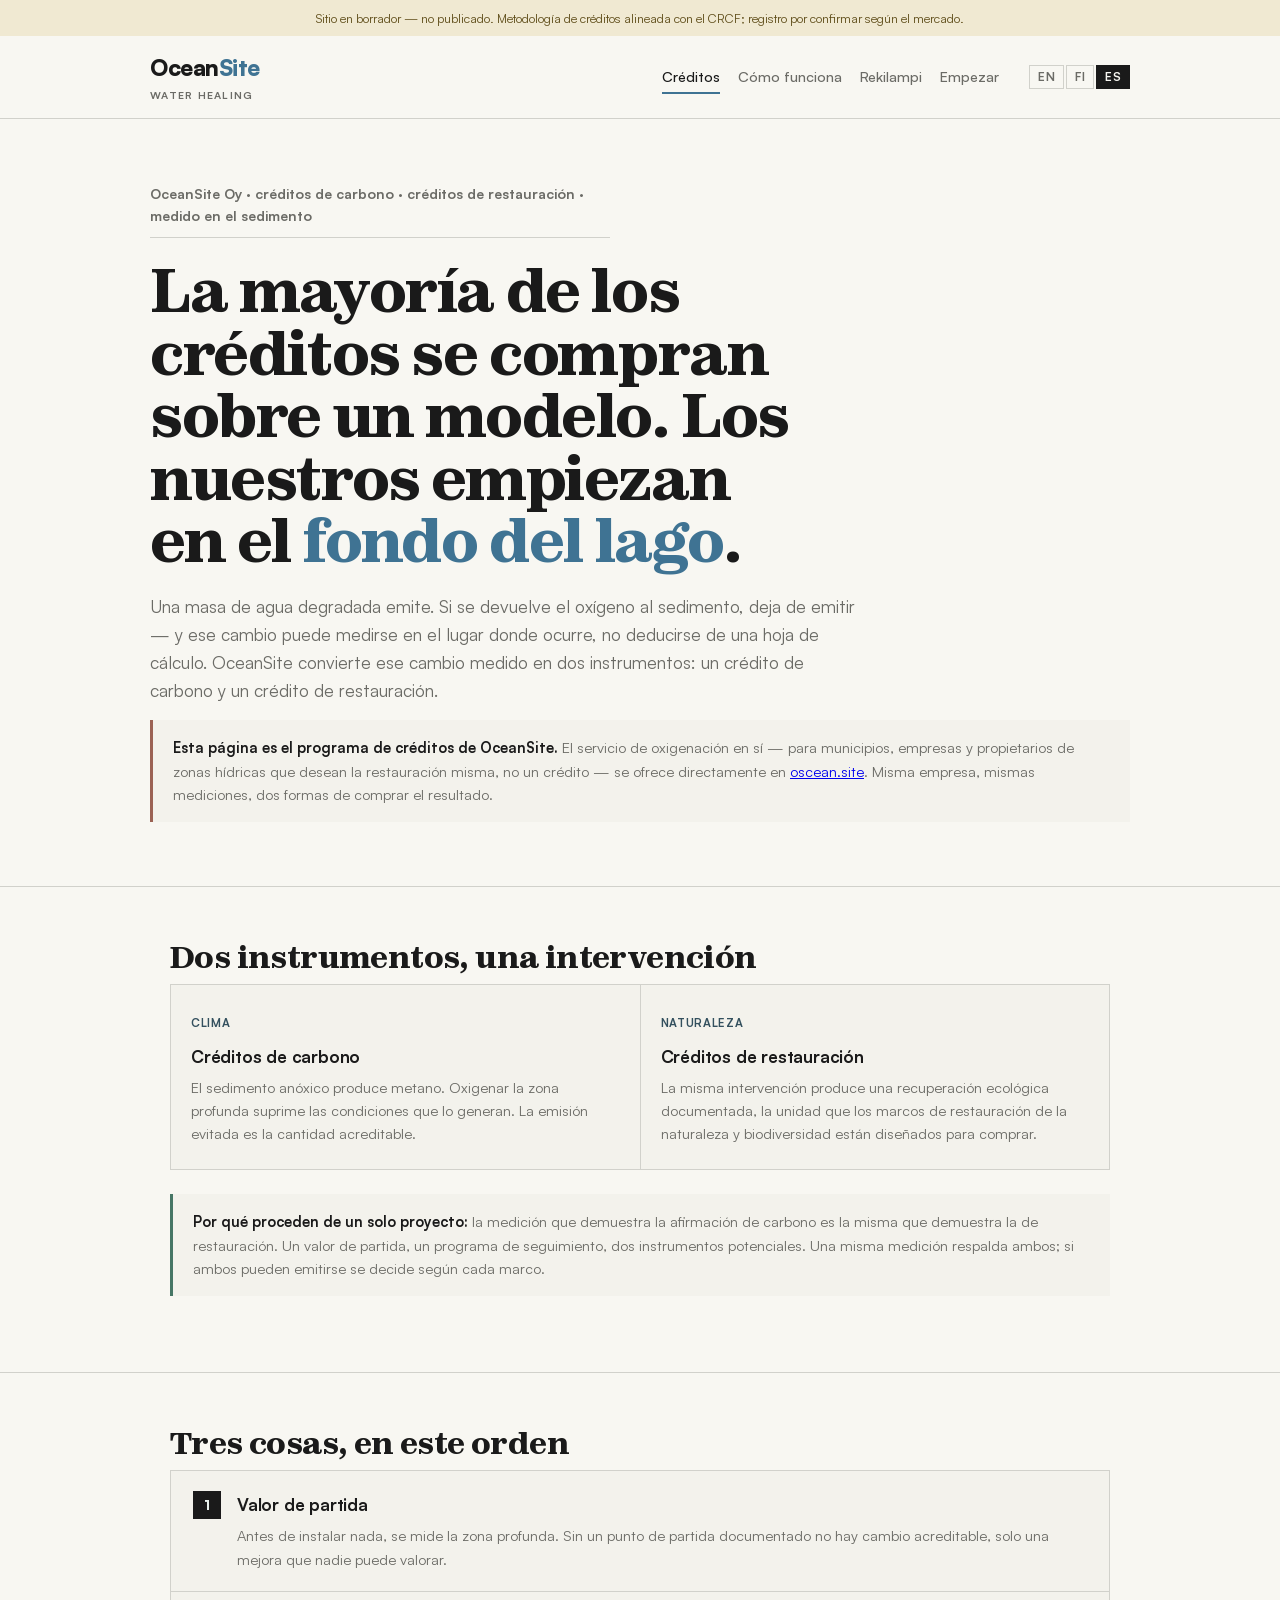
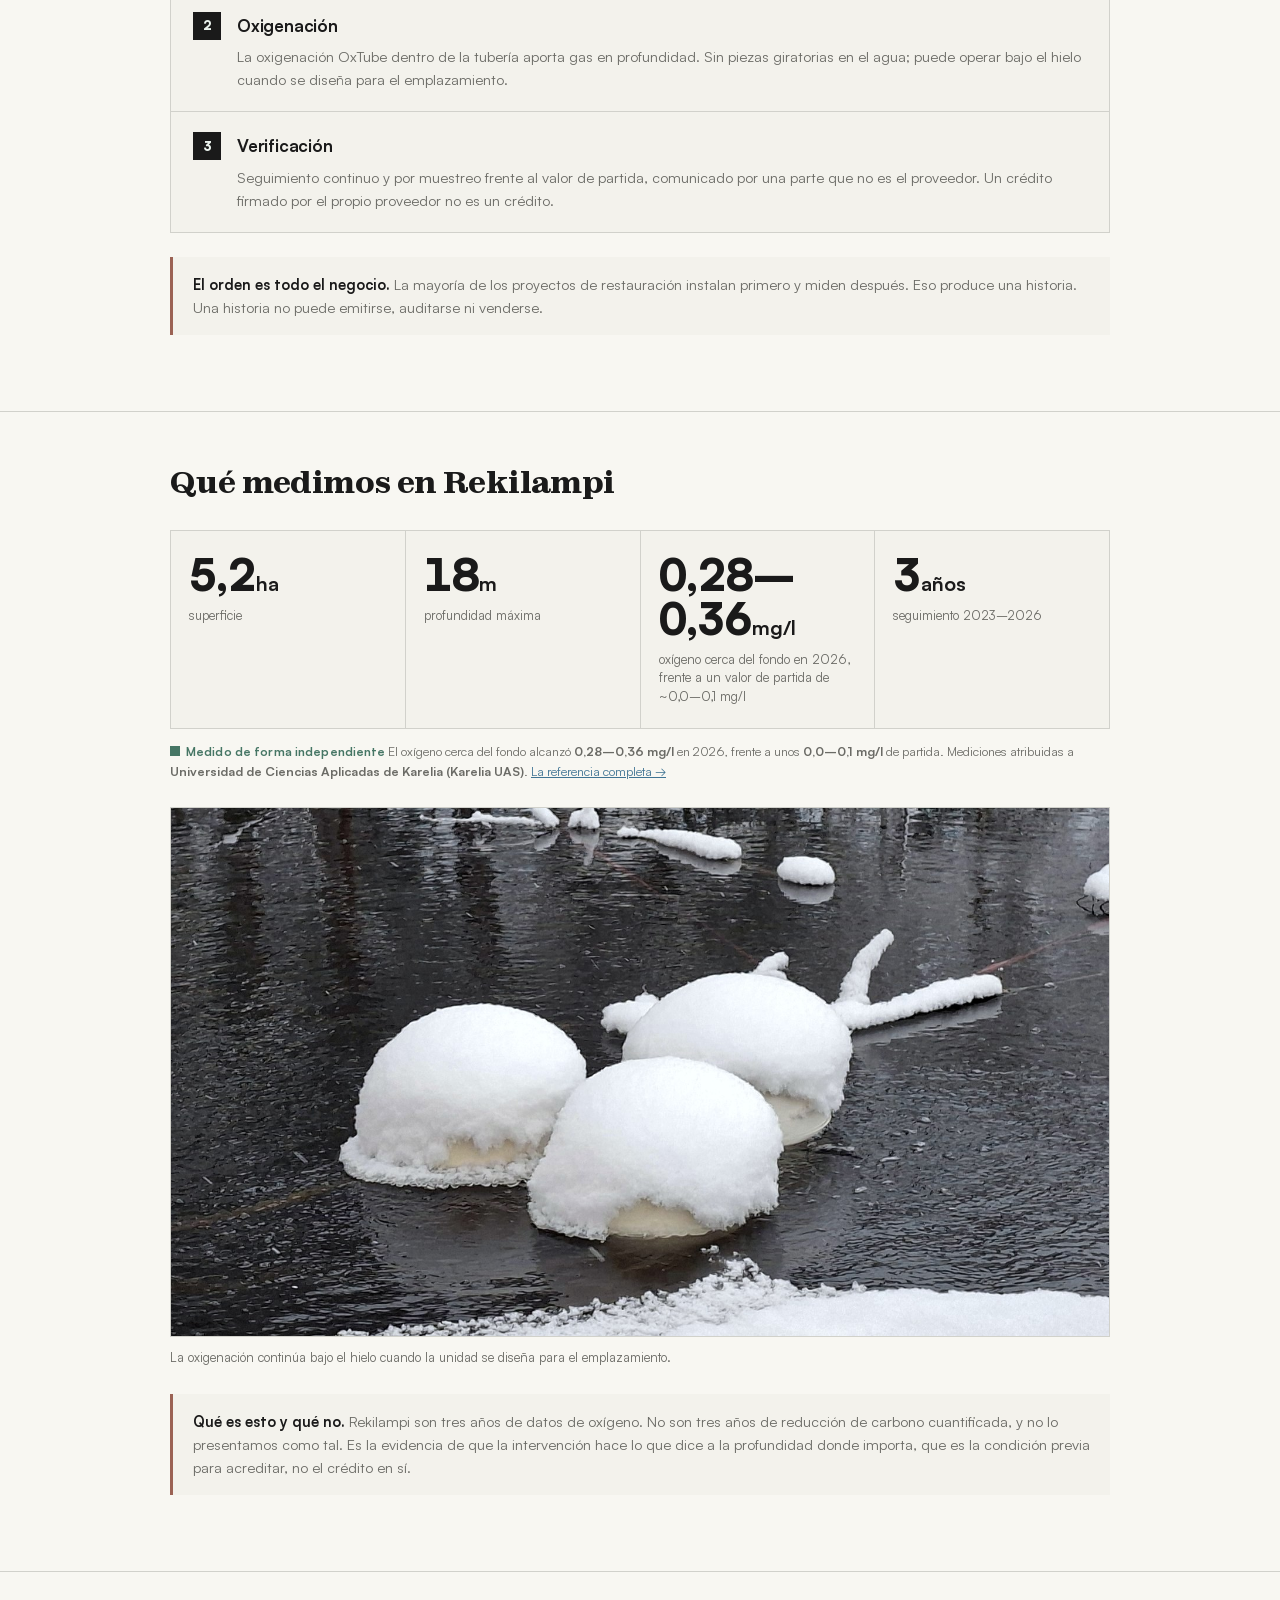
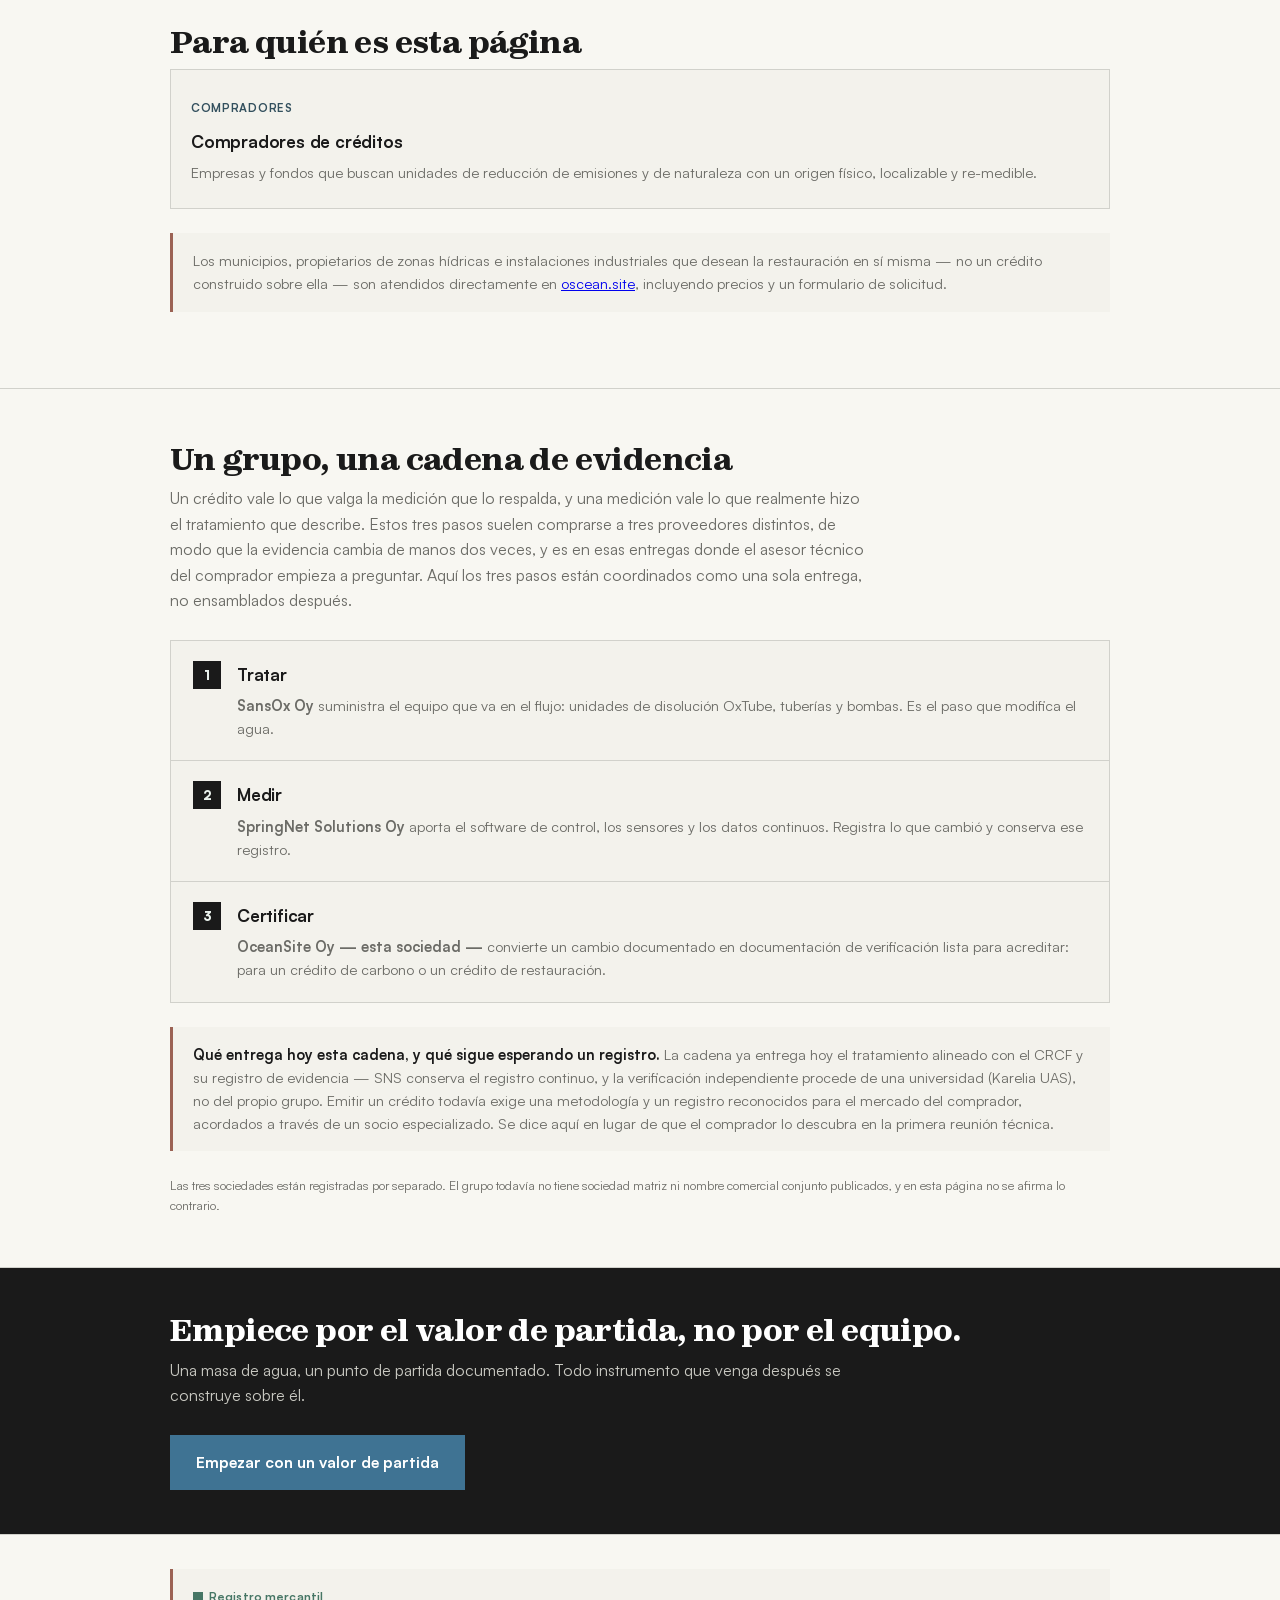
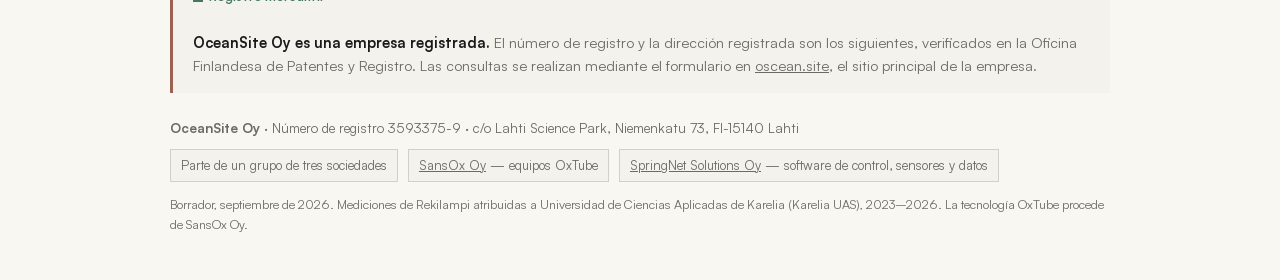
==== es/index.html @ 29093f77 "Apply site audit: cross-links, stacking contradiction fix, removals->emission reductions, Karelia UA" ====
<!doctype html>
<html lang="es">
<head>
<meta charset="utf-8">
<meta name="viewport" content="width=device-width,initial-scale=1">
<meta name="robots" content="noindex,nofollow">
<title>OceanSite — créditos de carbono y de restauración a partir de masas de agua</title>
<meta name="description" content="Créditos de carbono y de restauración generados por la oxigenación de la zona profunda, sobre un valor de partida medido de forma independiente.">
<link rel="stylesheet" href="../assets/css/site.css">
<link rel="alternate" hreflang="en" href="../index.html">
<link rel="alternate" hreflang="fi" href="../fi/index.html">
<link rel="alternate" hreflang="es" href="index.html">
<link rel="alternate" hreflang="x-default" href="../index.html">
<link rel="canonical" href="index.html">
</head>
<body>
<a class="skip" href="#main">Ir al contenido</a>
<p class="draft">Sitio en borrador — no publicado. Metodología de créditos alineada con el CRCF; registro por confirmar según el mercado.</p>
<header>
  <div class="wrap bar">
    <a class="logo" href="index.html">Ocean<b>Site</b><small class="tagline">Water Healing</small></a>
    <nav>
      <a href="index.html" aria-current="page">Créditos</a>
      <a href="credits.html">Cómo funciona</a>
      <a href="rekilampi.html">Rekilampi</a>
      <a href="contact.html">Empezar</a>
    </nav>
      <div class="lang"><a href="../index.html" hreflang="en">EN</a><a href="../fi/index.html" hreflang="fi">FI</a><a href="../es/index.html" hreflang="es" aria-current="true">ES</a></div>
  </div>
</header>
<main id="main">
<div class="wrap hero">
  <p class="kicker">OceanSite Oy &middot; créditos de carbono &middot; créditos de restauración &middot; medido en el sedimento</p>
  <h1>La mayoría de los créditos se compran sobre un modelo. Los nuestros empiezan en el <em>fondo del lago</em>.</h1>
  <p class="lede">Una masa de agua degradada emite. Si se devuelve el oxígeno al sedimento, deja de emitir — y ese cambio puede medirse en el lugar donde ocurre, no deducirse de una hoja de cálculo. OceanSite convierte ese cambio medido en dos instrumentos: un crédito de carbono y un crédito de restauración.</p>
  <p class="note" style="margin-top:16px"><b>Esta página es el programa de créditos de OceanSite.</b> El servicio de oxigenación en sí — para municipios, empresas y propietarios de zonas hídricas que desean la restauración misma, no un crédito — se ofrece directamente en <a href="https://www.oscean.site/">oscean.site</a>. Misma empresa, mismas mediciones, dos formas de comprar el resultado.</p>
</div>

<section>
  <div class="wrap">
    <h2>Dos instrumentos, una intervención</h2>
    <div class="grid">
      <div class="card"><span class="tag">Clima</span><h3>Créditos de carbono</h3>
        <p>El sedimento anóxico produce metano. Oxigenar la zona profunda suprime las condiciones que lo generan. La emisión evitada es la cantidad acreditable.</p></div>
      <div class="card"><span class="tag">Naturaleza</span><h3>Créditos de restauración</h3>
        <p>La misma intervención produce una recuperación ecológica documentada, la unidad que los marcos de restauración de la naturaleza y biodiversidad están diseñados para comprar.</p></div>
    </div>
    <div class="note ok"><b>Por qué proceden de un solo proyecto:</b> la medición que demuestra la afirmación de carbono es la misma que demuestra la de restauración. Un valor de partida, un programa de seguimiento, dos instrumentos potenciales. Una misma medición respalda ambos; si ambos pueden emitirse se decide según cada marco.</div>
  </div>
</section>

<section>
  <div class="wrap">
    <h2>Tres cosas, en este orden</h2>
    <div class="steps">
      <div class="step"><div><h3>Valor de partida</h3><p>Antes de instalar nada, se mide la zona profunda. Sin un punto de partida documentado no hay cambio acreditable, solo una mejora que nadie puede valorar.</p></div></div>
      <div class="step"><div><h3>Oxigenación</h3><p>La oxigenación OxTube dentro de la tubería aporta gas en profundidad. Sin piezas giratorias en el agua; puede operar bajo el hielo cuando se diseña para el emplazamiento.</p></div></div>
      <div class="step"><div><h3>Verificación</h3><p>Seguimiento continuo y por muestreo frente al valor de partida, comunicado por una parte que no es el proveedor. Un crédito firmado por el propio proveedor no es un crédito.</p></div></div>
    </div>
    <div class="note"><b>El orden es todo el negocio.</b> La mayoría de los proyectos de restauración instalan primero y miden después. Eso produce una historia. Una historia no puede emitirse, auditarse ni venderse.</div>
  </div>
</section>

<section>
  <div class="wrap">
    <h2>Qué medimos en Rekilampi</h2>
    <div class="numbers">
      <div class="num"><b>5,2<small>ha</small></b><span>superficie</span></div>
      <div class="num"><b>18<small>m</small></b><span>profundidad máxima</span></div>
      <div class="num"><b>0,28&ndash;0,36<small>mg/l</small></b><span>oxígeno cerca del fondo en 2026, frente a un valor de partida de ~0,0&ndash;0,1 mg/l</span></div>
      <div class="num"><b>3<small>años</small></b><span>seguimiento 2023&ndash;2026</span></div>
    </div>
    <p class="src"><span class="prov prov-3rd">Medido de forma independiente</span> El oxígeno cerca del fondo alcanzó <b>0,28&ndash;0,36 mg/l</b> en 2026, frente a unos <b>0,0&ndash;0,1 mg/l</b> de partida. Mediciones atribuidas a <b>Universidad de Ciencias Aplicadas de Karelia (Karelia UAS)</b>. <a href="rekilampi.html">La referencia completa &rarr;</a></p>
    <figure class="figwrap">
      <img class="figimg" src="../assets/img/finland_pond_winter.jpg" width="1200" height="800" loading="lazy"
           alt="Un estanque finlandés en invierno, parcialmente helado.">
      <p class="cap">La oxigenación continúa bajo el hielo cuando la unidad se diseña para el emplazamiento.</p>
    </figure>
    <div class="note"><b>Qué es esto y qué no.</b> Rekilampi son tres años de datos de oxígeno. No son tres años de reducción de carbono cuantificada, y no lo presentamos como tal. Es la evidencia de que la intervención hace lo que dice a la profundidad donde importa, que es la condición previa para acreditar, no el crédito en sí.</div>
  </div>
</section>

<section>
  <div class="wrap">
    <h2>Para quién es esta página</h2>
    <div class="grid">
      <div class="card"><span class="tag">Compradores</span><h3>Compradores de créditos</h3><p>Empresas y fondos que buscan unidades de reducción de emisiones y de naturaleza con un origen físico, localizable y re-medible.</p></div>
    </div>
    <div class="note">Los municipios, propietarios de zonas hídricas e instalaciones industriales que desean la restauración en sí misma — no un crédito construido sobre ella — son atendidos directamente en <a href="https://www.oscean.site/">oscean.site</a>, incluyendo precios y un formulario de solicitud.</div>
  </div>
</section>

<!-- ============ GROUP CHAIN ============ -->
<section id="chain-of-evidence">
  <div class="wrap">
    <h2>Un grupo, una cadena de evidencia</h2>
    <p class="lead">Un crédito vale lo que valga la medición que lo respalda, y una medición vale lo que realmente hizo el tratamiento que describe. Estos tres pasos suelen comprarse a tres proveedores distintos, de modo que la evidencia cambia de manos dos veces, y es en esas entregas donde el asesor técnico del comprador empieza a preguntar. Aquí los tres pasos están coordinados como una sola entrega, no ensamblados después.</p>
    <div class="steps">
      <div class="step"><div><h3>Tratar</h3><p><b>SansOx Oy</b> suministra el equipo que va en el flujo: unidades de disolución OxTube, tuberías y bombas. Es el paso que modifica el agua.</p></div></div>
      <div class="step"><div><h3>Medir</h3><p><b>SpringNet Solutions Oy</b> aporta el software de control, los sensores y los datos continuos. Registra lo que cambió y conserva ese registro.</p></div></div>
      <div class="step"><div><h3>Certificar</h3><p><b>OceanSite Oy — esta sociedad —</b> convierte un cambio documentado en documentación de verificación lista para acreditar: para un crédito de carbono o un crédito de restauración.</p></div></div>
    </div>
    <div class="note"><b>Qué entrega hoy esta cadena, y qué sigue esperando un registro.</b> La cadena ya entrega hoy el tratamiento alineado con el CRCF y su registro de evidencia — SNS conserva el registro continuo, y la verificación independiente procede de una universidad (Karelia UAS), no del propio grupo. Emitir un crédito todavía exige una metodología y un registro reconocidos para el mercado del comprador, acordados a través de un socio especializado. Se dice aquí en lugar de que el comprador lo descubra en la primera reunión técnica.</div>
    <p class="src">Las tres sociedades están registradas por separado. El grupo todavía no tiene sociedad matriz ni nombre comercial conjunto publicados, y en esta página no se afirma lo contrario.</p>
  </div>
</section>

<section class="cta">
  <div class="wrap"><h2>Empiece por el valor de partida, no por el equipo.</h2><p class="lead">Una masa de agua, un punto de partida documentado. Todo instrumento que venga después se construye sobre él.</p>
  <a class="btn" href="contact.html">Empezar con un valor de partida</a></div>
</section>
</main>
<footer>
  <div class="wrap">
    <p class="note" style="margin-top:0"><span class="prov prov-3rd">Registro mercantil</span><br><br><b>OceanSite Oy es una empresa registrada.</b> El número de registro y la dirección registrada son los siguientes, verificados en la Oficina Finlandesa de Patentes y Registro. Las consultas se realizan mediante el formulario en <a href="https://www.oscean.site/#contact">oscean.site</a>, el sitio principal de la empresa.</p>
    <p><b>OceanSite Oy</b> &middot; Número de registro 3593375-9 &middot; c/o Lahti Science Park, Niemenkatu 73, FI-15140 Lahti</p>
    <div class="chain"><span>Parte de un grupo de tres sociedades</span> <span><a href="https://buenosbandidos-pixel.github.io/sansox-demo/">SansOx Oy</a> — equipos OxTube</span> <span><a href="https://buenosbandidos-pixel.github.io/sns-demo/">SpringNet Solutions Oy</a> — software de control, sensores y datos</span></div>
    <p class="src">Borrador, septiembre de 2026. Mediciones de Rekilampi atribuidas a Universidad de Ciencias Aplicadas de Karelia (Karelia UAS), 2023–2026. La tecnología OxTube procede de SansOx Oy.</p>
  </div>
</footer>
</body></html>
---- assets/css/site.css ----
/* SansOx Spain — service chain site
   Design: Nordic Editorial (peritty sansox-site-v3:sta, WCAG AA -validoitu paletti)
   Satoshi = leipä, Zodiak = display. Ei ulkoisia fontteja, ei kirjastoja, ei trackereita. */

@font-face{font-family:'Satoshi';src:url('../fonts/satoshi-400.woff2') format('woff2');font-weight:400;font-display:swap}
@font-face{font-family:'Satoshi';src:url('../fonts/satoshi-500.woff2') format('woff2');font-weight:500;font-display:swap}
@font-face{font-family:'Satoshi';src:url('../fonts/satoshi-700.woff2') format('woff2');font-weight:700;font-display:swap}
@font-face{font-family:'Satoshi';src:url('../fonts/satoshi-900.woff2') format('woff2');font-weight:900;font-display:swap}
@font-face{font-family:'Zodiak';src:url('../fonts/zodiak-800.woff2') format('woff2');font-weight:800;font-display:swap}

:root{
  --bg:#F8F7F2;        /* lämmin paperi */
  --panel:#F3F2EC;
  --line:#D1D1CB;
  --ink:#1A1A1A;
  --dim:#6B6B66;
  --aqua:#3F7393;      /* toiminta ja linkit */
  --aqua-deep:#33505E;
  --rust:#9B6254;      /* vajaa tulos / varaus */
  --moss:#467665;      /* vahvistettu */
  --deep:#1A1A1A;
  --accent:#3F7393;
}
*{box-sizing:border-box;margin:0;padding:0}
img{max-width:100%;height:auto}
html{scroll-behavior:smooth}
body{background:var(--bg);color:var(--ink);
  font:16px/1.6 'Satoshi',-apple-system,BlinkMacSystemFont,"Segoe UI",Helvetica,Arial,sans-serif;
  -webkit-font-smoothing:antialiased}

.skip{position:absolute;left:-9999px;top:0;z-index:100;background:var(--deep);color:#EAF2ED;
  font-weight:800;padding:12px 18px;text-decoration:none}
.skip:focus{left:0}
:focus-visible{outline:2.5px solid var(--moss);outline-offset:2px}

.wrap{max-width:980px;margin:0 auto;padding:0 20px}
.draft{background:#F0E9D2;color:#5C4A16;font-size:12.5px;text-align:center;padding:8px 14px}

/* --- header --- */
header{border-bottom:1px solid var(--line);position:sticky;top:0;background:var(--bg);z-index:20}
.bar{display:flex;align-items:center;gap:22px;padding:14px 0;flex-wrap:wrap}
.logo{font-weight:900;font-size:23px;letter-spacing:-.5px;text-decoration:none;color:var(--ink)}
.logo b{color:var(--accent);font-weight:900}
.logo .tagline{display:block;font-size:10.5px;font-weight:600;letter-spacing:.12em;
  text-transform:uppercase;color:var(--dim)}
nav{display:flex;gap:18px;flex-wrap:wrap;margin-left:auto}
nav a{color:var(--dim);text-decoration:none;font-size:14.5px;font-weight:500;padding:6px 0}
nav a:hover,nav a[aria-current="page"]{color:var(--ink);box-shadow:inset 0 -2px var(--accent)}
.lang{display:flex;gap:2px;margin-left:8px}
.lang button{border:1px solid var(--line);background:transparent;color:var(--dim);
  font:600 12.5px 'Satoshi',sans-serif;padding:6px 10px;cursor:pointer;min-height:44px;min-width:44px}
.lang button[aria-pressed="true"]{background:var(--ink);color:var(--bg);border-color:var(--ink)}

/* --- hero --- */
.hero{padding:64px 0 40px}
.kicker{color:var(--dim);font-size:14px;font-weight:600;border-bottom:1px solid var(--line);
  padding-bottom:10px;margin-bottom:22px;max-width:46ch}
h1{font-family:'Zodiak',Georgia,serif;font-size:clamp(34px,7vw,60px);line-height:1.04;
  letter-spacing:-1.4px;font-weight:800;max-width:17ch;text-wrap:balance}
h1 em{font-style:normal;color:var(--accent)}
.lede{color:var(--dim);max-width:60ch;margin-top:20px;font-size:17.5px}

/* --- sections --- */
section{padding:52px 0;border-top:1px solid var(--line)}
h2{font-family:'Zodiak',Georgia,serif;font-size:clamp(23px,4vw,31px);letter-spacing:-.6px;
  font-weight:800;line-height:1.14;margin-bottom:10px}
h3{font-size:17px;font-weight:700;margin-bottom:6px;letter-spacing:-.2px}
.lead{color:var(--dim);max-width:64ch;margin-bottom:26px}
p+p{margin-top:14px}

/* --- number strip --- */
.numbers{display:grid;grid-template-columns:repeat(auto-fit,minmax(150px,1fr));gap:1px;
  background:var(--line);border:1px solid var(--line);margin:30px 0 8px}
.num{background:var(--panel);padding:22px 18px}
.num b{display:block;font-size:clamp(30px,5.5vw,44px);font-weight:900;letter-spacing:-2px;
  line-height:1;font-variant-numeric:tabular-nums}
.num small{font-size:.46em;letter-spacing:0;margin-left:.06em;font-weight:700}
.num span{display:block;color:var(--dim);font-size:13px;margin-top:9px;line-height:1.45}

/* --- cards --- */
.grid{display:grid;grid-template-columns:repeat(auto-fit,minmax(230px,1fr));gap:1px;
  background:var(--line);border:1px solid var(--line)}
.card{background:var(--panel);padding:24px 20px}
.card .tag{display:inline-block;font-size:11.5px;font-weight:700;letter-spacing:.06em;
  text-transform:uppercase;color:var(--aqua-deep);margin-bottom:10px}
.card p{color:var(--dim);font-size:14.5px}
.card a{color:var(--aqua);text-decoration:none;font-weight:600;font-size:14.5px;
  display:inline-block;margin-top:12px}
.card a:hover{text-decoration:underline}

/* --- table --- */
.tablewrap{overflow-x:auto;-webkit-overflow-scrolling:touch;border:1px solid var(--line);margin:22px 0}
table{border-collapse:collapse;width:100%;min-width:480px;font-size:14.5px}
th,td{text-align:left;padding:12px 14px;border-bottom:1px solid var(--line)}
th{background:var(--panel);font-weight:700;font-size:13px;letter-spacing:.02em}
td b{font-variant-numeric:tabular-nums}
tr:last-child td{border-bottom:0}

/* --- steps --- */
.steps{counter-reset:s;display:grid;gap:1px;background:var(--line);border:1px solid var(--line)}
.step{background:var(--panel);padding:20px 22px;display:flex;gap:16px;align-items:flex-start}
.step::before{counter-increment:s;content:counter(s);flex:0 0 28px;height:28px;display:grid;
  place-items:center;background:var(--deep);color:#EAF2ED;font-weight:800;font-size:13px}
.step p{color:var(--dim);font-size:14.5px}

/* --- callout --- */
.note{border-left:3px solid var(--rust);background:var(--panel);padding:16px 20px;
  color:var(--dim);font-size:14.5px;margin:24px 0}
.note b{color:var(--ink)}
.note.ok{border-left-color:var(--moss)}

/* --- CTA --- */
.cta{background:var(--deep);color:#EAF2ED;padding:44px 0;margin-top:0}
.cta h2{color:#fff}
.cta .lead{color:#C9C9C2}
.btn{display:inline-block;background:var(--aqua);color:#fff;text-decoration:none;
  font-weight:700;padding:15px 26px;font-size:15.5px;min-height:44px}
.btn:hover{background:var(--aqua-deep)}

/* --- footer --- */
footer{border-top:1px solid var(--line);padding:34px 0 46px;color:var(--dim);font-size:13.5px}
footer a{color:var(--dim)}
.chain{display:flex;gap:10px;flex-wrap:wrap;margin-top:10px;font-size:13px}
.chain span{border:1px solid var(--line);padding:5px 10px;background:var(--panel)}

.src{color:var(--dim);font-size:12.5px;margin-top:12px}
.src a{color:var(--aqua)}

@media (max-width:640px){
  .bar{gap:12px}
  nav{width:100%;margin-left:0;gap:14px}
  .hero{padding:40px 0 30px}
  section{padding:40px 0}
}


/* ---- Todistekaavio (peritty sansox-site-v3:sta, Kuopio 2019 / IWA 2021) ---- */
:root{--win:#467665;--lose:#9B6254}
.chart{margin-top:26px;position:relative;padding-left:46px}
.chart svg{width:100%;height:190px;display:block}
.chart .grid line{stroke:rgba(26,26,26,.15);stroke-width:1}
.chart rect.w{fill:var(--win)}
.chart rect.l{fill:var(--lose)}
.chart rect.ref{fill:var(--ink)}
.chart rect:hover{opacity:.75}
.yaxis{position:absolute;left:0;top:0;height:190px;width:42px;display:flex;flex-direction:column;
  justify-content:space-between;align-items:flex-end;color:var(--dim);font-size:11.5px;
  font-variant-numeric:tabular-nums}
.yaxis span{transform:translateY(-.35em)}
.yaxis span:first-child{transform:none}
.chart figcaption{display:flex;gap:22px;flex-wrap:wrap;align-items:center;margin-top:14px;
  font-size:13.5px;color:var(--dim)}
.chart .key{display:flex;align-items:center;gap:7px}
.chart .key i{width:13px;height:13px;display:inline-block}
.chart .key i.kw{background:var(--win)} .chart .key i.kl{background:var(--lose)}
.chart figcaption a{color:var(--accent);font-weight:700}
.heromotion{margin-top:30px;border:1px solid var(--line)}
.heromotion video{width:100%;height:auto;display:block}
.heromotion .cap{color:var(--dim);font-size:13px;padding:10px 14px;background:var(--panel);
  border-top:1px solid var(--line);margin:0}
.figimg{border:1px solid var(--line);width:100%;display:block}
.figwrap{margin:26px 0}
.figwrap .cap{color:var(--dim);font-size:13px;margin-top:10px}
@media (max-width:640px){
  .chart{padding-left:38px}.chart svg{height:150px}.yaxis{height:150px;width:34px}
  .chart figcaption{gap:10px;flex-direction:column;align-items:flex-start}
}

/* --- liikkeen vahentaminen: kayttajan jarjestelmaasetus voittaa --- */
@media (prefers-reduced-motion:reduce){
  *,*::before,*::after{animation-duration:.01ms!important;animation-iteration-count:1!important;
    transition-duration:.01ms!important;scroll-behavior:auto!important}
  /* Videota EI piiloteta: se pysaytetaan JS:lla, jolloin poster-ruutu jaa
     nakyviin still-kuvana ja sivun rytmi sailyy. */
  .heromotion video{outline:none}
}

/* Kielivalitsin on linkkeja, ei nappeja: toimii ilman JavaScriptia ja on
   indeksoitavissa. Tyylit vastaavat aiempaa nappiulkoasua. */
.lang a{border:1px solid var(--line);background:transparent;color:var(--dim);
  text-decoration:none;font:inherit;font-size:12px;font-weight:700;letter-spacing:.04em;
  padding:5px 8px;line-height:1;display:inline-block}
.lang a:hover{color:var(--ink);border-color:var(--ink)}
.lang a[aria-current="true"]{background:var(--ink);color:var(--bg);border-color:var(--ink)}

/* --- kosketuskohteet puhelimessa ---
   Mitattu 390 px leveydella: kielivalitsin 24 px ja korttien "Lue lisaa" 23 px.
   Kumpikin on ensisijainen navigointielementti ja liian pieni sormelle.
   Leveys ei kasva, vain osumapinta. */
@media (max-width:640px){
  .lang a{padding:11px 13px}
  .card a,figcaption a{min-height:44px;display:inline-flex;align-items:center}
  .wrap p a[href^="mailto:"]{padding:7px 0;display:inline-block}
  .btn{width:100%;text-align:center}
}
/* --- LAHDESTATUS ---
   Sivuston erottuva asema ei ole visuaalinen vaan episteeminen: se kertoo mita
   se ei tieda. Aiemmin se sanottiin proosassa ja yhdessa taulukkosarakkeessa.
   Tassa siita tehdaan jarjestelma: VARI TARKOITTAA NAYTON TILAA, ei koristetta.
   Sama nelja tilaa kulkevat jokaisen luvun mukana kaikkialla sivustolla. */
.prov{display:inline-flex;align-items:center;gap:6px;font-size:12px;font-weight:700;
  letter-spacing:.01em;color:var(--ink);white-space:nowrap}
.prov::before{content:"";width:8px;height:8px;flex:0 0 8px;border:1.5px solid currentColor}
.prov-3rd{color:var(--moss)}                       /* riippumaton mittaus */
.prov-3rd::before{background:var(--moss);border-color:var(--moss)}
.prov-mfr{color:var(--aqua-deep)}                  /* valmistajan dokumentti */
.prov-own{color:var(--aqua-deep)}                  /* yhtion oma pilotti */
.prov-own::before{background:linear-gradient(135deg,var(--aqua-deep) 50%,transparent 50%)}
.prov-none{color:var(--rust)}                      /* ei mitattu */
.prov-none::before{border-color:var(--rust);background:none}

.provkey{display:flex;flex-wrap:wrap;gap:18px;padding:14px 18px;border:1px solid var(--line);
  background:var(--panel);margin:22px 0;font-size:13px;color:var(--dim)}
.provkey .prov{font-size:12.5px}
@media (max-width:640px){.provkey{gap:10px}}
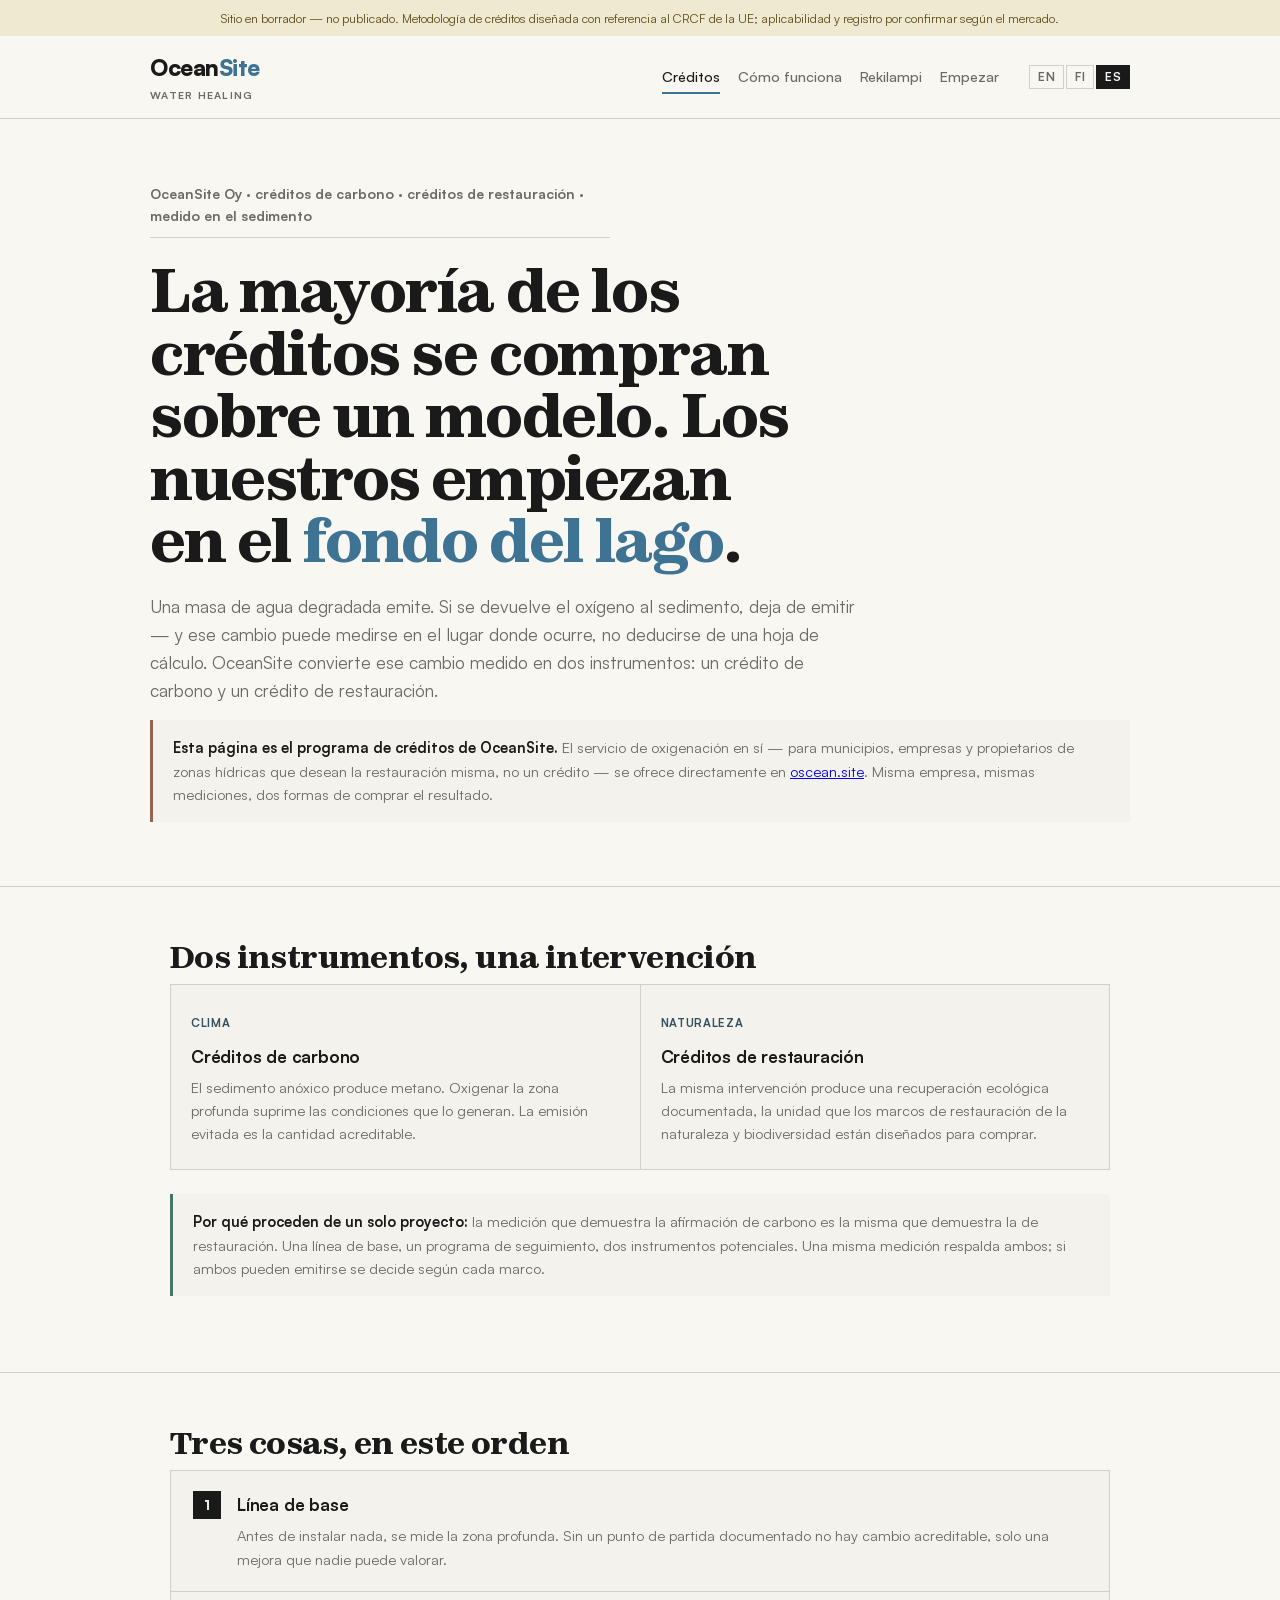
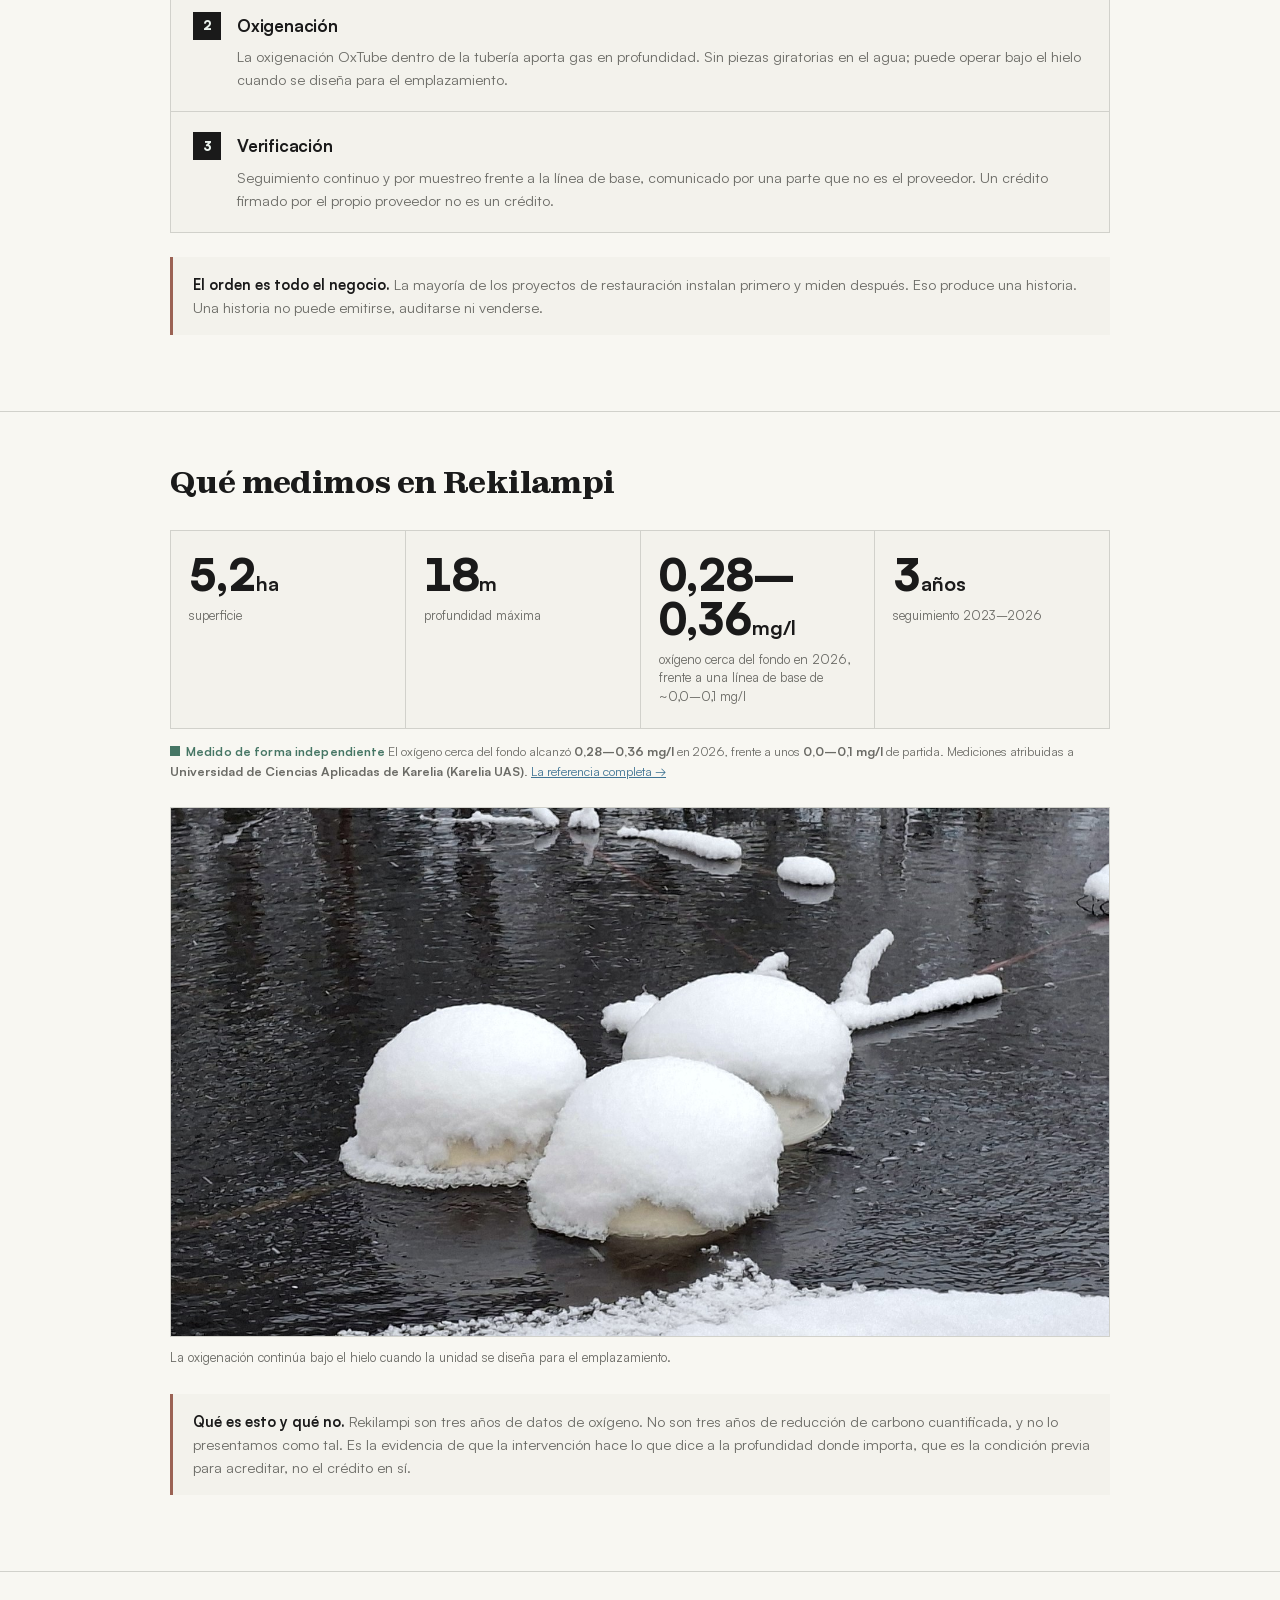
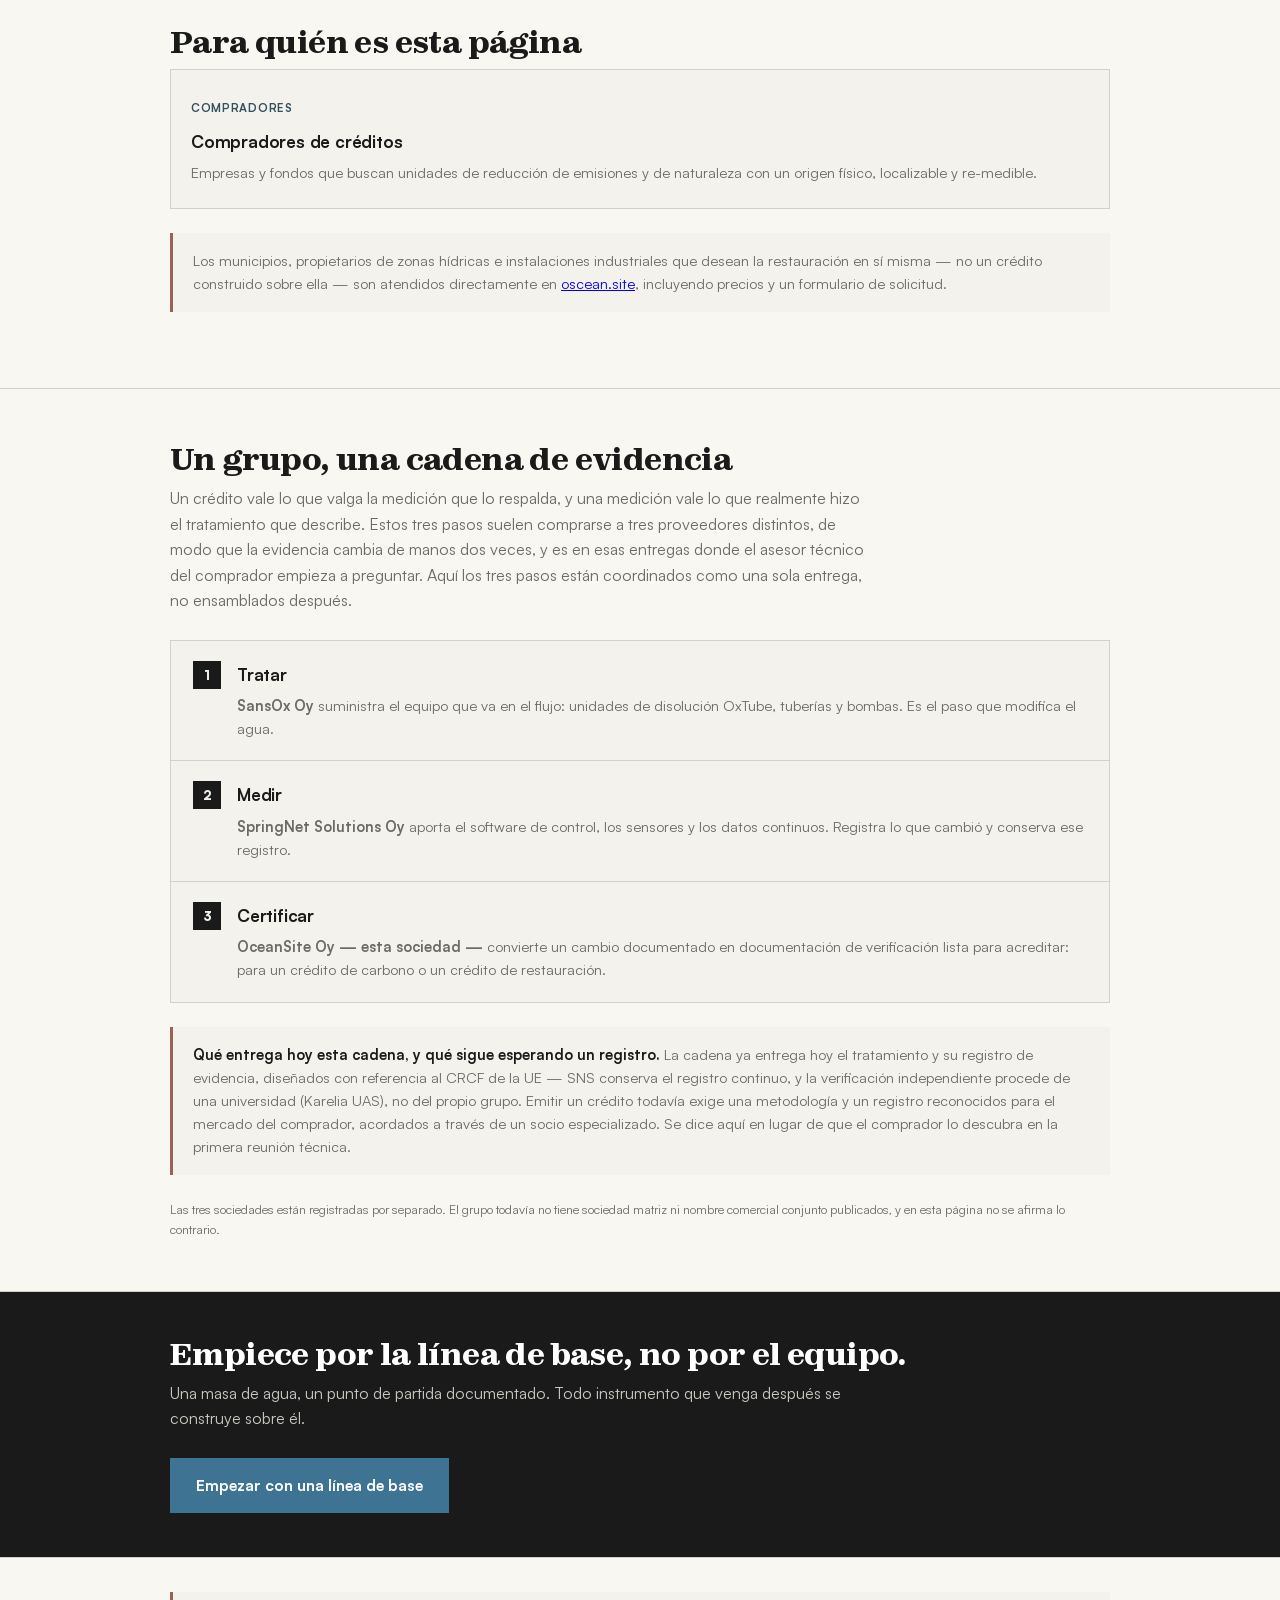
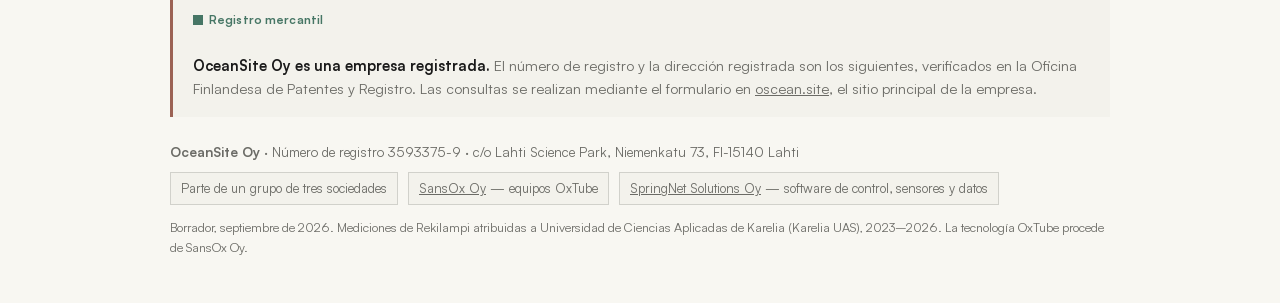
==== commit 7ebe05a7: "Audit follow-up: stacking note added to What-we-do-not-claim, CRCF softened to designed-with-referen" ====
--- a/es/index.html
+++ b/es/index.html
@@ -5,7 +5,7 @@
 <meta name="viewport" content="width=device-width,initial-scale=1">
 <meta name="robots" content="noindex,nofollow">
 <title>OceanSite — créditos de carbono y de restauración a partir de masas de agua</title>
-<meta name="description" content="Créditos de carbono y de restauración generados por la oxigenación de la zona profunda, sobre un valor de partida medido de forma independiente.">
+<meta name="description" content="Créditos de carbono y de restauración generados por la oxigenación de la zona profunda, sobre una línea de base medida de forma independiente.">
 <link rel="stylesheet" href="../assets/css/site.css">
 <link rel="alternate" hreflang="en" href="../index.html">
 <link rel="alternate" hreflang="fi" href="../fi/index.html">
@@ -15,7 +15,7 @@
 </head>
 <body>
 <a class="skip" href="#main">Ir al contenido</a>
-<p class="draft">Sitio en borrador — no publicado. Metodología de créditos alineada con el CRCF; registro por confirmar según el mercado.</p>
+<p class="draft">Sitio en borrador — no publicado. Metodología de créditos diseñada con referencia al CRCF de la UE; aplicabilidad y registro por confirmar según el mercado.</p>
 <header>
   <div class="wrap bar">
     <a class="logo" href="index.html">Ocean<b>Site</b><small class="tagline">Water Healing</small></a>
@@ -45,7 +45,7 @@
       <div class="card"><span class="tag">Naturaleza</span><h3>Créditos de restauración</h3>
         <p>La misma intervención produce una recuperación ecológica documentada, la unidad que los marcos de restauración de la naturaleza y biodiversidad están diseñados para comprar.</p></div>
     </div>
-    <div class="note ok"><b>Por qué proceden de un solo proyecto:</b> la medición que demuestra la afirmación de carbono es la misma que demuestra la de restauración. Un valor de partida, un programa de seguimiento, dos instrumentos potenciales. Una misma medición respalda ambos; si ambos pueden emitirse se decide según cada marco.</div>
+    <div class="note ok"><b>Por qué proceden de un solo proyecto:</b> la medición que demuestra la afirmación de carbono es la misma que demuestra la de restauración. Una línea de base, un programa de seguimiento, dos instrumentos potenciales. Una misma medición respalda ambos; si ambos pueden emitirse se decide según cada marco.</div>
   </div>
 </section>
 
@@ -53,9 +53,9 @@
   <div class="wrap">
     <h2>Tres cosas, en este orden</h2>
     <div class="steps">
-      <div class="step"><div><h3>Valor de partida</h3><p>Antes de instalar nada, se mide la zona profunda. Sin un punto de partida documentado no hay cambio acreditable, solo una mejora que nadie puede valorar.</p></div></div>
+      <div class="step"><div><h3>Línea de base</h3><p>Antes de instalar nada, se mide la zona profunda. Sin un punto de partida documentado no hay cambio acreditable, solo una mejora que nadie puede valorar.</p></div></div>
       <div class="step"><div><h3>Oxigenación</h3><p>La oxigenación OxTube dentro de la tubería aporta gas en profundidad. Sin piezas giratorias en el agua; puede operar bajo el hielo cuando se diseña para el emplazamiento.</p></div></div>
-      <div class="step"><div><h3>Verificación</h3><p>Seguimiento continuo y por muestreo frente al valor de partida, comunicado por una parte que no es el proveedor. Un crédito firmado por el propio proveedor no es un crédito.</p></div></div>
+      <div class="step"><div><h3>Verificación</h3><p>Seguimiento continuo y por muestreo frente a la línea de base, comunicado por una parte que no es el proveedor. Un crédito firmado por el propio proveedor no es un crédito.</p></div></div>
     </div>
     <div class="note"><b>El orden es todo el negocio.</b> La mayoría de los proyectos de restauración instalan primero y miden después. Eso produce una historia. Una historia no puede emitirse, auditarse ni venderse.</div>
   </div>
@@ -67,7 +67,7 @@
     <div class="numbers">
       <div class="num"><b>5,2<small>ha</small></b><span>superficie</span></div>
       <div class="num"><b>18<small>m</small></b><span>profundidad máxima</span></div>
-      <div class="num"><b>0,28&ndash;0,36<small>mg/l</small></b><span>oxígeno cerca del fondo en 2026, frente a un valor de partida de ~0,0&ndash;0,1 mg/l</span></div>
+      <div class="num"><b>0,28&ndash;0,36<small>mg/l</small></b><span>oxígeno cerca del fondo en 2026, frente a una línea de base de ~0,0&ndash;0,1 mg/l</span></div>
       <div class="num"><b>3<small>años</small></b><span>seguimiento 2023&ndash;2026</span></div>
     </div>
     <p class="src"><span class="prov prov-3rd">Medido de forma independiente</span> El oxígeno cerca del fondo alcanzó <b>0,28&ndash;0,36 mg/l</b> en 2026, frente a unos <b>0,0&ndash;0,1 mg/l</b> de partida. Mediciones atribuidas a <b>Universidad de Ciencias Aplicadas de Karelia (Karelia UAS)</b>. <a href="rekilampi.html">La referencia completa &rarr;</a></p>
@@ -100,14 +100,14 @@
       <div class="step"><div><h3>Medir</h3><p><b>SpringNet Solutions Oy</b> aporta el software de control, los sensores y los datos continuos. Registra lo que cambió y conserva ese registro.</p></div></div>
       <div class="step"><div><h3>Certificar</h3><p><b>OceanSite Oy — esta sociedad —</b> convierte un cambio documentado en documentación de verificación lista para acreditar: para un crédito de carbono o un crédito de restauración.</p></div></div>
     </div>
-    <div class="note"><b>Qué entrega hoy esta cadena, y qué sigue esperando un registro.</b> La cadena ya entrega hoy el tratamiento alineado con el CRCF y su registro de evidencia — SNS conserva el registro continuo, y la verificación independiente procede de una universidad (Karelia UAS), no del propio grupo. Emitir un crédito todavía exige una metodología y un registro reconocidos para el mercado del comprador, acordados a través de un socio especializado. Se dice aquí en lugar de que el comprador lo descubra en la primera reunión técnica.</div>
+    <div class="note"><b>Qué entrega hoy esta cadena, y qué sigue esperando un registro.</b> La cadena ya entrega hoy el tratamiento y su registro de evidencia, diseñados con referencia al CRCF de la UE — SNS conserva el registro continuo, y la verificación independiente procede de una universidad (Karelia UAS), no del propio grupo. Emitir un crédito todavía exige una metodología y un registro reconocidos para el mercado del comprador, acordados a través de un socio especializado. Se dice aquí en lugar de que el comprador lo descubra en la primera reunión técnica.</div>
     <p class="src">Las tres sociedades están registradas por separado. El grupo todavía no tiene sociedad matriz ni nombre comercial conjunto publicados, y en esta página no se afirma lo contrario.</p>
   </div>
 </section>
 
 <section class="cta">
-  <div class="wrap"><h2>Empiece por el valor de partida, no por el equipo.</h2><p class="lead">Una masa de agua, un punto de partida documentado. Todo instrumento que venga después se construye sobre él.</p>
-  <a class="btn" href="contact.html">Empezar con un valor de partida</a></div>
+  <div class="wrap"><h2>Empiece por la línea de base, no por el equipo.</h2><p class="lead">Una masa de agua, un punto de partida documentado. Todo instrumento que venga después se construye sobre él.</p>
+  <a class="btn" href="contact.html">Empezar con una línea de base</a></div>
 </section>
 </main>
 <footer>
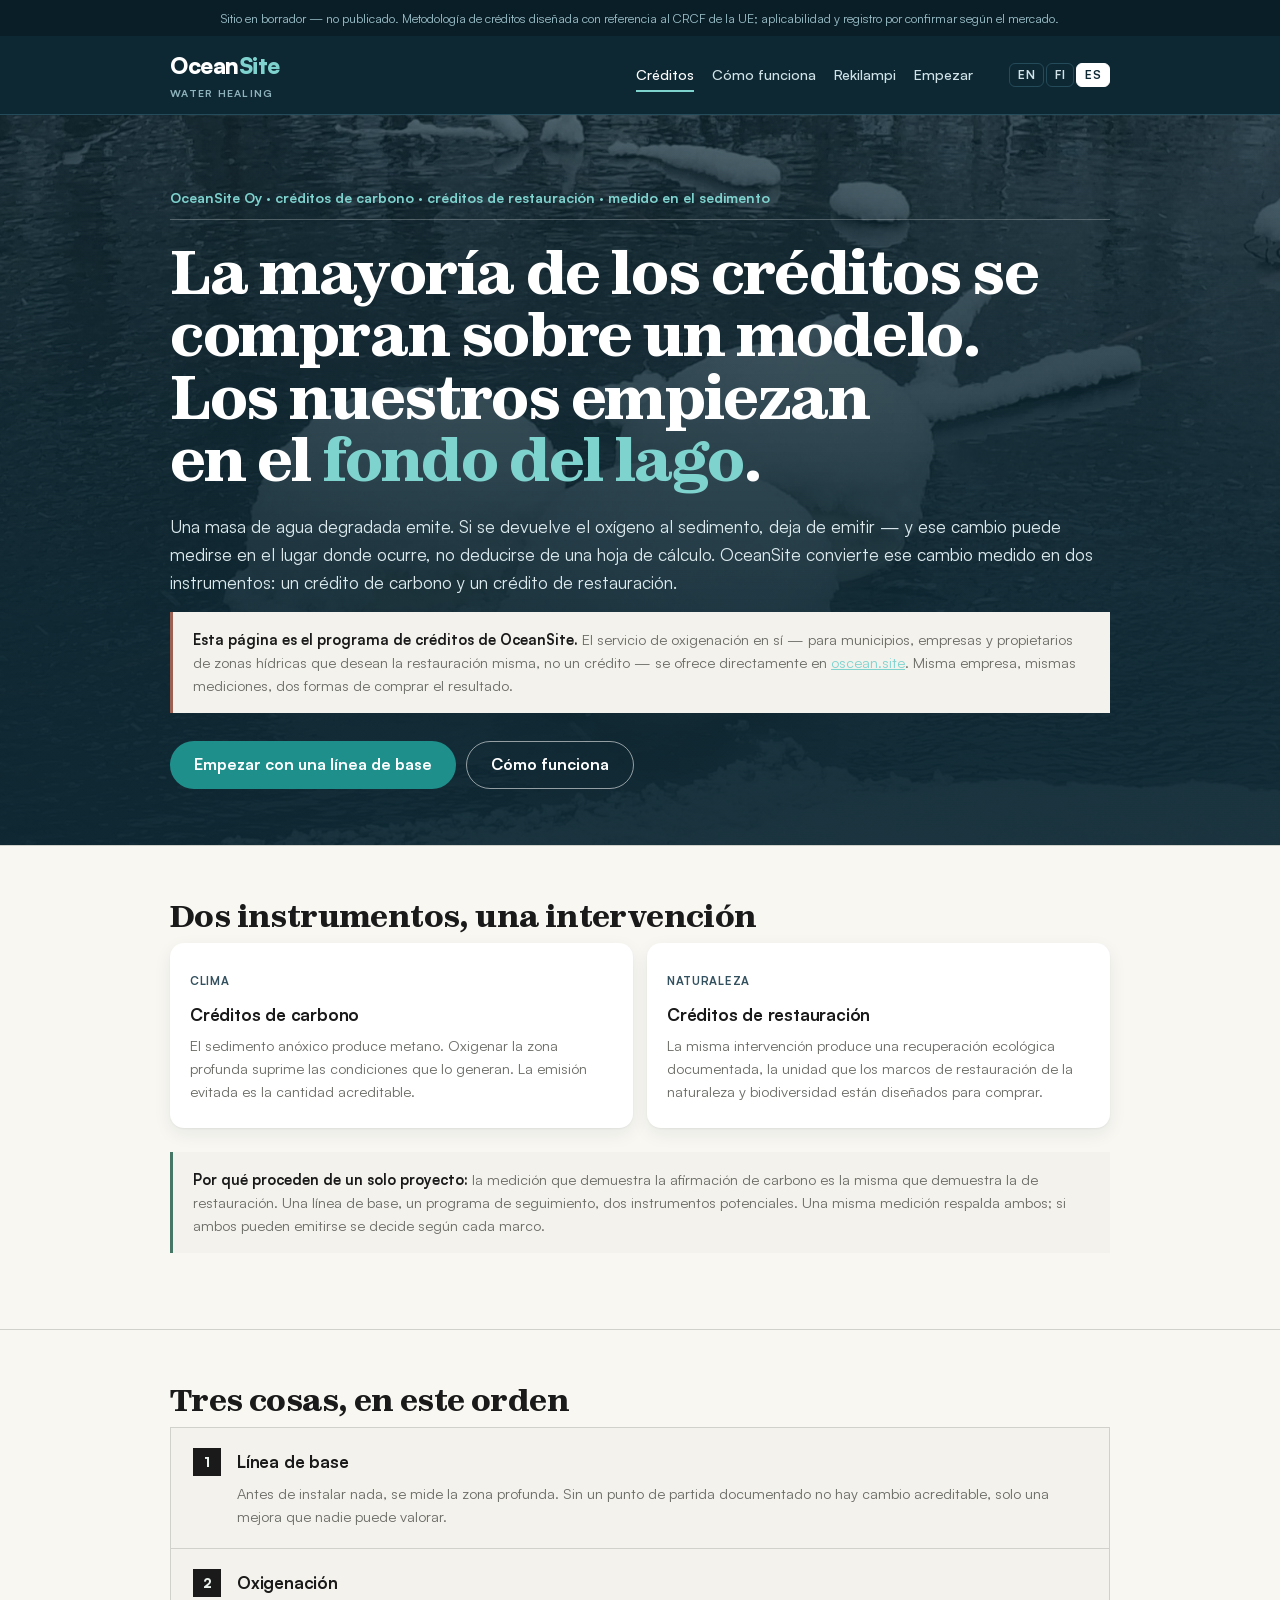
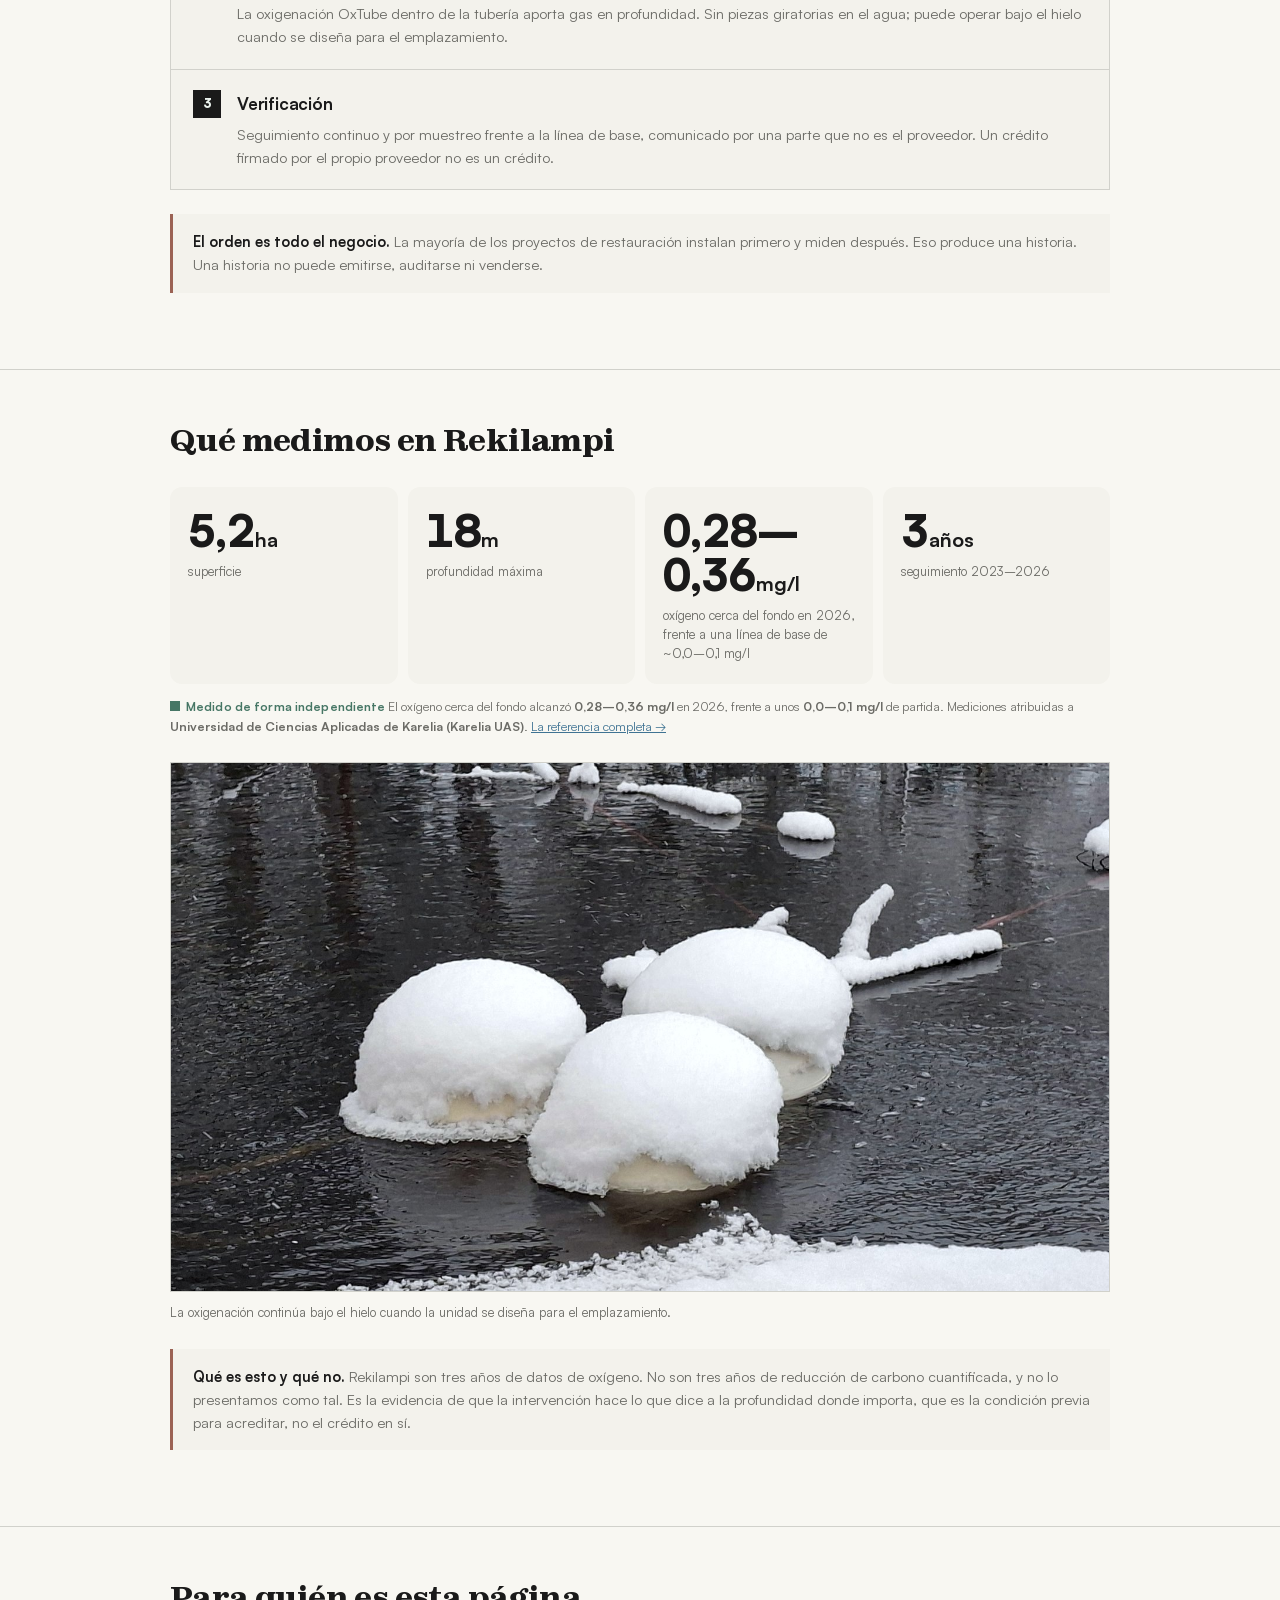
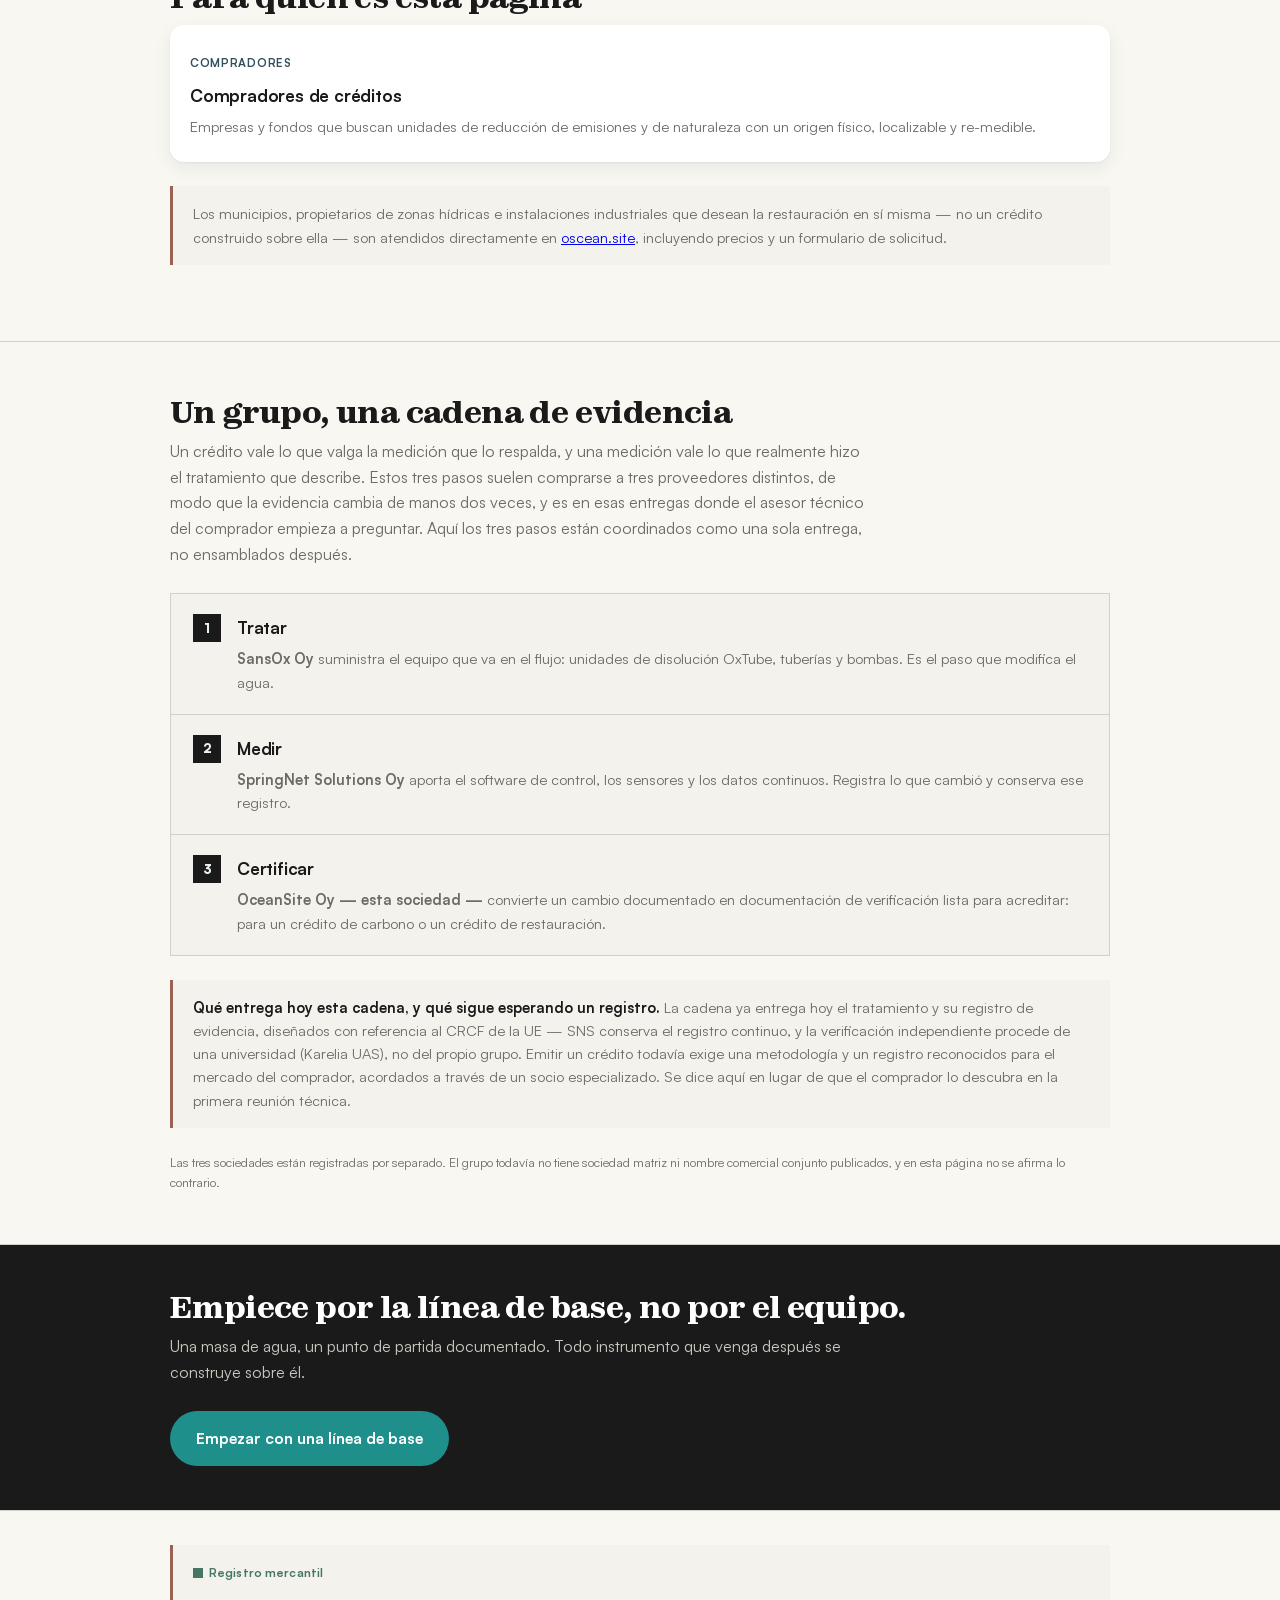
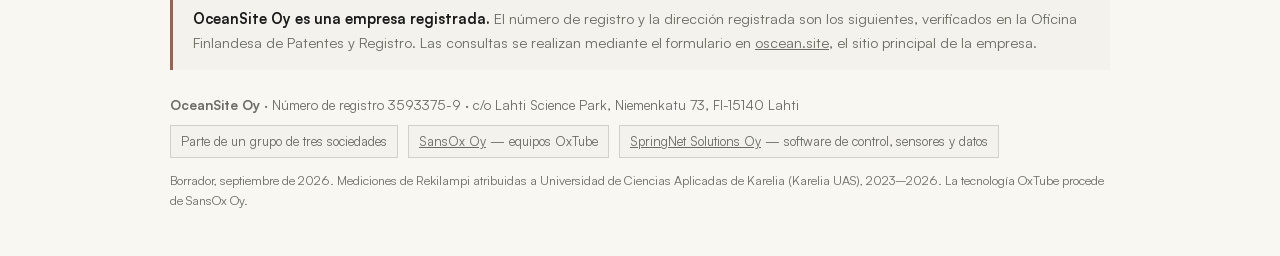
==== commit 1bd8c0b0: "Auditointikorjaukset + ulkoasu B (tumma vesi, mobiilivalikko)" ====
--- a/es/index.html
+++ b/es/index.html
@@ -7,6 +7,7 @@
 <title>OceanSite — créditos de carbono y de restauración a partir de masas de agua</title>
 <meta name="description" content="Créditos de carbono y de restauración generados por la oxigenación de la zona profunda, sobre una línea de base medida de forma independiente.">
 <link rel="stylesheet" href="../assets/css/site.css">
+<link rel="stylesheet" href="../assets/css/theme-b.css">
 <link rel="alternate" hreflang="en" href="../index.html">
 <link rel="alternate" hreflang="fi" href="../fi/index.html">
 <link rel="alternate" hreflang="es" href="index.html">
@@ -29,11 +30,12 @@
   </div>
 </header>
 <main id="main">
-<div class="wrap hero">
+<div class="wrap hero" style="--hero-img:url(../img/finland_pond_winter.jpg)">
   <p class="kicker">OceanSite Oy &middot; créditos de carbono &middot; créditos de restauración &middot; medido en el sedimento</p>
   <h1>La mayoría de los créditos se compran sobre un modelo. Los nuestros empiezan en el <em>fondo del lago</em>.</h1>
   <p class="lede">Una masa de agua degradada emite. Si se devuelve el oxígeno al sedimento, deja de emitir — y ese cambio puede medirse en el lugar donde ocurre, no deducirse de una hoja de cálculo. OceanSite convierte ese cambio medido en dos instrumentos: un crédito de carbono y un crédito de restauración.</p>
   <p class="note" style="margin-top:16px"><b>Esta página es el programa de créditos de OceanSite.</b> El servicio de oxigenación en sí — para municipios, empresas y propietarios de zonas hídricas que desean la restauración misma, no un crédito — se ofrece directamente en <a href="https://www.oscean.site/">oscean.site</a>. Misma empresa, mismas mediciones, dos formas de comprar el resultado.</p>
+  <div class="herocta"><a class="p" href="contact.html">Empezar con una línea de base</a><a class="s" href="credits.html">Cómo funciona</a></div>
 </div>
 
 <section>
@@ -118,4 +120,5 @@
     <p class="src">Borrador, septiembre de 2026. Mediciones de Rekilampi atribuidas a Universidad de Ciencias Aplicadas de Karelia (Karelia UAS), 2023–2026. La tecnología OxTube procede de SansOx Oy.</p>
   </div>
 </footer>
+<script src="../assets/js/menu.js" defer></script>
 </body></html>
--- a/assets/css/theme-b.css
+++ b/assets/css/theme-b.css
@@ -0,0 +1,72 @@
+/* Theme B "Tumma vesi" — 2026-09-27 (Cowork). Ladataan site.css:n jälkeen.
+   Poisto = poista <link theme-b.css> ja <script menu.js> sivuilta. */
+:root{--navy:#0E2833;--navy-2:#123442;--navy-line:#244B5A;--teal:#1F8F8C;--teal-deep:#17706D;--teal-light:#7FD3CF}
+
+/* sivumarginaali: .bar ja .hero nollasivat .wrap-paddingin */
+.wrap.bar{padding:12px 20px}
+.wrap.hero{padding-left:20px;padding-right:20px}
+
+/* luonnospalkki + yläpalkki */
+.draft{background:#0A1E27;color:#9FC3CC}
+header{background:var(--navy);border-bottom:1px solid var(--navy-line)}
+.logo,.logo:visited{color:#fff}
+.logo b{color:var(--teal-light)}
+.logo .tagline{color:#8FB3BD}
+nav a{color:#CFE3E8}
+nav a:hover,nav a[aria-current="page"]{color:#fff;box-shadow:inset 0 -2px var(--teal-light)}
+.lang a{color:#CFE3E8;border-color:var(--navy-line);border-radius:6px}
+.lang a:hover{color:#fff;border-color:#fff}
+.lang a[aria-current="true"]{background:#fff;color:var(--navy);border-color:#fff}
+.menu-btn{display:none;align-items:center;justify-content:center;width:44px;height:44px;flex:none;
+  border:1px solid var(--navy-line);background:transparent;color:#fff;border-radius:10px;cursor:pointer;padding:0}
+.menu-btn svg{width:22px;height:22px}
+.menu-btn:focus-visible{outline:2.5px solid var(--teal-light);outline-offset:2px}
+
+/* hero */
+.wrap.hero{position:relative;max-width:none;margin:0;color:#fff;
+  padding-top:72px;padding-bottom:56px;
+  background:linear-gradient(180deg,rgba(14,40,51,.72),rgba(14,40,51,.94) 75%),var(--hero-img,none) center/cover,var(--navy)}
+.wrap.hero>*{max-width:940px;margin-left:auto;margin-right:auto}
+.hero .kicker{color:var(--teal-light);border-bottom-color:rgba(255,255,255,.25)}
+.hero h1{color:#fff}
+.hero h1 em{color:var(--teal-light)}
+.hero .lede{color:#DCEAEE}
+.hero a{color:var(--teal-light)}
+.herocta{display:flex;gap:10px;flex-wrap:wrap;margin-top:28px}
+.herocta a{display:inline-flex;align-items:center;justify-content:center;min-height:48px;padding:0 24px;
+  border-radius:999px;font-weight:700;font-size:16px;text-decoration:none}
+.herocta a.p{background:var(--teal);color:#fff}
+.herocta a.p:hover{background:var(--teal-deep)}
+.herocta a.s{border:1px solid rgba(255,255,255,.55);color:#fff}
+.herocta a.s:hover{background:rgba(255,255,255,.1)}
+
+/* painikkeet ja kortit */
+.btn{background:var(--teal);border-radius:999px}
+.btn:hover{background:var(--teal-deep)}
+div.grid{gap:14px;background:none;border:0}
+.card{background:#fff;border-radius:14px;box-shadow:0 1px 2px rgba(0,0,0,.05),0 6px 18px rgba(14,40,51,.07)}
+.tag{color:var(--teal-deep)}
+.numbers{gap:10px;background:none;border:0}
+.num{border-radius:12px}
+
+@media (max-width:640px){
+  header{position:sticky;top:0}
+  .bar{flex-wrap:nowrap;gap:10px}
+  .logo{font-size:20px;white-space:nowrap}
+  .lang{margin-left:auto}
+  .lang a{padding:9px 10px;font-size:12.5px}
+  .js-menu .menu-btn{display:inline-flex}
+  .js-menu nav{display:none}
+  header.open .bar{flex-wrap:wrap}
+  header.open nav{display:flex;flex-direction:column;flex-basis:100%;gap:0;margin:4px 0 6px;order:9}
+  header.open nav a{padding:14px 0;border-top:1px solid var(--navy-line);font-size:17px;box-shadow:none}
+  header.open nav a[aria-current="page"]{color:var(--teal-light)}
+  .wrap.hero{padding-top:52px;padding-bottom:40px}
+  .hero h1{font-size:clamp(30px,9.2vw,38px);line-height:1.06;hyphens:auto;-webkit-hyphens:auto;overflow-wrap:break-word}
+  .herocta a{flex:1 1 auto}
+  .prov{white-space:normal}
+  :lang(fi) .hero h1{font-size:clamp(26px,8vw,36px)}
+}
+@media (min-width:641px){
+  .lang{margin-left:14px}
+}
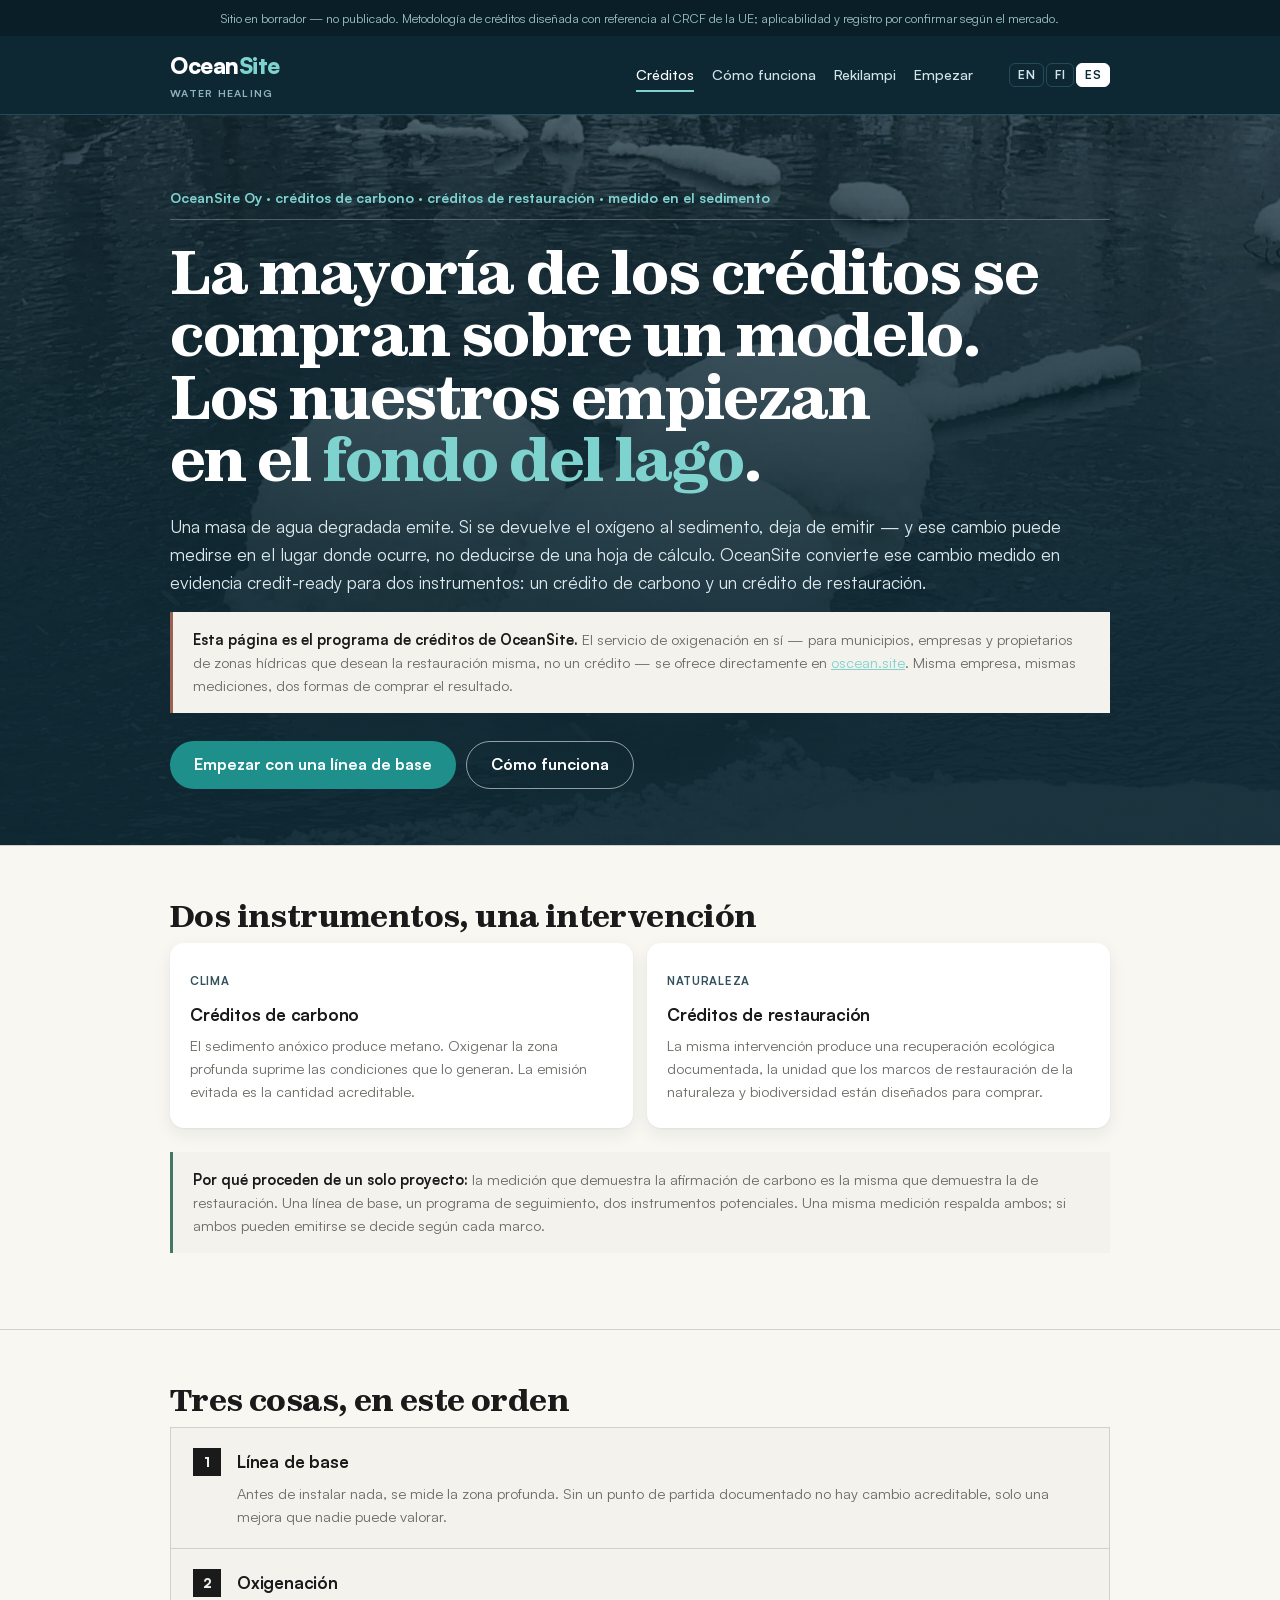
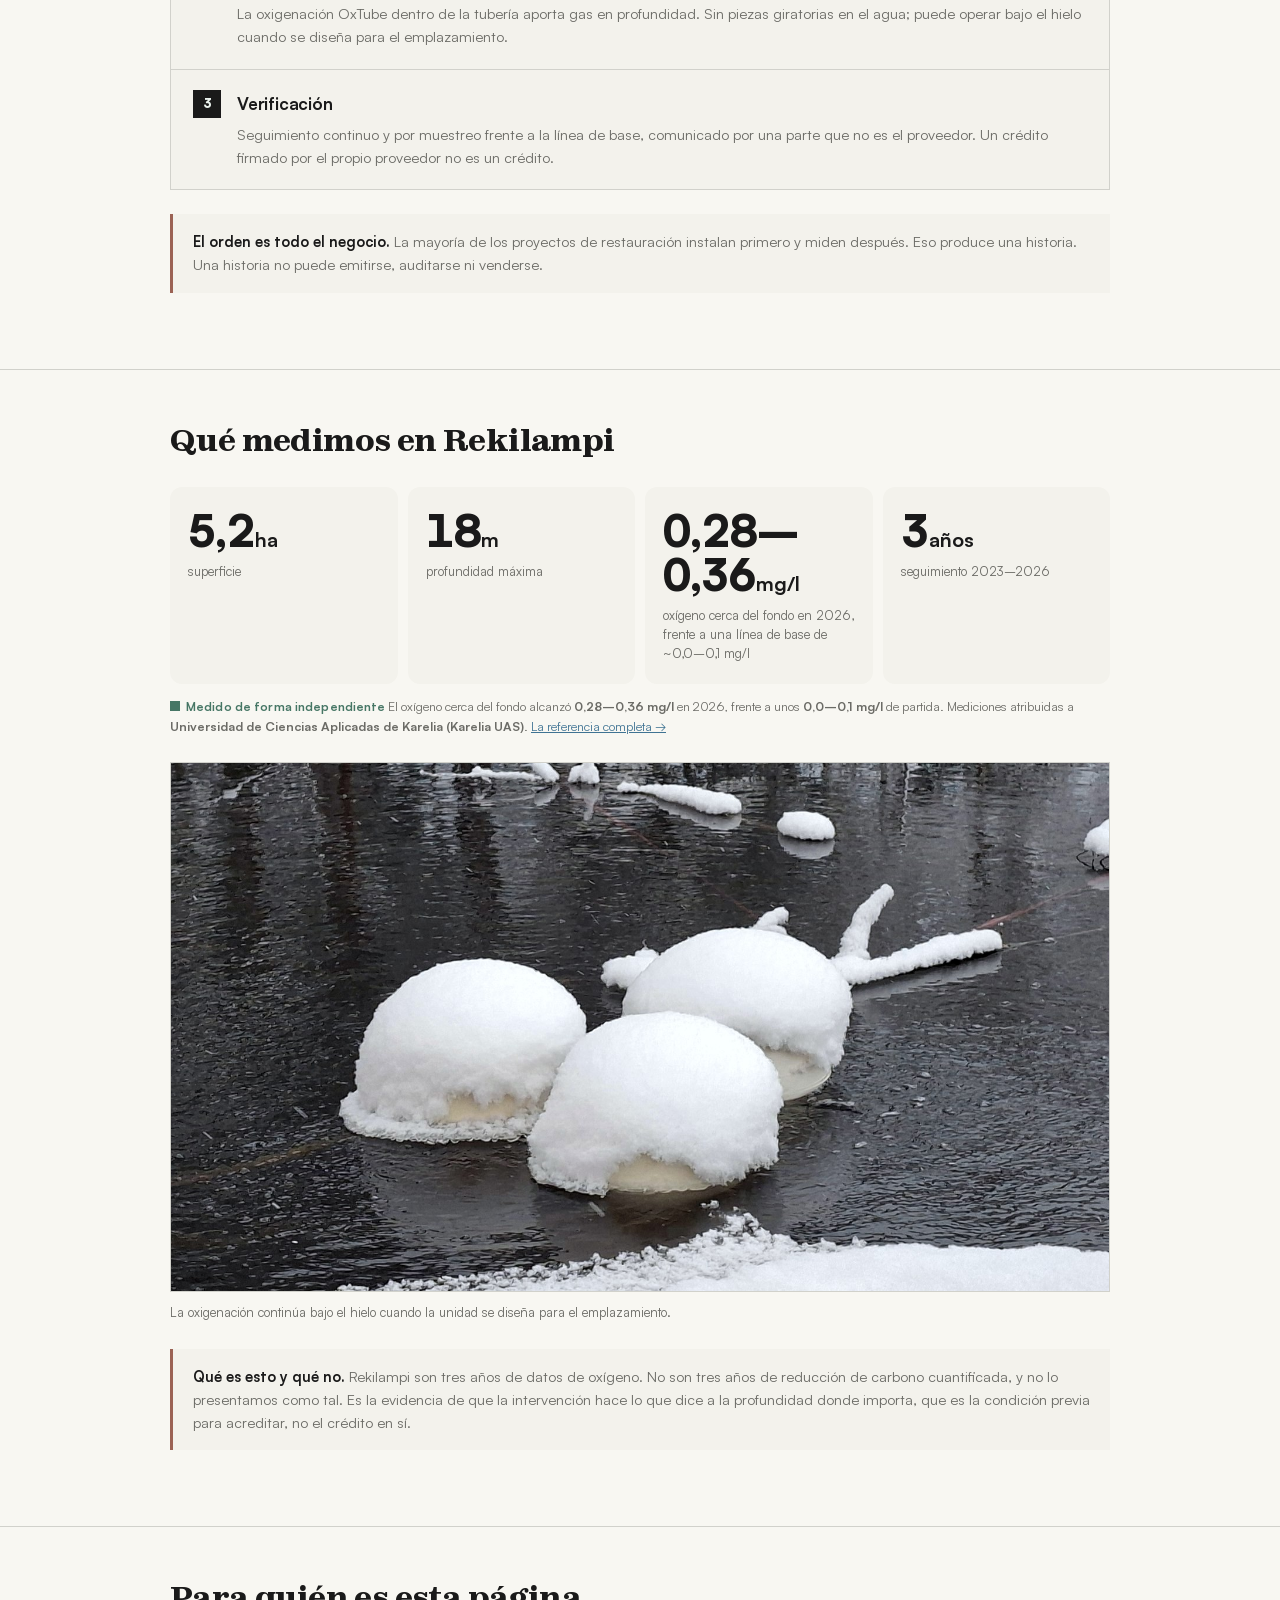
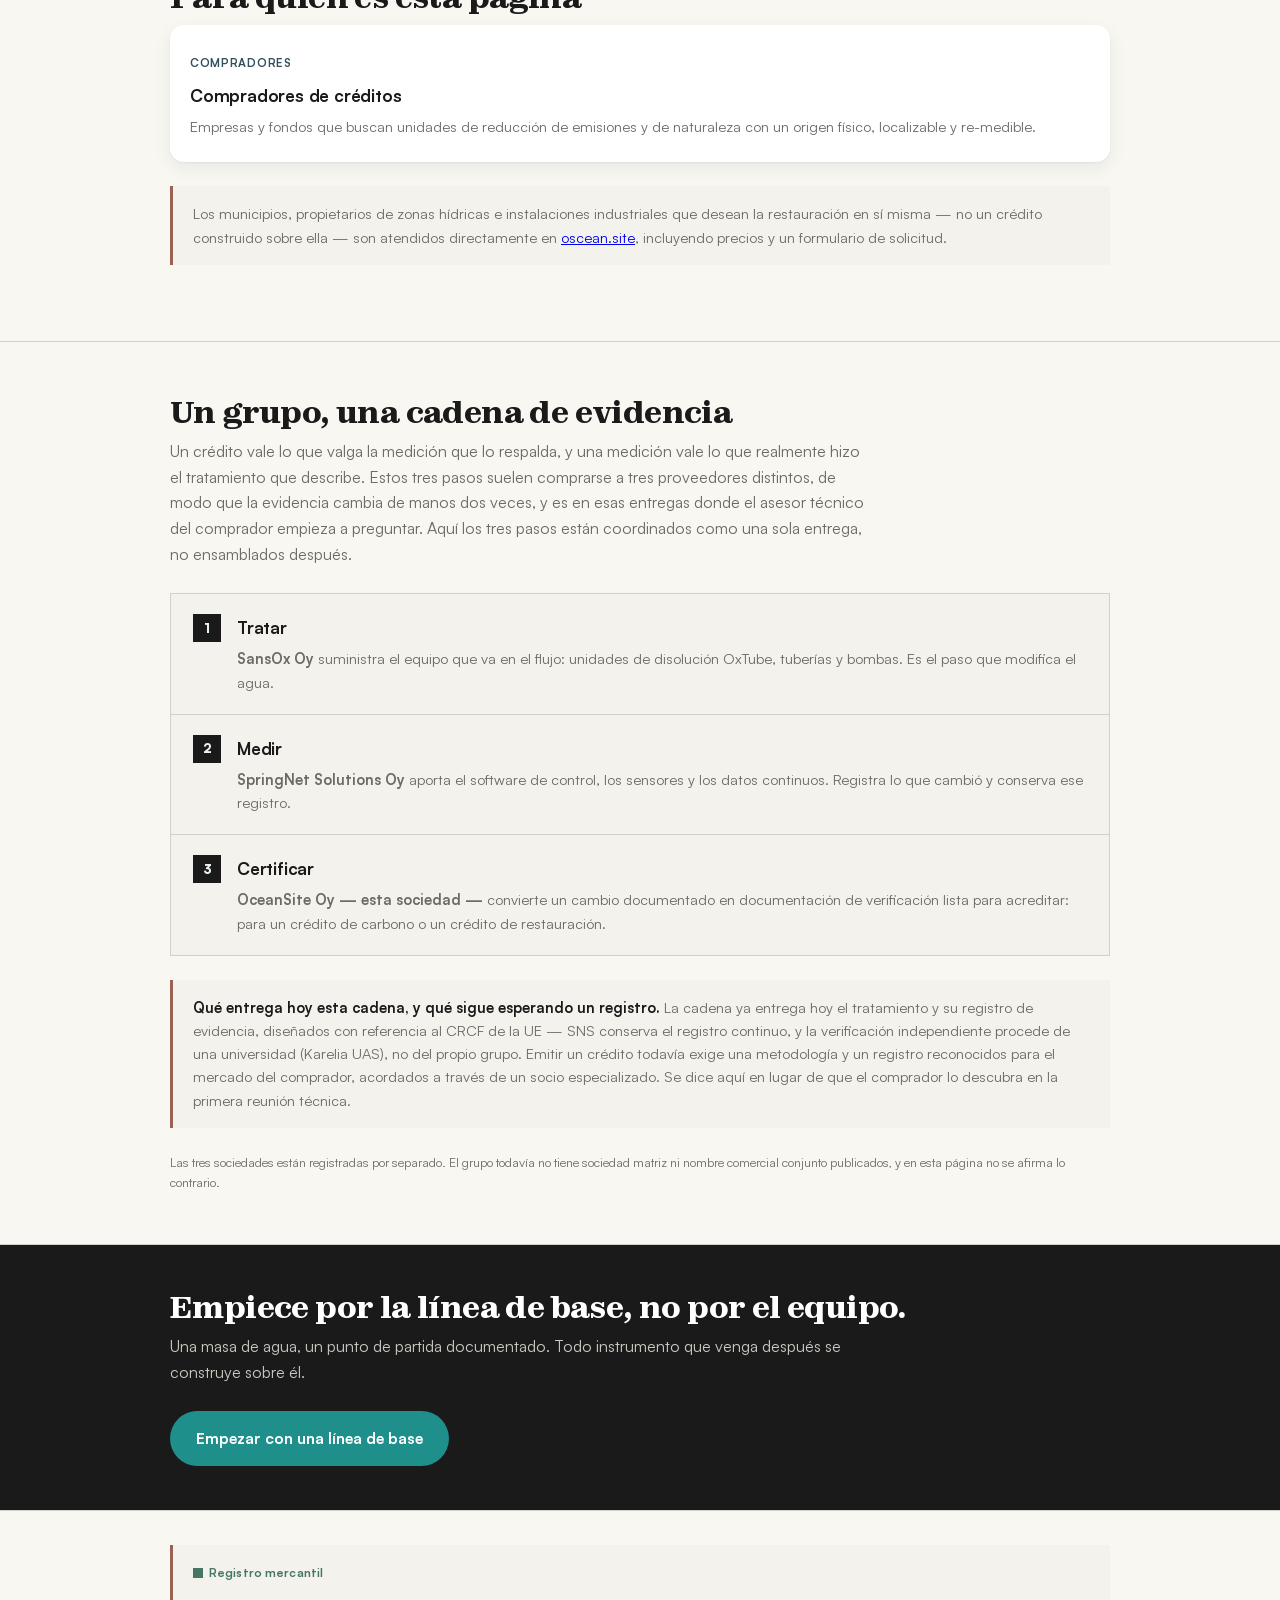
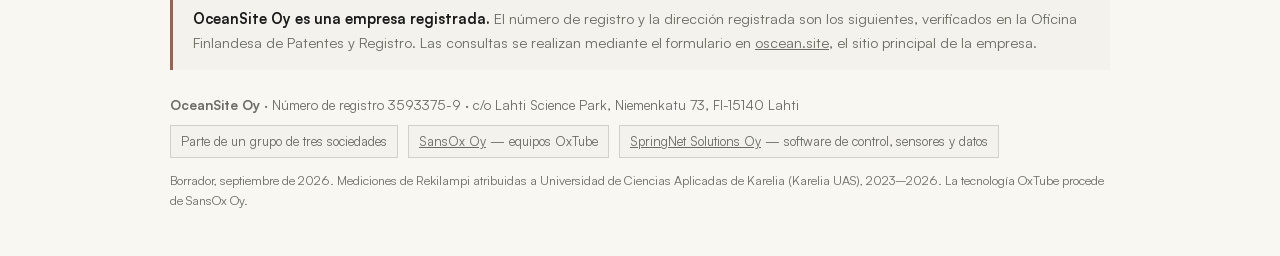
==== commit 46474fdd: "Pekan päätökset 27.9: HUNOSA anonymisoitu (kaivos Pohjois-Espanjassa), Farming Spain -kastelureferen" ====
--- a/es/index.html
+++ b/es/index.html
@@ -33,7 +33,7 @@
 <div class="wrap hero" style="--hero-img:url(../img/finland_pond_winter.jpg)">
   <p class="kicker">OceanSite Oy &middot; créditos de carbono &middot; créditos de restauración &middot; medido en el sedimento</p>
   <h1>La mayoría de los créditos se compran sobre un modelo. Los nuestros empiezan en el <em>fondo del lago</em>.</h1>
-  <p class="lede">Una masa de agua degradada emite. Si se devuelve el oxígeno al sedimento, deja de emitir — y ese cambio puede medirse en el lugar donde ocurre, no deducirse de una hoja de cálculo. OceanSite convierte ese cambio medido en dos instrumentos: un crédito de carbono y un crédito de restauración.</p>
+  <p class="lede">Una masa de agua degradada emite. Si se devuelve el oxígeno al sedimento, deja de emitir — y ese cambio puede medirse en el lugar donde ocurre, no deducirse de una hoja de cálculo. OceanSite convierte ese cambio medido en evidencia credit-ready para dos instrumentos: un crédito de carbono y un crédito de restauración.</p>
   <p class="note" style="margin-top:16px"><b>Esta página es el programa de créditos de OceanSite.</b> El servicio de oxigenación en sí — para municipios, empresas y propietarios de zonas hídricas que desean la restauración misma, no un crédito — se ofrece directamente en <a href="https://www.oscean.site/">oscean.site</a>. Misma empresa, mismas mediciones, dos formas de comprar el resultado.</p>
   <div class="herocta"><a class="p" href="contact.html">Empezar con una línea de base</a><a class="s" href="credits.html">Cómo funciona</a></div>
 </div>
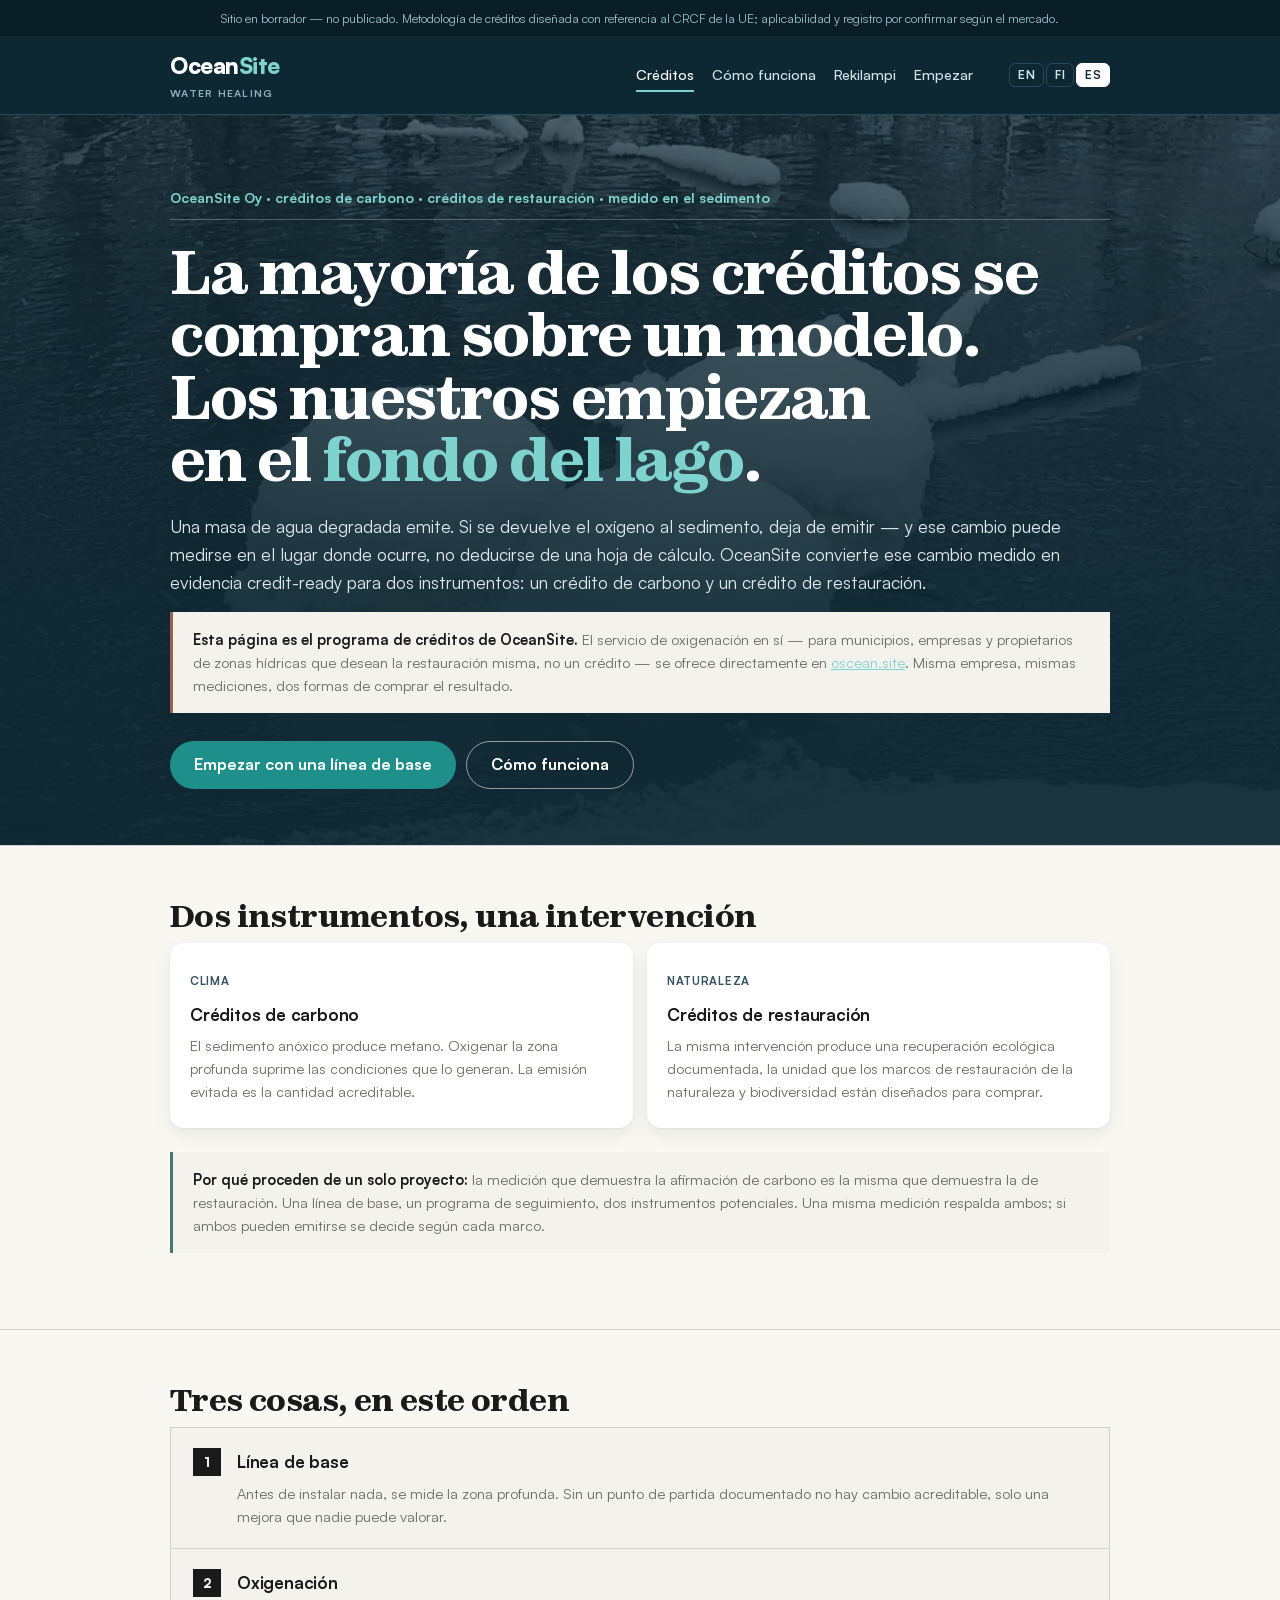
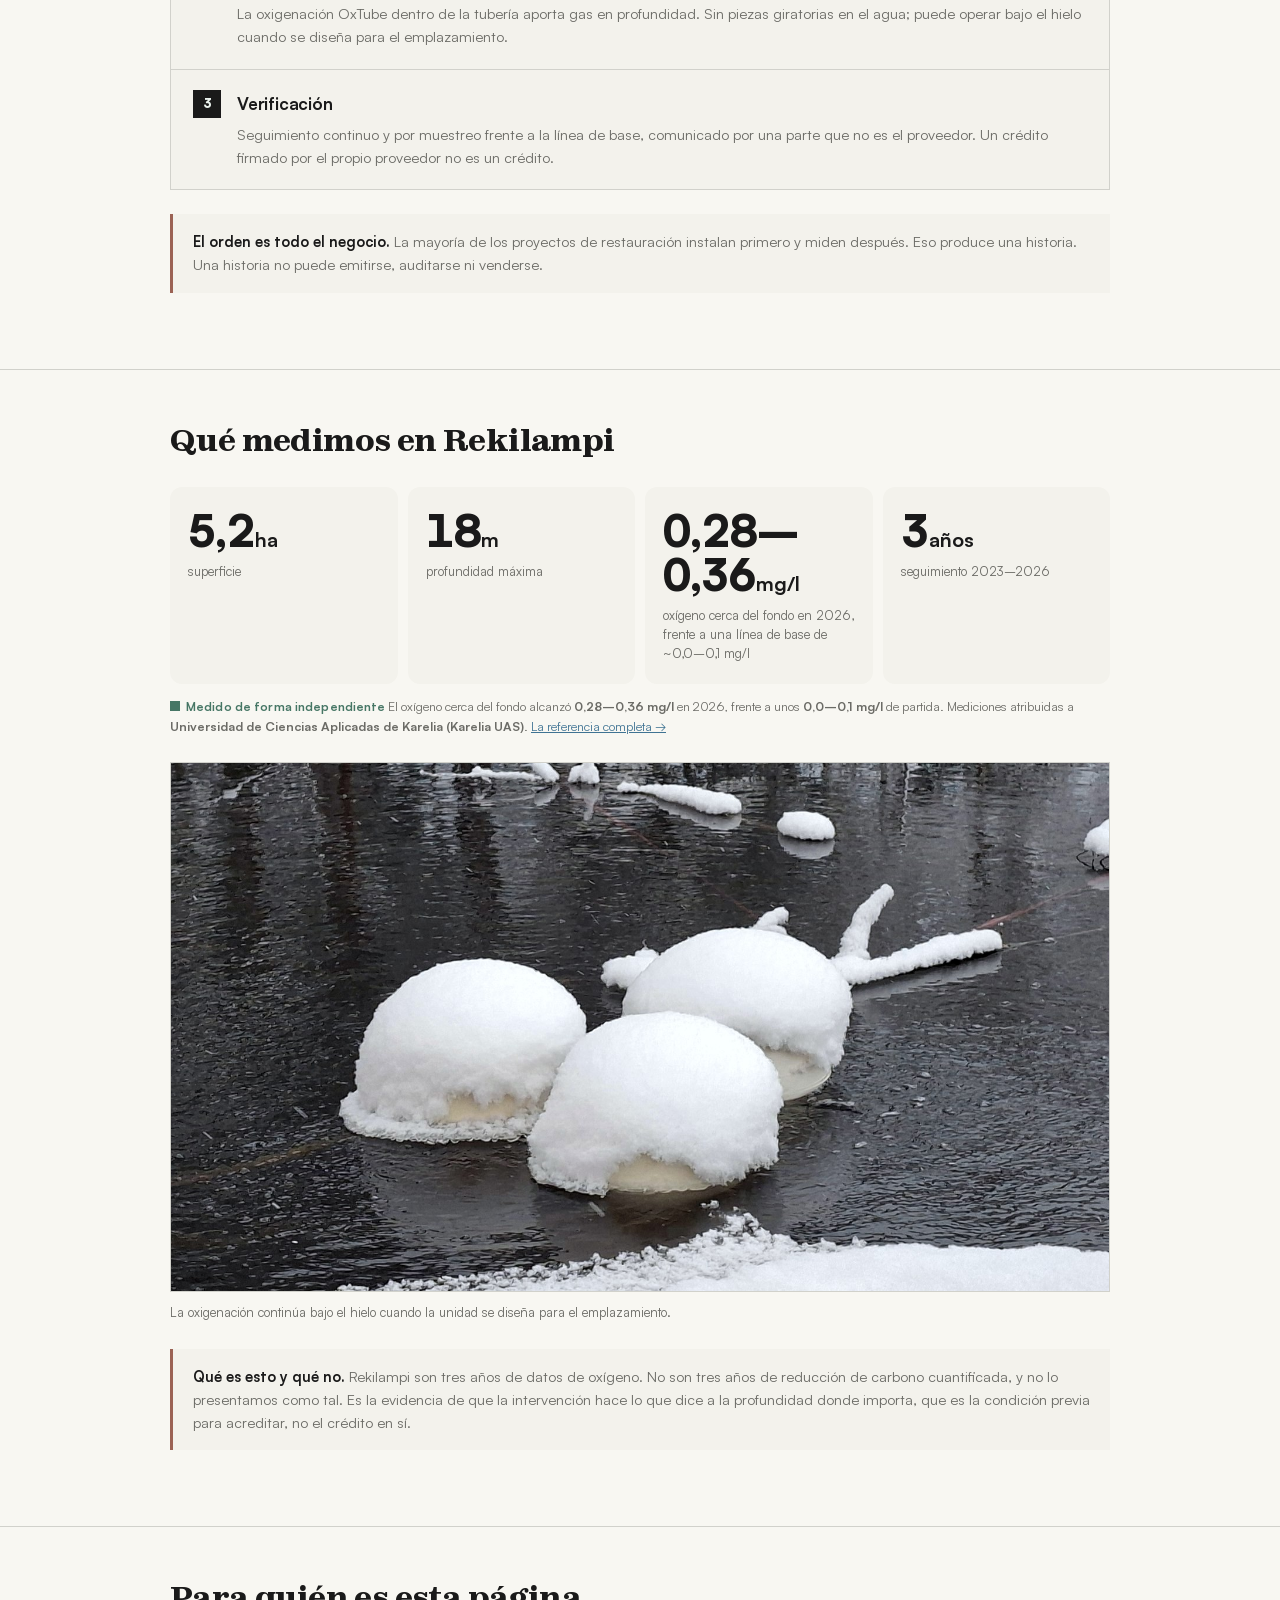
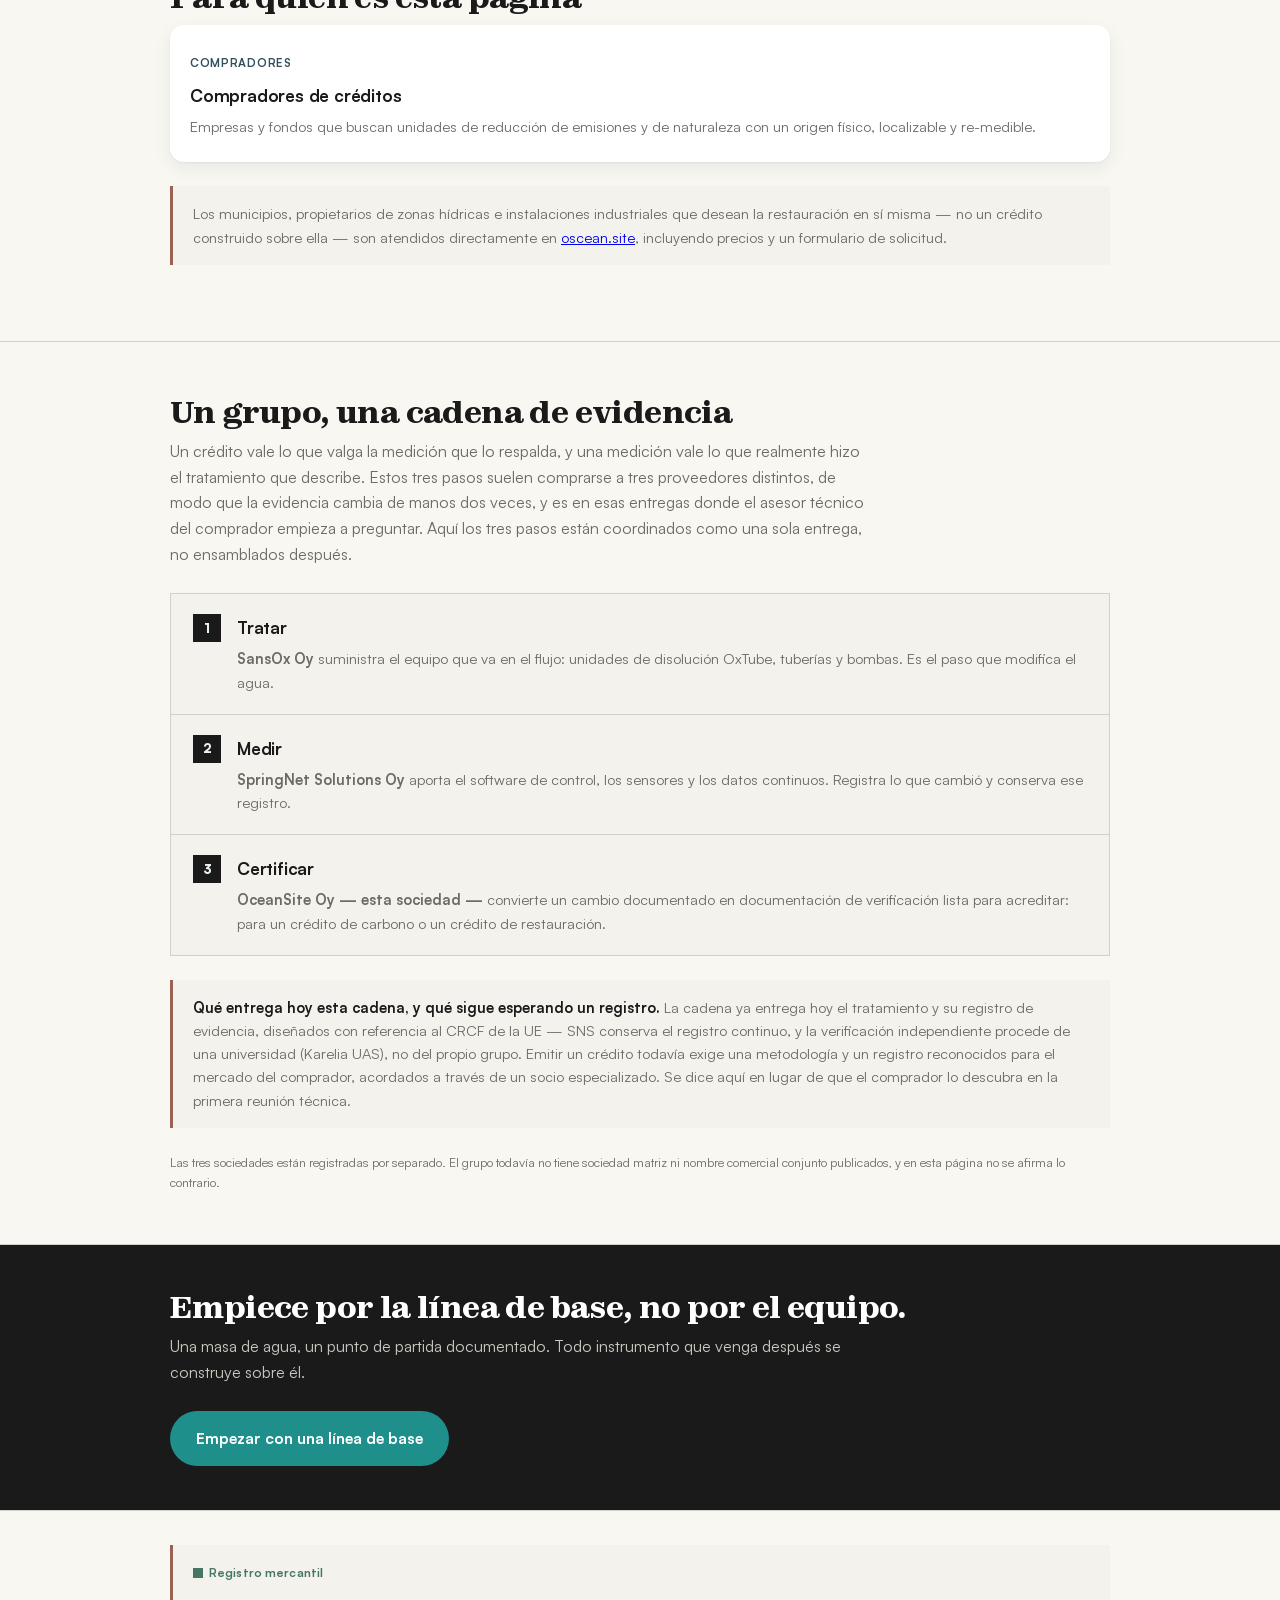
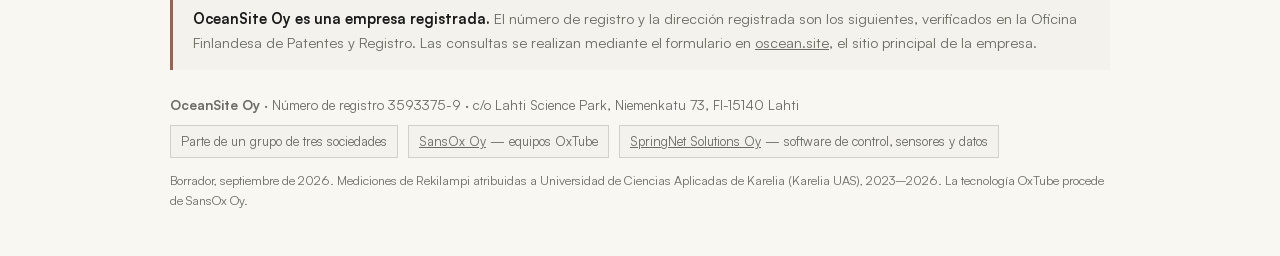
==== commit 0a92519c: "Yleisesitys-PDF:n lisäykset (THL-testi, 0 kW -case, Madipur-data) + herokuva inline background-image" ====
--- a/es/index.html
+++ b/es/index.html
@@ -30,7 +30,7 @@
   </div>
 </header>
 <main id="main">
-<div class="wrap hero" style="--hero-img:url(../img/finland_pond_winter.jpg)">
+<div class="wrap hero" style="background-image:linear-gradient(180deg,rgba(14,40,51,.72),rgba(14,40,51,.94) 75%),url(../assets/img/finland_pond_winter.jpg)">
   <p class="kicker">OceanSite Oy &middot; créditos de carbono &middot; créditos de restauración &middot; medido en el sedimento</p>
   <h1>La mayoría de los créditos se compran sobre un modelo. Los nuestros empiezan en el <em>fondo del lago</em>.</h1>
   <p class="lede">Una masa de agua degradada emite. Si se devuelve el oxígeno al sedimento, deja de emitir — y ese cambio puede medirse en el lugar donde ocurre, no deducirse de una hoja de cálculo. OceanSite convierte ese cambio medido en evidencia credit-ready para dos instrumentos: un crédito de carbono y un crédito de restauración.</p>
--- a/assets/css/theme-b.css
+++ b/assets/css/theme-b.css
@@ -25,7 +25,7 @@
 /* hero */
 .wrap.hero{position:relative;max-width:none;margin:0;color:#fff;
   padding-top:72px;padding-bottom:56px;
-  background:linear-gradient(180deg,rgba(14,40,51,.72),rgba(14,40,51,.94) 75%),var(--hero-img,none) center/cover,var(--navy)}
+  background-color:var(--navy);background-image:linear-gradient(180deg,rgba(14,40,51,.72),rgba(14,40,51,.94) 75%);background-size:cover;background-position:center}
 .wrap.hero>*{max-width:940px;margin-left:auto;margin-right:auto}
 .hero .kicker{color:var(--teal-light);border-bottom-color:rgba(255,255,255,.25)}
 .hero h1{color:#fff}
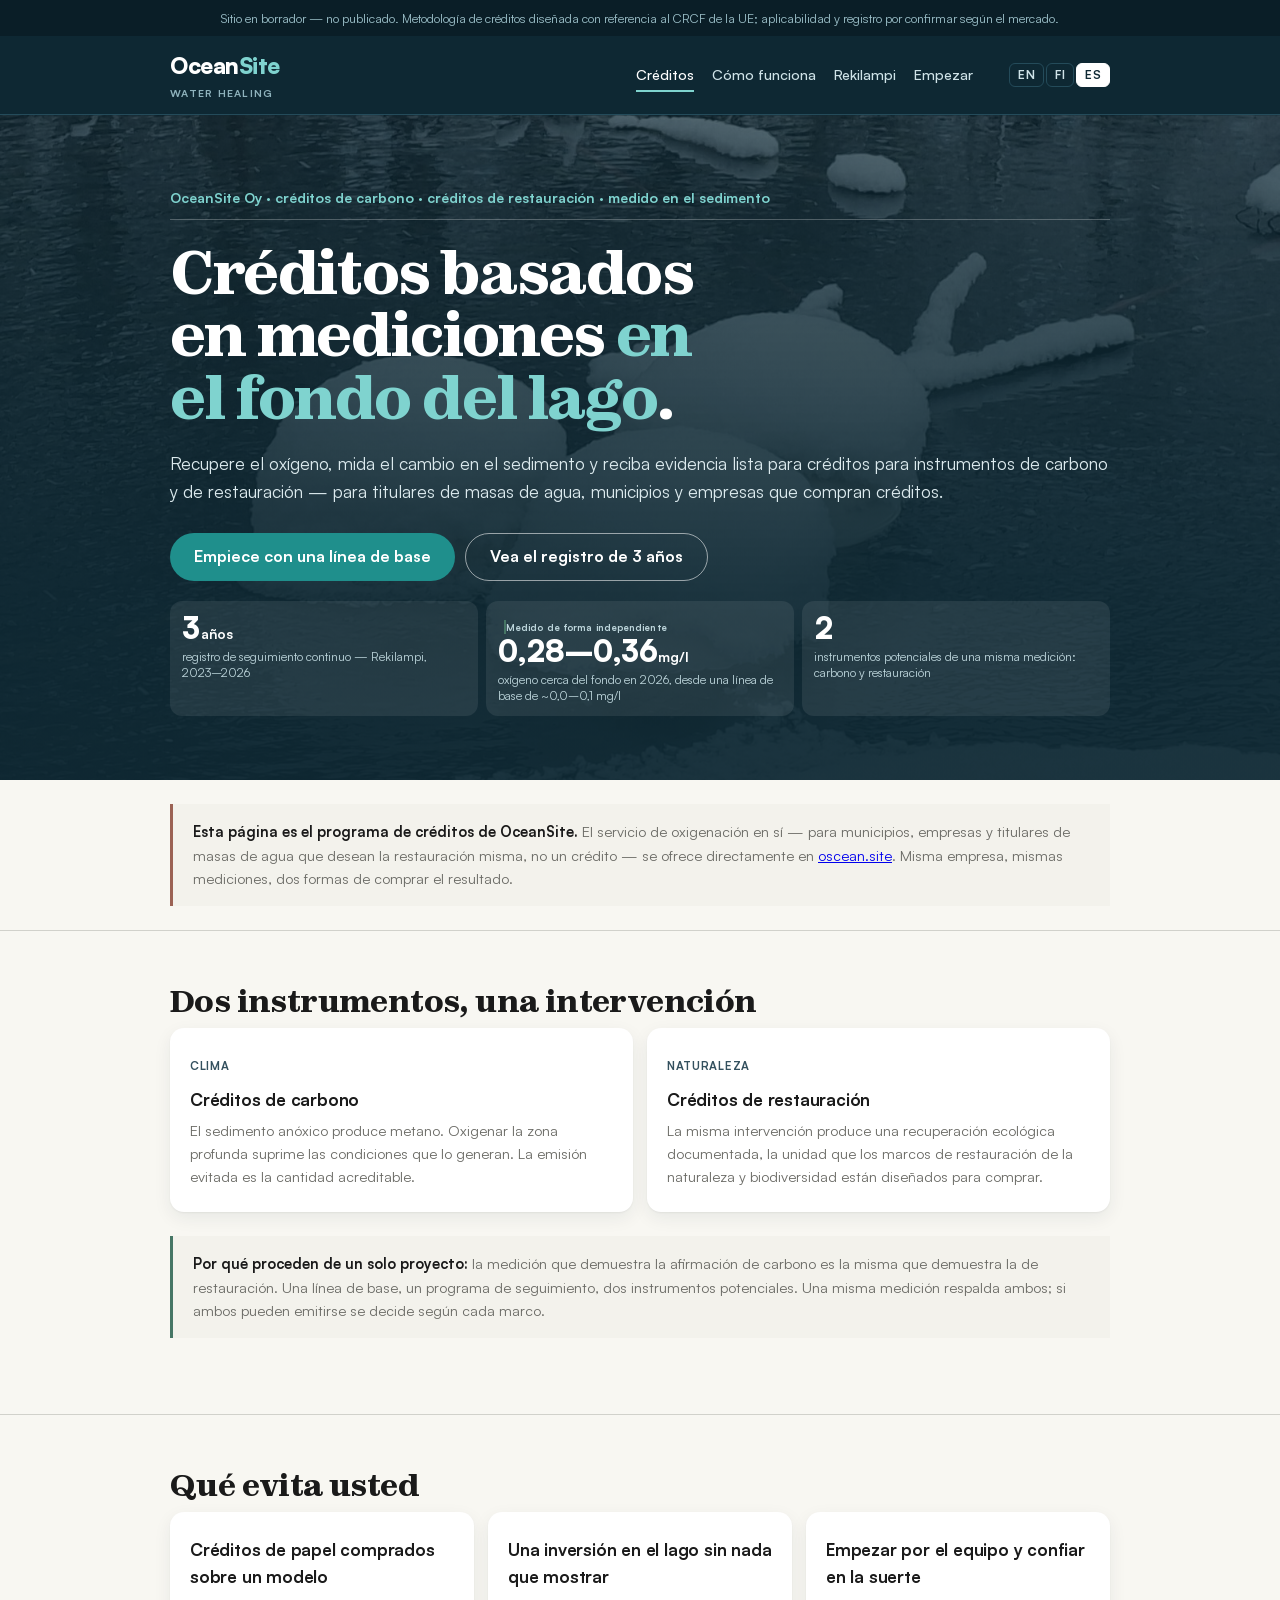
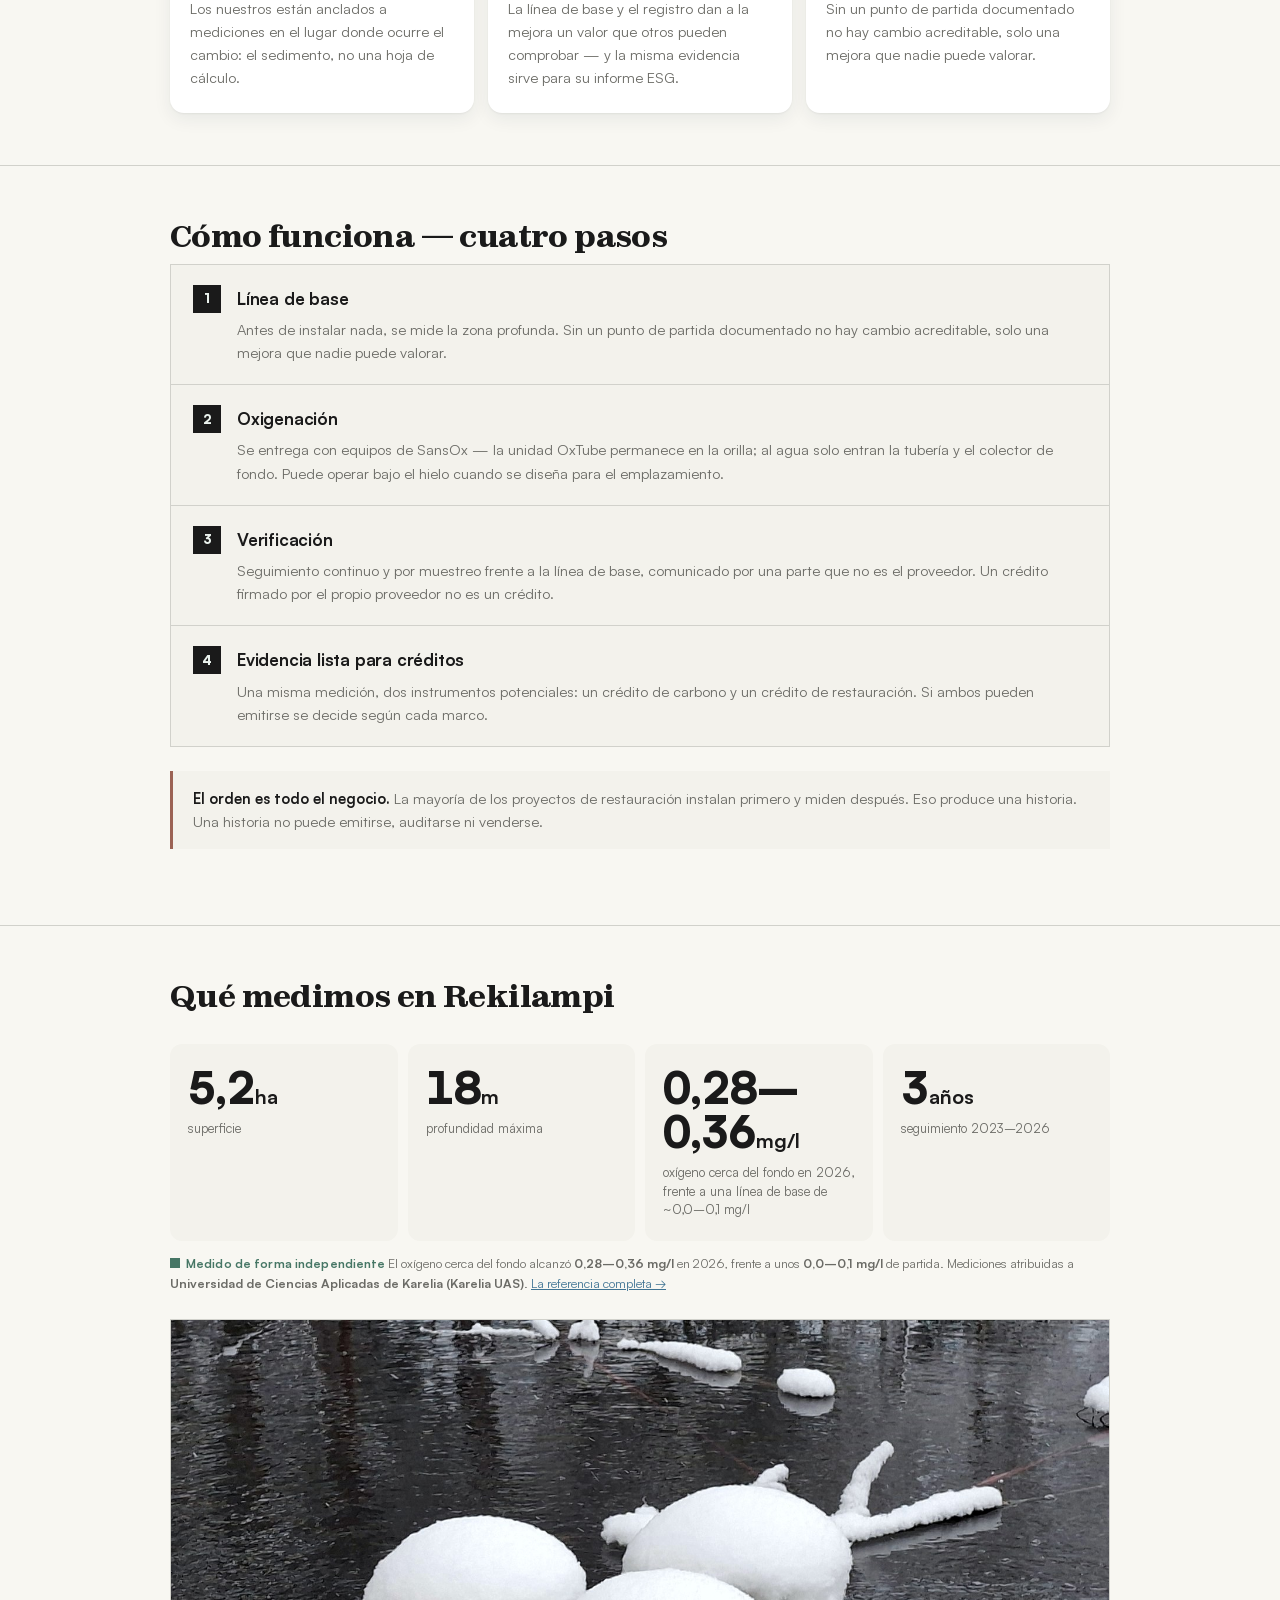
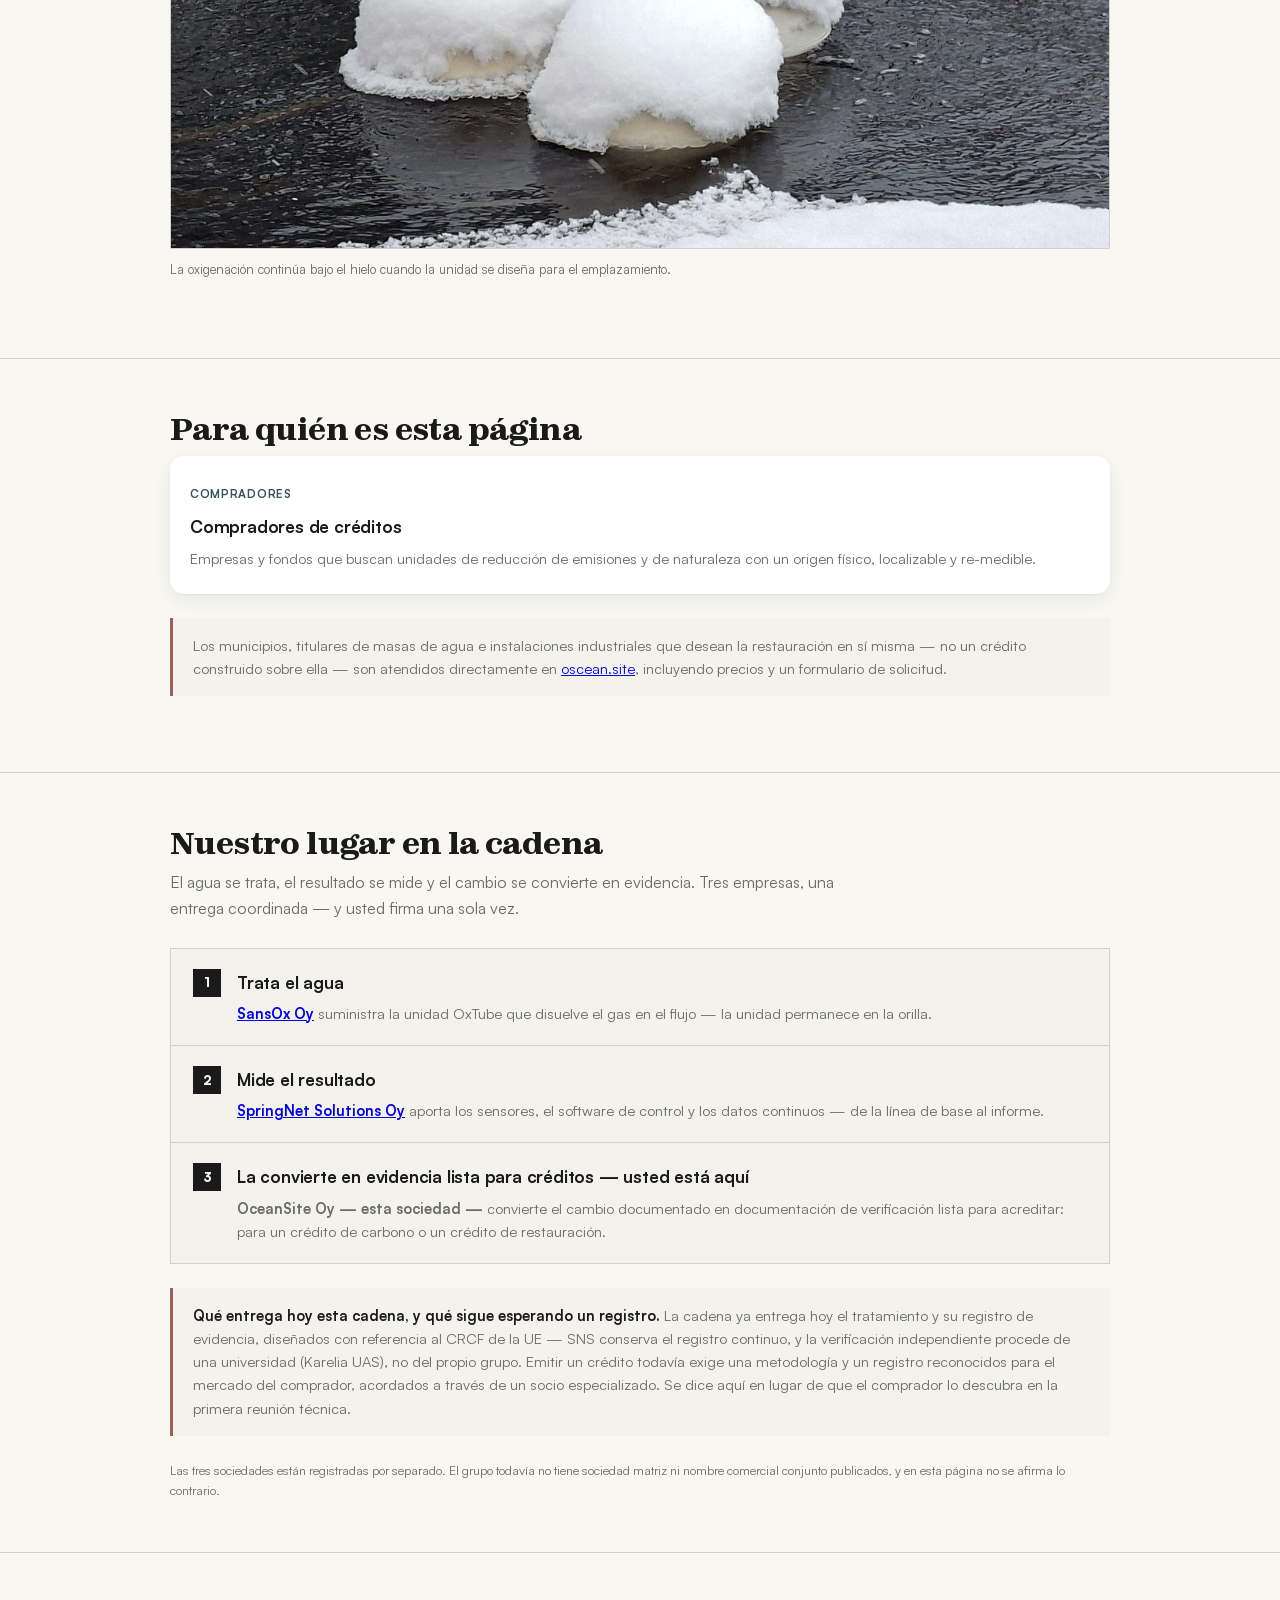
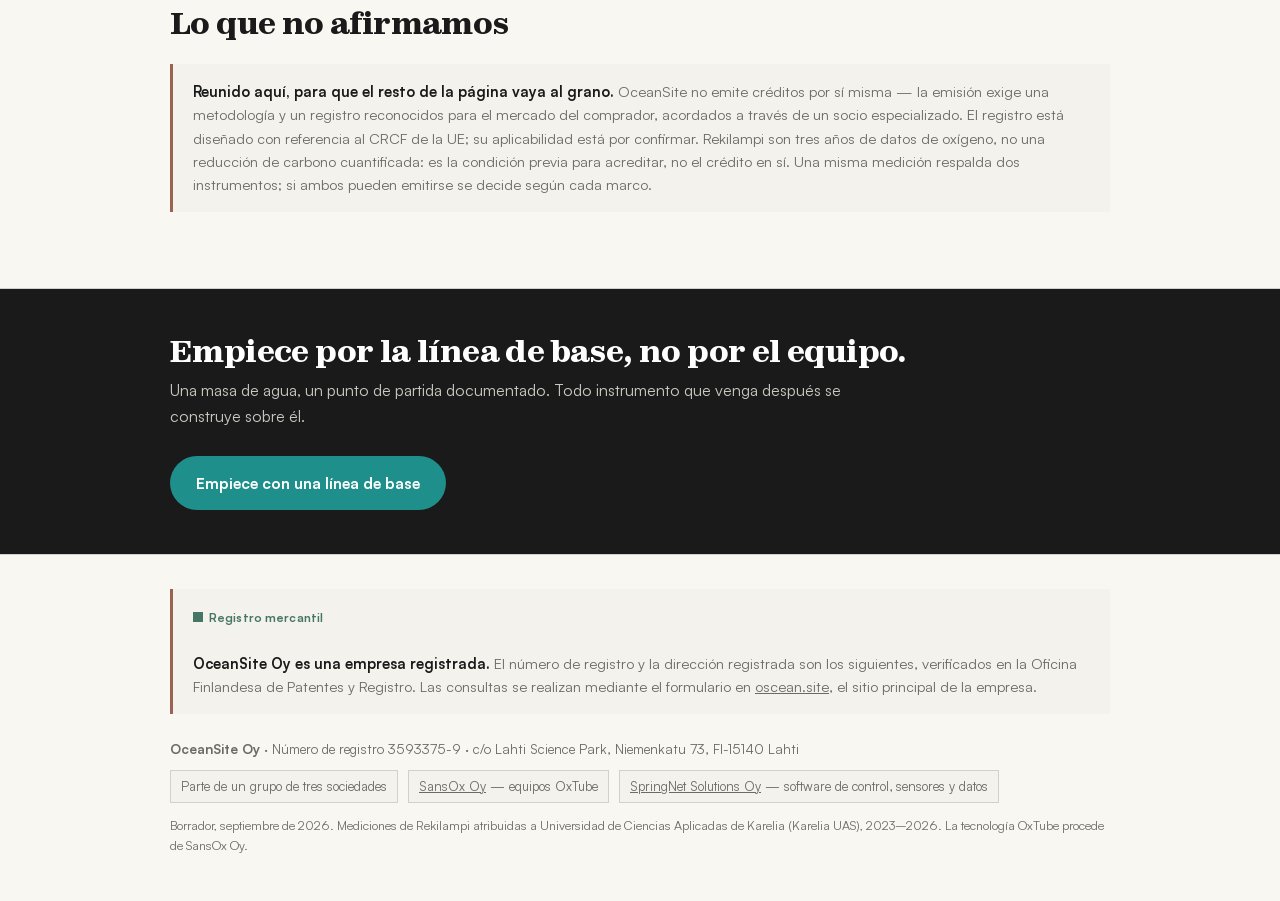
==== commit e90c11a8: "Myyntitekstiuudistus julkaistu: ostajakieliset etusivut, luvut herossa, ketju-osio, Mitä emme väitä " ====
--- a/es/index.html
+++ b/es/index.html
@@ -32,10 +32,18 @@
 <main id="main">
 <div class="wrap hero" style="background-image:linear-gradient(180deg,rgba(14,40,51,.72),rgba(14,40,51,.94) 75%),url(../assets/img/finland_pond_winter.jpg)">
   <p class="kicker">OceanSite Oy &middot; créditos de carbono &middot; créditos de restauración &middot; medido en el sedimento</p>
-  <h1>La mayoría de los créditos se compran sobre un modelo. Los nuestros empiezan en el <em>fondo del lago</em>.</h1>
-  <p class="lede">Una masa de agua degradada emite. Si se devuelve el oxígeno al sedimento, deja de emitir — y ese cambio puede medirse en el lugar donde ocurre, no deducirse de una hoja de cálculo. OceanSite convierte ese cambio medido en evidencia credit-ready para dos instrumentos: un crédito de carbono y un crédito de restauración.</p>
-  <p class="note" style="margin-top:16px"><b>Esta página es el programa de créditos de OceanSite.</b> El servicio de oxigenación en sí — para municipios, empresas y propietarios de zonas hídricas que desean la restauración misma, no un crédito — se ofrece directamente en <a href="https://www.oscean.site/">oscean.site</a>. Misma empresa, mismas mediciones, dos formas de comprar el resultado.</p>
-  <div class="herocta"><a class="p" href="contact.html">Empezar con una línea de base</a><a class="s" href="credits.html">Cómo funciona</a></div>
+  <h1>Créditos basados en mediciones <em>en el fondo del lago</em>.</h1>
+  <p class="lede">Recupere el oxígeno, mida el cambio en el sedimento y reciba evidencia lista para créditos para instrumentos de carbono y de restauración — para titulares de masas de agua, municipios y empresas que compran créditos.</p>
+  <div class="herocta"><a class="p" href="contact.html">Empiece con una línea de base</a><a class="s" href="rekilampi.html">Vea el registro de 3 años</a></div>
+  <div class="numbers heronums">
+    <div class="num"><b>3<small>años</small></b><span>registro de seguimiento continuo — Rekilampi, 2023&ndash;2026</span></div>
+    <div class="num"><span class="prov prov-3rd">Medido de forma independiente</span><b>0,28&ndash;0,36<small>mg/l</small></b><span>oxígeno cerca del fondo en 2026, desde una línea de base de ~0,0&ndash;0,1 mg/l</span></div>
+    <div class="num"><b>2</b><span>instrumentos potenciales de una misma medición: carbono y restauración</span></div>
+  </div>
+</div>
+
+<div class="wrap">
+  <p class="note"><b>Esta página es el programa de créditos de OceanSite.</b> El servicio de oxigenación en sí — para municipios, empresas y titulares de masas de agua que desean la restauración misma, no un crédito — se ofrece directamente en <a href="https://www.oscean.site/">oscean.site</a>. Misma empresa, mismas mediciones, dos formas de comprar el resultado.</p>
 </div>
 
 <section>
@@ -53,11 +61,23 @@
 
 <section>
   <div class="wrap">
-    <h2>Tres cosas, en este orden</h2>
+    <h2>Qué evita usted</h2>
+    <div class="grid">
+      <div class="card"><h3>Créditos de papel comprados sobre un modelo</h3><p>Los nuestros están anclados a mediciones en el lugar donde ocurre el cambio: el sedimento, no una hoja de cálculo.</p></div>
+      <div class="card"><h3>Una inversión en el lago sin nada que mostrar</h3><p>La línea de base y el registro dan a la mejora un valor que otros pueden comprobar — y la misma evidencia sirve para su informe ESG.</p></div>
+      <div class="card"><h3>Empezar por el equipo y confiar en la suerte</h3><p>Sin un punto de partida documentado no hay cambio acreditable, solo una mejora que nadie puede valorar.</p></div>
+    </div>
+  </div>
+</section>
+
+<section>
+  <div class="wrap">
+    <h2>Cómo funciona — cuatro pasos</h2>
     <div class="steps">
       <div class="step"><div><h3>Línea de base</h3><p>Antes de instalar nada, se mide la zona profunda. Sin un punto de partida documentado no hay cambio acreditable, solo una mejora que nadie puede valorar.</p></div></div>
-      <div class="step"><div><h3>Oxigenación</h3><p>La oxigenación OxTube dentro de la tubería aporta gas en profundidad. Sin piezas giratorias en el agua; puede operar bajo el hielo cuando se diseña para el emplazamiento.</p></div></div>
+      <div class="step"><div><h3>Oxigenación</h3><p>Se entrega con equipos de SansOx — la unidad OxTube permanece en la orilla; al agua solo entran la tubería y el colector de fondo. Puede operar bajo el hielo cuando se diseña para el emplazamiento.</p></div></div>
       <div class="step"><div><h3>Verificación</h3><p>Seguimiento continuo y por muestreo frente a la línea de base, comunicado por una parte que no es el proveedor. Un crédito firmado por el propio proveedor no es un crédito.</p></div></div>
+      <div class="step"><div><h3>Evidencia lista para créditos</h3><p>Una misma medición, dos instrumentos potenciales: un crédito de carbono y un crédito de restauración. Si ambos pueden emitirse se decide según cada marco.</p></div></div>
     </div>
     <div class="note"><b>El orden es todo el negocio.</b> La mayoría de los proyectos de restauración instalan primero y miden después. Eso produce una historia. Una historia no puede emitirse, auditarse ni venderse.</div>
   </div>
@@ -78,7 +98,6 @@
            alt="Un estanque finlandés en invierno, parcialmente helado.">
       <p class="cap">La oxigenación continúa bajo el hielo cuando la unidad se diseña para el emplazamiento.</p>
     </figure>
-    <div class="note"><b>Qué es esto y qué no.</b> Rekilampi son tres años de datos de oxígeno. No son tres años de reducción de carbono cuantificada, y no lo presentamos como tal. Es la evidencia de que la intervención hace lo que dice a la profundidad donde importa, que es la condición previa para acreditar, no el crédito en sí.</div>
   </div>
 </section>
 
@@ -88,28 +107,37 @@
     <div class="grid">
       <div class="card"><span class="tag">Compradores</span><h3>Compradores de créditos</h3><p>Empresas y fondos que buscan unidades de reducción de emisiones y de naturaleza con un origen físico, localizable y re-medible.</p></div>
     </div>
-    <div class="note">Los municipios, propietarios de zonas hídricas e instalaciones industriales que desean la restauración en sí misma — no un crédito construido sobre ella — son atendidos directamente en <a href="https://www.oscean.site/">oscean.site</a>, incluyendo precios y un formulario de solicitud.</div>
+    <div class="note">Los municipios, titulares de masas de agua e instalaciones industriales que desean la restauración en sí misma — no un crédito construido sobre ella — son atendidos directamente en <a href="https://www.oscean.site/">oscean.site</a>, incluyendo precios y un formulario de solicitud.</div>
   </div>
 </section>
 
 <!-- ============ GROUP CHAIN ============ -->
 <section id="chain-of-evidence">
   <div class="wrap">
-    <h2>Un grupo, una cadena de evidencia</h2>
-    <p class="lead">Un crédito vale lo que valga la medición que lo respalda, y una medición vale lo que realmente hizo el tratamiento que describe. Estos tres pasos suelen comprarse a tres proveedores distintos, de modo que la evidencia cambia de manos dos veces, y es en esas entregas donde el asesor técnico del comprador empieza a preguntar. Aquí los tres pasos están coordinados como una sola entrega, no ensamblados después.</p>
+    <h2>Nuestro lugar en la cadena</h2>
+    <p class="lead">El agua se trata, el resultado se mide y el cambio se convierte en evidencia. Tres empresas, una entrega coordinada — y usted firma una sola vez.</p>
     <div class="steps">
-      <div class="step"><div><h3>Tratar</h3><p><b>SansOx Oy</b> suministra el equipo que va en el flujo: unidades de disolución OxTube, tuberías y bombas. Es el paso que modifica el agua.</p></div></div>
-      <div class="step"><div><h3>Medir</h3><p><b>SpringNet Solutions Oy</b> aporta el software de control, los sensores y los datos continuos. Registra lo que cambió y conserva ese registro.</p></div></div>
-      <div class="step"><div><h3>Certificar</h3><p><b>OceanSite Oy — esta sociedad —</b> convierte un cambio documentado en documentación de verificación lista para acreditar: para un crédito de carbono o un crédito de restauración.</p></div></div>
+      <div class="step"><div><h3>Trata el agua</h3><p><b><a href="https://buenosbandidos-pixel.github.io/sansox-demo/es/">SansOx Oy</a></b> suministra la unidad OxTube que disuelve el gas en el flujo — la unidad permanece en la orilla.</p></div></div>
+      <div class="step"><div><h3>Mide el resultado</h3><p><b><a href="https://buenosbandidos-pixel.github.io/sns-demo/es/">SpringNet Solutions Oy</a></b> aporta los sensores, el software de control y los datos continuos — de la línea de base al informe.</p></div></div>
+      <div class="step"><div><h3>La convierte en evidencia lista para créditos — usted está aquí</h3><p><b>OceanSite Oy — esta sociedad —</b> convierte el cambio documentado en documentación de verificación lista para acreditar: para un crédito de carbono o un crédito de restauración.</p></div></div>
     </div>
     <div class="note"><b>Qué entrega hoy esta cadena, y qué sigue esperando un registro.</b> La cadena ya entrega hoy el tratamiento y su registro de evidencia, diseñados con referencia al CRCF de la UE — SNS conserva el registro continuo, y la verificación independiente procede de una universidad (Karelia UAS), no del propio grupo. Emitir un crédito todavía exige una metodología y un registro reconocidos para el mercado del comprador, acordados a través de un socio especializado. Se dice aquí en lugar de que el comprador lo descubra en la primera reunión técnica.</div>
     <p class="src">Las tres sociedades están registradas por separado. El grupo todavía no tiene sociedad matriz ni nombre comercial conjunto publicados, y en esta página no se afirma lo contrario.</p>
   </div>
 </section>
 
+<section id="not-claimed">
+  <div class="wrap">
+    <h2>Lo que no afirmamos</h2>
+    <div class="note">
+      <b>Reunido aquí, para que el resto de la página vaya al grano.</b> OceanSite no emite créditos por sí misma — la emisión exige una metodología y un registro reconocidos para el mercado del comprador, acordados a través de un socio especializado. El registro está diseñado con referencia al CRCF de la UE; su aplicabilidad está por confirmar. Rekilampi son tres años de datos de oxígeno, no una reducción de carbono cuantificada: es la condición previa para acreditar, no el crédito en sí. Una misma medición respalda dos instrumentos; si ambos pueden emitirse se decide según cada marco.
+    </div>
+  </div>
+</section>
+
 <section class="cta">
   <div class="wrap"><h2>Empiece por la línea de base, no por el equipo.</h2><p class="lead">Una masa de agua, un punto de partida documentado. Todo instrumento que venga después se construye sobre él.</p>
-  <a class="btn" href="contact.html">Empezar con una línea de base</a></div>
+  <a class="btn" href="contact.html">Empiece con una línea de base</a></div>
 </section>
 </main>
 <footer>
--- a/assets/css/theme-b.css
+++ b/assets/css/theme-b.css
@@ -70,3 +70,27 @@
 @media (min-width:641px){
   .lang{margin-left:14px}
 }
+
+/* 5 s -testi 2026-09-27: luvut heron sisään kompaktina 3 sarakkeen nauhana,
+   mobiilissa tiiviimpi ensinäkymä (otsikko+alaotsikko+painike+luvut < 664 px) */
+.hero .numbers{margin-top:20px;grid-template-columns:repeat(3,1fr);gap:8px}
+.hero .num{background:rgba(255,255,255,.08);border-radius:12px;padding:12px 12px}
+.hero .num b{font-size:clamp(20px,3vw,30px);letter-spacing:-1px;color:#fff}
+.hero .num span{color:#BFD7DD;font-size:12px;margin-top:6px;line-height:1.35}
+.hero .num .prov{font-size:9.5px;padding:2px 6px}
+.hero .num a{color:var(--teal-light)}
+@media (max-width:640px){
+  .wrap.hero{padding-top:28px;padding-bottom:26px}
+  .hero .kicker{display:none}
+  .hero h1{font-size:clamp(25px,7.4vw,34px);line-height:1.08}
+  :lang(fi) .hero h1{font-size:clamp(23px,6.8vw,32px)}
+  .hero .lede{font-size:15px;line-height:1.5;margin-top:10px}
+  .herocta{margin-top:14px;flex-wrap:nowrap;gap:8px}
+  .herocta a{flex:1 1 0;min-height:44px;padding:6px 10px;font-size:13.5px;line-height:1.15;text-align:center}
+  .hero .numbers{margin-top:14px;gap:6px}
+  .hero .num{padding:9px 8px}
+  .hero .num b{font-size:19px;letter-spacing:-.5px}
+  .hero .num span{font-size:12px;margin-top:4px;line-height:1.3}
+  .hero .num .prov{font-size:11px;padding:1px 5px;line-height:1.25}
+  .hero .num b small{font-size:11px}
+}
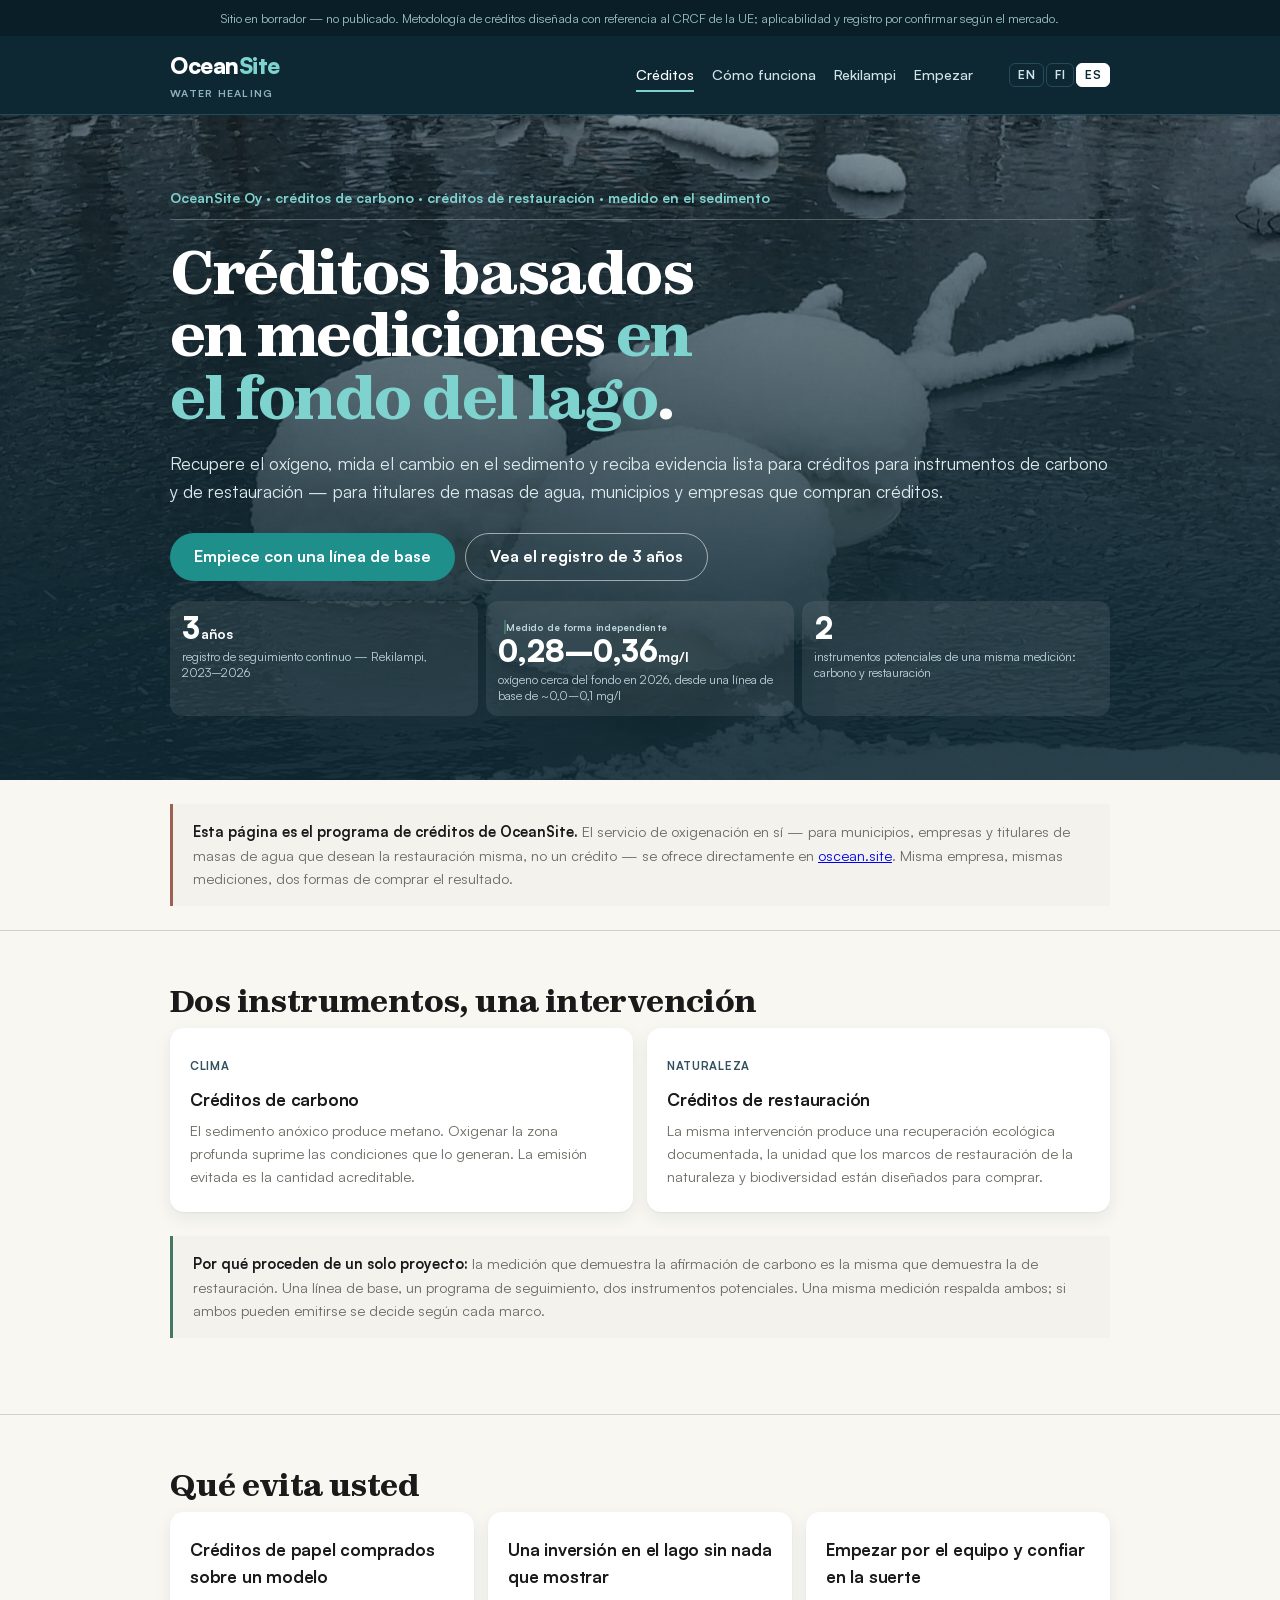
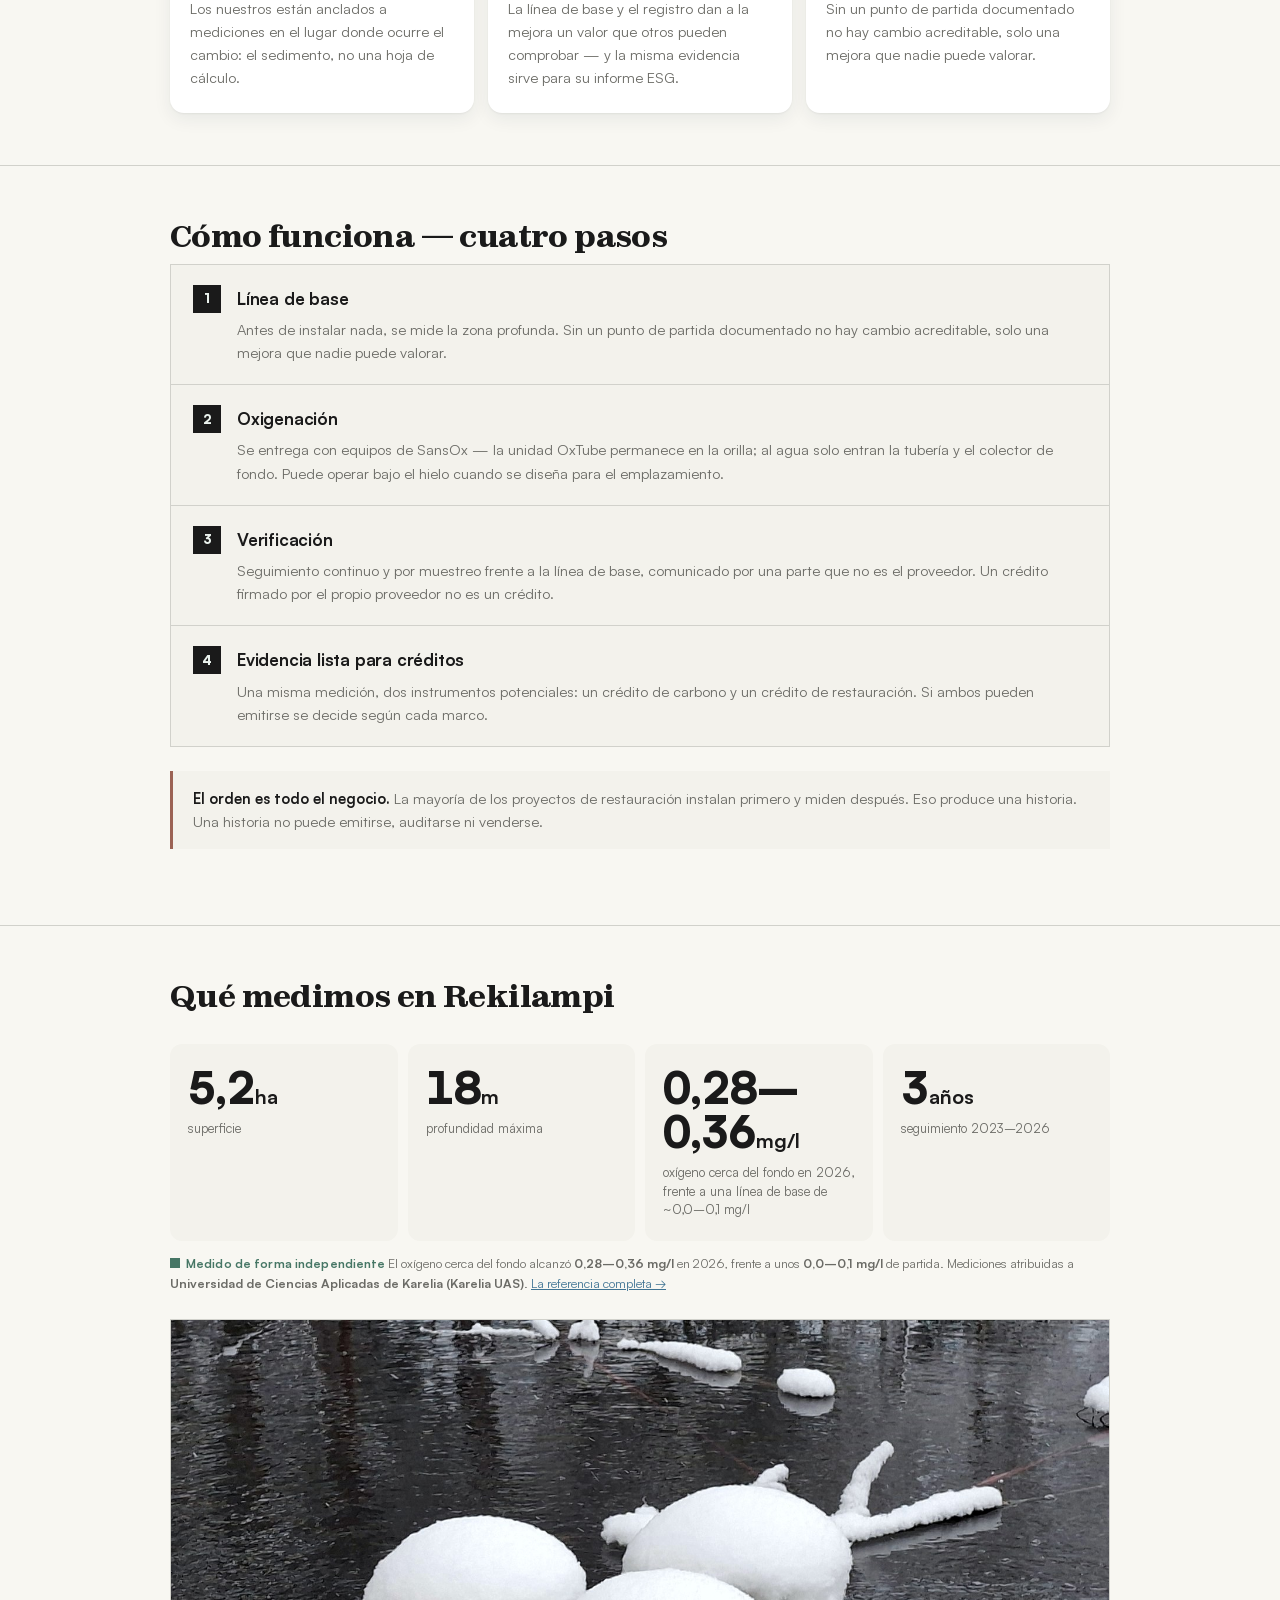
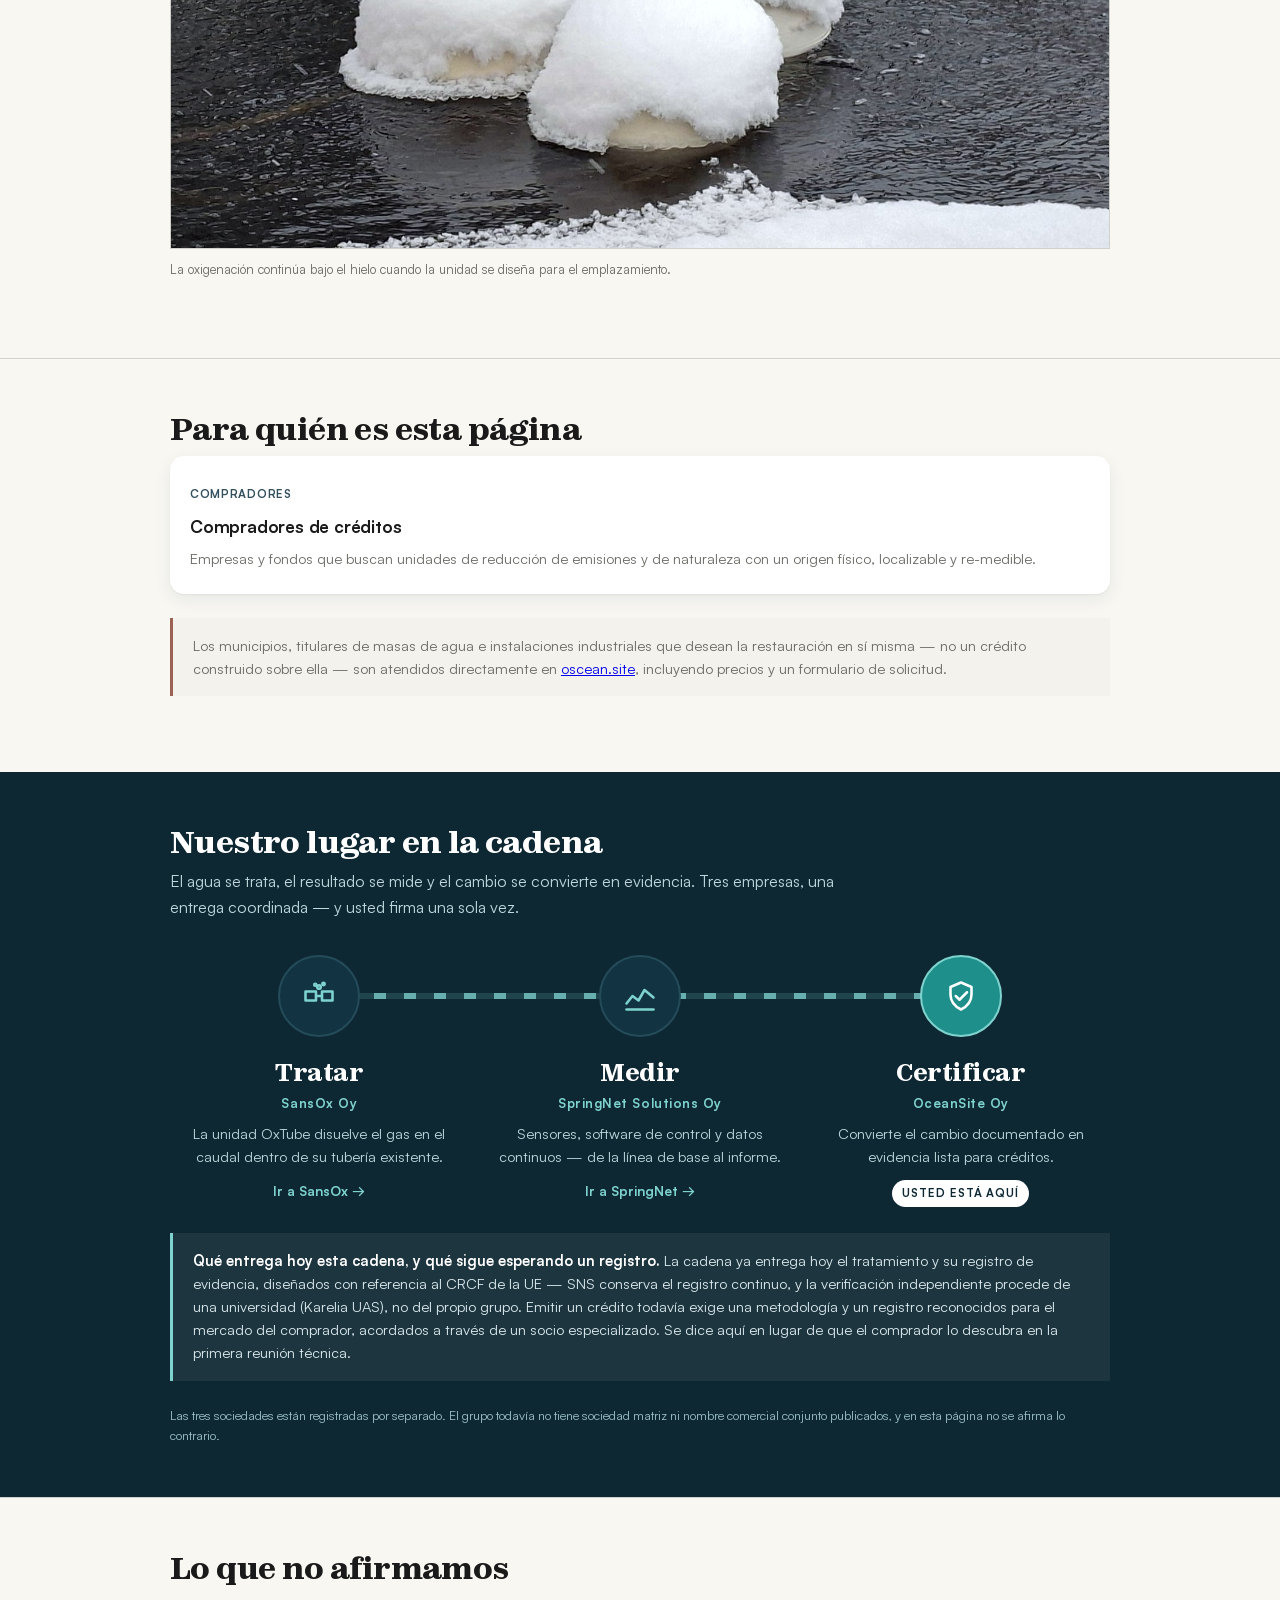
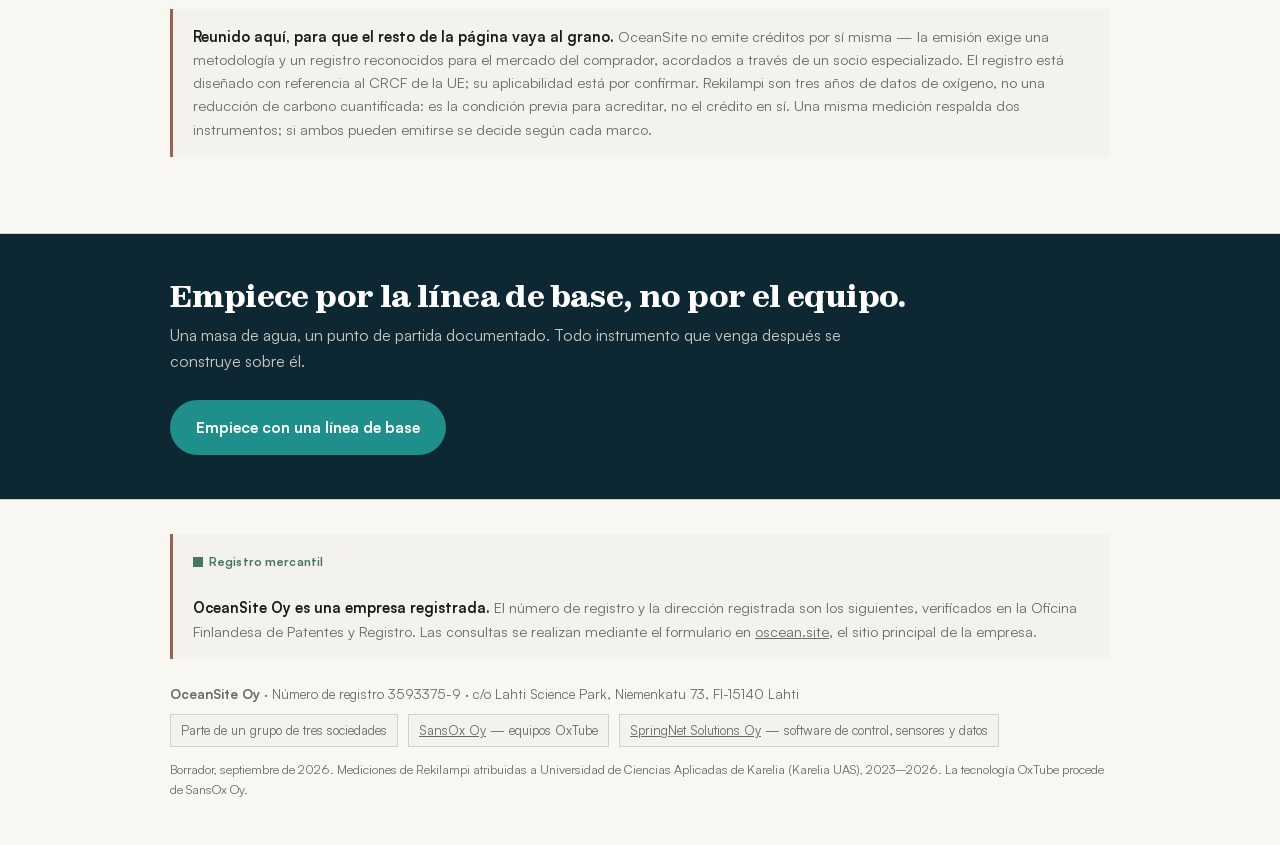
==== commit b421110a: "Wow A+B: kuplat heroon (wow.js, reduced-motion kunnioitettu) + animoitu ketjukaavio (.flow, 3 asemaa" ====
--- a/es/index.html
+++ b/es/index.html
@@ -8,6 +8,7 @@
 <meta name="description" content="Créditos de carbono y de restauración generados por la oxigenación de la zona profunda, sobre una línea de base medida de forma independiente.">
 <link rel="stylesheet" href="../assets/css/site.css">
 <link rel="stylesheet" href="../assets/css/theme-b.css">
+<link rel="stylesheet" href="../assets/css/wow.css">
 <link rel="alternate" hreflang="en" href="../index.html">
 <link rel="alternate" hreflang="fi" href="../fi/index.html">
 <link rel="alternate" hreflang="es" href="index.html">
@@ -116,10 +117,11 @@
   <div class="wrap">
     <h2>Nuestro lugar en la cadena</h2>
     <p class="lead">El agua se trata, el resultado se mide y el cambio se convierte en evidencia. Tres empresas, una entrega coordinada — y usted firma una sola vez.</p>
-    <div class="steps">
-      <div class="step"><div><h3>Trata el agua</h3><p><b><a href="https://buenosbandidos-pixel.github.io/sansox-demo/es/">SansOx Oy</a></b> suministra la unidad OxTube que disuelve el gas en el flujo — la unidad permanece en la orilla.</p></div></div>
-      <div class="step"><div><h3>Mide el resultado</h3><p><b><a href="https://buenosbandidos-pixel.github.io/sns-demo/es/">SpringNet Solutions Oy</a></b> aporta los sensores, el software de control y los datos continuos — de la línea de base al informe.</p></div></div>
-      <div class="step"><div><h3>La convierte en evidencia lista para créditos — usted está aquí</h3><p><b>OceanSite Oy — esta sociedad —</b> convierte el cambio documentado en documentación de verificación lista para acreditar: para un crédito de carbono o un crédito de restauración.</p></div></div>
+    <div class="flow">
+      <div class="flow-pipe" aria-hidden="true"><b></b><b></b><b></b></div>
+      <a class="station" href="https://buenosbandidos-pixel.github.io/sansox-demo/es/"><span class="st-ring"><svg viewBox="0 0 24 24" fill="none" stroke="currentColor" stroke-width="1.7" stroke-linecap="round" stroke-linejoin="round" aria-hidden="true"><path d="M3 9h7v6H3zM14 9h7v6h-7z"/><path d="M10 12h4"/><circle cx="12" cy="6" r="1.2"/><circle cx="15" cy="4" r=".8"/><circle cx="9.5" cy="4.5" r=".7"/></svg></span><span class="st-verb">Tratar</span><span class="st-co">SansOx Oy</span><p>La unidad OxTube disuelve el gas en el caudal dentro de su tubería existente.</p><span class="st-go">Ir a SansOx &rarr;</span></a>
+      <a class="station" href="https://buenosbandidos-pixel.github.io/sns-demo/es/"><span class="st-ring"><svg viewBox="0 0 24 24" fill="none" stroke="currentColor" stroke-width="1.7" stroke-linecap="round" stroke-linejoin="round" aria-hidden="true"><path d="M3 17l4-5 4 3 4-7 6 5"/><path d="M3 21h18"/></svg></span><span class="st-verb">Medir</span><span class="st-co">SpringNet Solutions Oy</span><p>Sensores, software de control y datos continuos &mdash; de la línea de base al informe.</p><span class="st-go">Ir a SpringNet &rarr;</span></a>
+      <div class="station here"><span class="st-ring"><svg viewBox="0 0 24 24" fill="none" stroke="currentColor" stroke-width="1.7" stroke-linecap="round" stroke-linejoin="round" aria-hidden="true"><path d="M12 3l7 3v5c0 4.5-3 8-7 10-4-2-7-5.5-7-10V6z"/><path d="M8.5 12l2.5 2.5L16 9.5"/></svg></span><span class="st-verb">Certificar</span><span class="st-co">OceanSite Oy</span><p>Convierte el cambio documentado en evidencia lista para créditos.</p><span class="st-here">Usted está aquí</span></div>
     </div>
     <div class="note"><b>Qué entrega hoy esta cadena, y qué sigue esperando un registro.</b> La cadena ya entrega hoy el tratamiento y su registro de evidencia, diseñados con referencia al CRCF de la UE — SNS conserva el registro continuo, y la verificación independiente procede de una universidad (Karelia UAS), no del propio grupo. Emitir un crédito todavía exige una metodología y un registro reconocidos para el mercado del comprador, acordados a través de un socio especializado. Se dice aquí en lugar de que el comprador lo descubra en la primera reunión técnica.</div>
     <p class="src">Las tres sociedades están registradas por separado. El grupo todavía no tiene sociedad matriz ni nombre comercial conjunto publicados, y en esta página no se afirma lo contrario.</p>
@@ -149,4 +151,5 @@
   </div>
 </footer>
 <script src="../assets/js/menu.js" defer></script>
+<script src="../assets/js/wow.js" defer></script>
 </body></html>
--- a/assets/css/theme-b.css
+++ b/assets/css/theme-b.css
@@ -90,7 +90,7 @@
   .hero .numbers{margin-top:14px;gap:6px}
   .hero .num{padding:9px 8px}
   .hero .num b{font-size:19px;letter-spacing:-.5px}
-  .hero .num span{font-size:12px;margin-top:4px;line-height:1.3}
+  .hero .num span{font-size:12px;margin-top:4px;line-height:1.3;hyphens:auto;-webkit-hyphens:auto;overflow-wrap:anywhere}
   .hero .num .prov{font-size:11px;padding:1px 5px;line-height:1.25}
   .hero .num b small{font-size:11px}
 }
--- a/assets/css/wow.css
+++ b/assets/css/wow.css
@@ -0,0 +1,78 @@
+/* WOW 2026-09-27 (Cowork): A = kuplat heron taustalla, B = virtaava ketjukaavio */
+
+/* ---------- A: kuplat ---------- */
+.wrap.hero{overflow:hidden;isolation:isolate}
+.hero>*{position:relative;z-index:1}
+.hero .bubbles{position:absolute;inset:0;z-index:0;pointer-events:none;max-width:none;margin:0}
+.bubbles i{position:absolute;bottom:-40px;border-radius:50%;
+  background:radial-gradient(circle at 32% 30%,rgba(255,255,255,.55),rgba(127,211,207,.18) 45%,rgba(127,211,207,.05) 70%);
+  border:1px solid rgba(190,240,236,.28);
+  animation:rise var(--d,14s) linear var(--w,0s) infinite;opacity:0}
+@keyframes rise{
+  0%{transform:translate(0,0) scale(.7);opacity:0}
+  10%{opacity:var(--o,.55)}
+  50%{transform:translate(var(--s,14px),-55vh) scale(1)}
+  90%{opacity:var(--o,.55)}
+  100%{transform:translate(calc(var(--s,14px)*-1),-110vh) scale(1.08);opacity:0}}
+
+/* ---------- B: ketju ---------- */
+#chain-of-evidence{background:var(--navy);color:#DCEAEE;border-top:0}
+#chain-of-evidence h2{color:#fff}
+#chain-of-evidence .lead{color:#BFD7DD}
+#chain-of-evidence .note{background:rgba(255,255,255,.06);color:#DCEAEE;border-left-color:var(--teal-light)}
+#chain-of-evidence .src,#chain-of-evidence .src a{color:#9FC3CC}
+.flow{position:relative;display:grid;grid-template-columns:repeat(3,1fr);gap:22px;margin:34px 0 26px}
+.flow-pipe{position:absolute;left:16.6%;right:16.6%;top:38px;height:6px;border-radius:6px;overflow:hidden;
+  background:rgba(127,211,207,.16)}
+.flow-pipe::before{content:"";position:absolute;inset:0;
+  background:repeating-linear-gradient(90deg,transparent 0 18px,rgba(127,211,207,.75) 18px 30px);
+  animation:flowx 1.6s linear infinite}
+@keyframes flowx{to{transform:translateX(30px)}}
+.flow-pipe b{position:absolute;top:50%;width:10px;height:10px;margin-top:-5px;border-radius:50%;
+  background:#fff;box-shadow:0 0 12px 3px rgba(127,211,207,.9);animation:dotx 4.5s cubic-bezier(.45,0,.55,1) infinite}
+.flow-pipe b:nth-child(2){animation-delay:1.5s}.flow-pipe b:nth-child(3){animation-delay:3s}
+@keyframes dotx{0%{left:-2%;opacity:0}8%{opacity:1}92%{opacity:1}100%{left:100%;opacity:0}}
+.station{position:relative;display:flex;flex-direction:column;align-items:center;text-align:center;
+  text-decoration:none;color:inherit;padding:0 6px}
+.st-ring{width:82px;height:82px;border-radius:50%;display:grid;place-items:center;
+  background:var(--navy-2);border:2px solid var(--navy-line);color:var(--teal-light);position:relative;z-index:1;
+  transition:transform .25s,border-color .25s}
+.st-ring svg{width:36px;height:36px}
+.station:hover .st-ring{transform:translateY(-3px);border-color:var(--teal-light)}
+.station.here .st-ring{background:var(--teal);border-color:var(--teal-light);color:#fff;
+  box-shadow:0 0 0 0 rgba(127,211,207,.6);animation:pulse 2.4s ease-out infinite}
+@keyframes pulse{0%{box-shadow:0 0 0 0 rgba(127,211,207,.55)}80%,100%{box-shadow:0 0 0 18px rgba(127,211,207,0)}}
+.st-verb{margin-top:16px;font-family:'Zodiak',Georgia,serif;font-size:24px;font-weight:800;color:#fff;letter-spacing:-.5px}
+.st-co{margin-top:2px;font-size:13px;font-weight:700;letter-spacing:.04em;color:var(--teal-light)}
+.station p{margin-top:8px;font-size:14.5px;color:#BFD7DD;max-width:30ch}
+.st-here{margin-top:12px;font-size:11.5px;font-weight:700;letter-spacing:.08em;text-transform:uppercase;
+  background:#fff;color:var(--navy);padding:4px 10px;border-radius:999px}
+.st-go{margin-top:12px;font-size:13.5px;font-weight:700;color:var(--teal-light)}
+.station:hover .st-go{text-decoration:underline}
+
+@media (max-width:640px){
+  .flow{grid-template-columns:1fr;gap:26px;margin:26px 0 22px}
+  .flow-pipe{left:38px;right:auto;top:40px;bottom:40px;width:6px;height:auto}
+  .flow-pipe::before{background:repeating-linear-gradient(180deg,transparent 0 18px,rgba(127,211,207,.75) 18px 30px);animation:flowy 1.6s linear infinite}
+  @keyframes flowy{to{transform:translateY(30px)}}
+  .flow-pipe b{left:50%;margin-left:-5px;animation-name:doty}
+  @keyframes doty{0%{top:-2%;opacity:0}8%{opacity:1}92%{opacity:1}100%{top:100%;opacity:0}}
+  .station{display:grid;grid-template-columns:82px 1fr;column-gap:16px;align-items:start;text-align:left;padding:0}
+  .st-ring{grid-row:1/6;width:76px;height:76px;margin-left:3px}
+  .st-verb{margin-top:4px;font-size:22px}
+  .station p{max-width:none;font-size:14px}
+  .st-here,.st-go{justify-self:start}
+}
+
+/* ---------- design-korjaukset ---------- */
+.cta{background:var(--navy)}
+@media (min-width:641px){
+  .wrap.hero[style*="assets/img"]{background-image:linear-gradient(180deg,rgba(14,40,51,.5),rgba(14,40,51,.88) 80%),url(../img/finland_pond_winter.jpg)!important}
+  div.grid:has(> .card:nth-child(4):last-child){grid-template-columns:repeat(2,1fr)}
+}
+
+@media (prefers-reduced-motion:reduce){
+  .bubbles,.flow-pipe b{display:none}
+  .flow-pipe::before,.station.here .st-ring{animation:none}
+}
+#chain-of-evidence .note b{color:#fff}
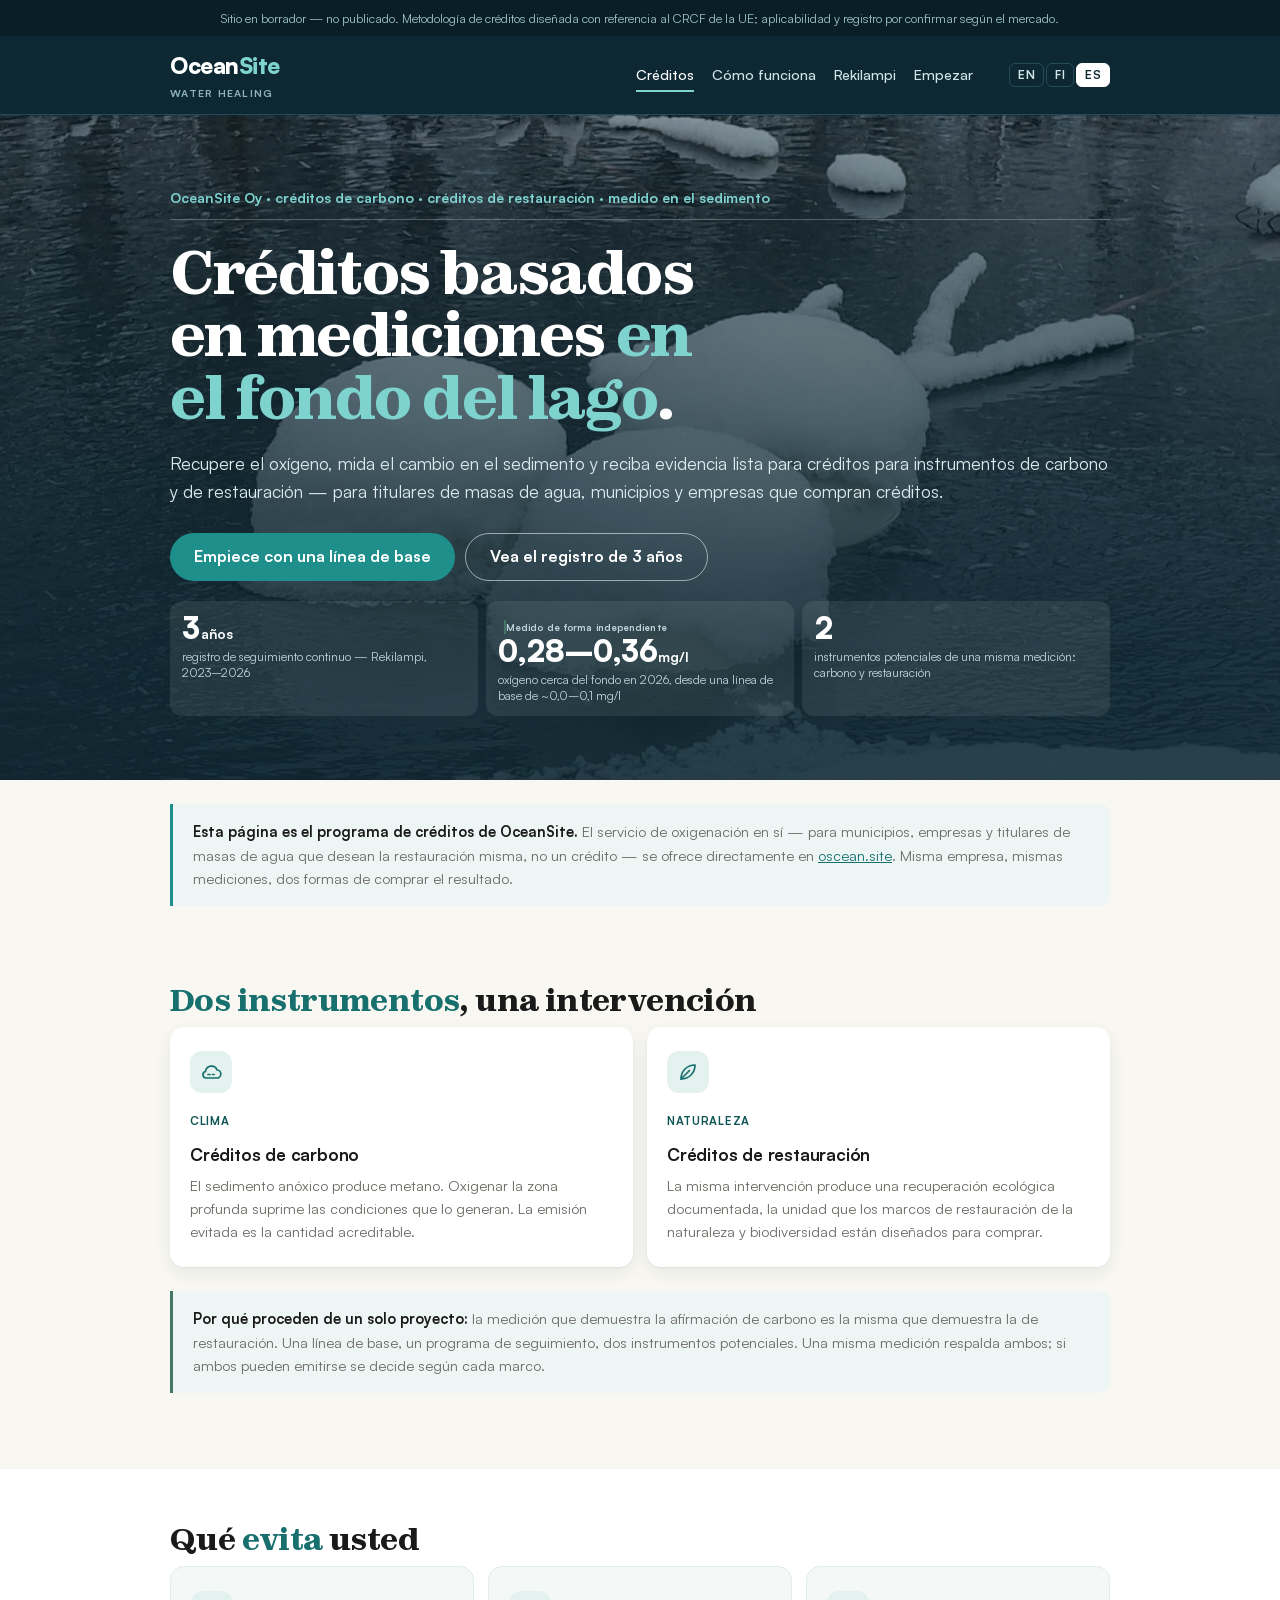
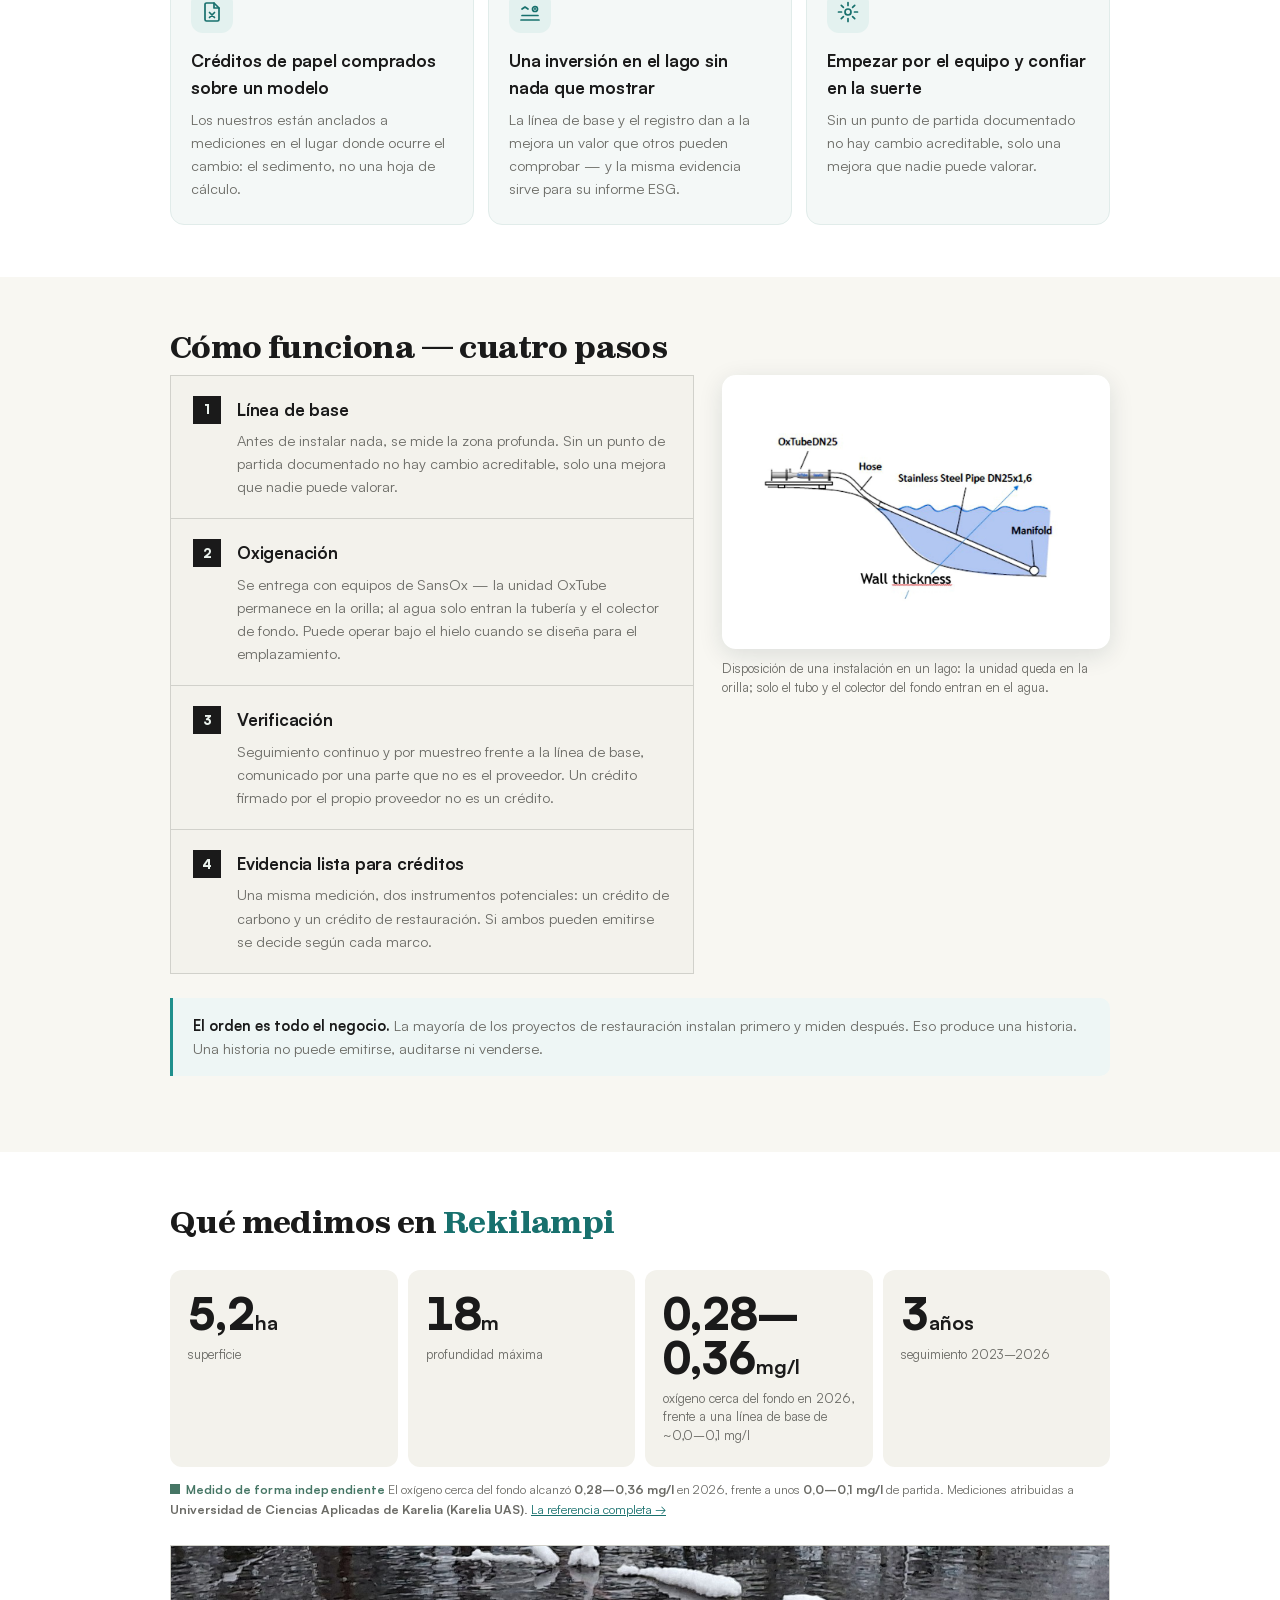
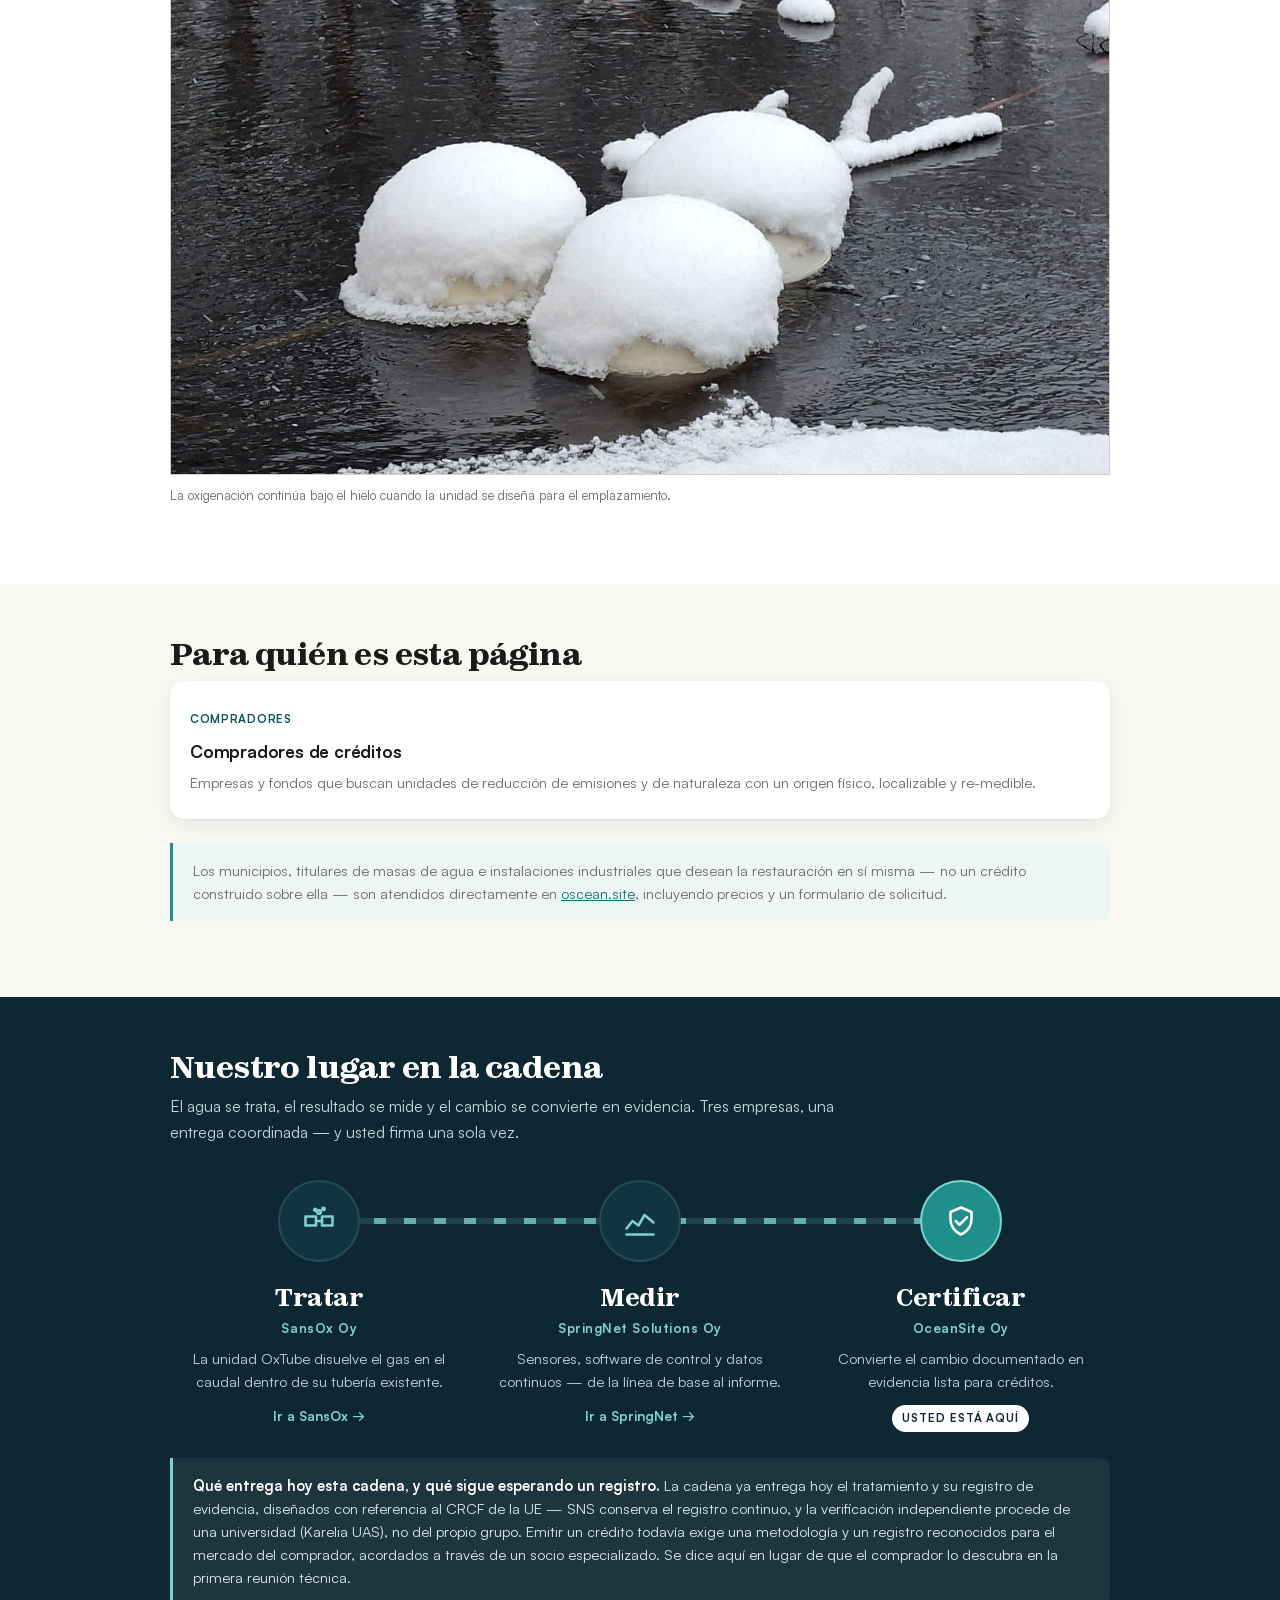
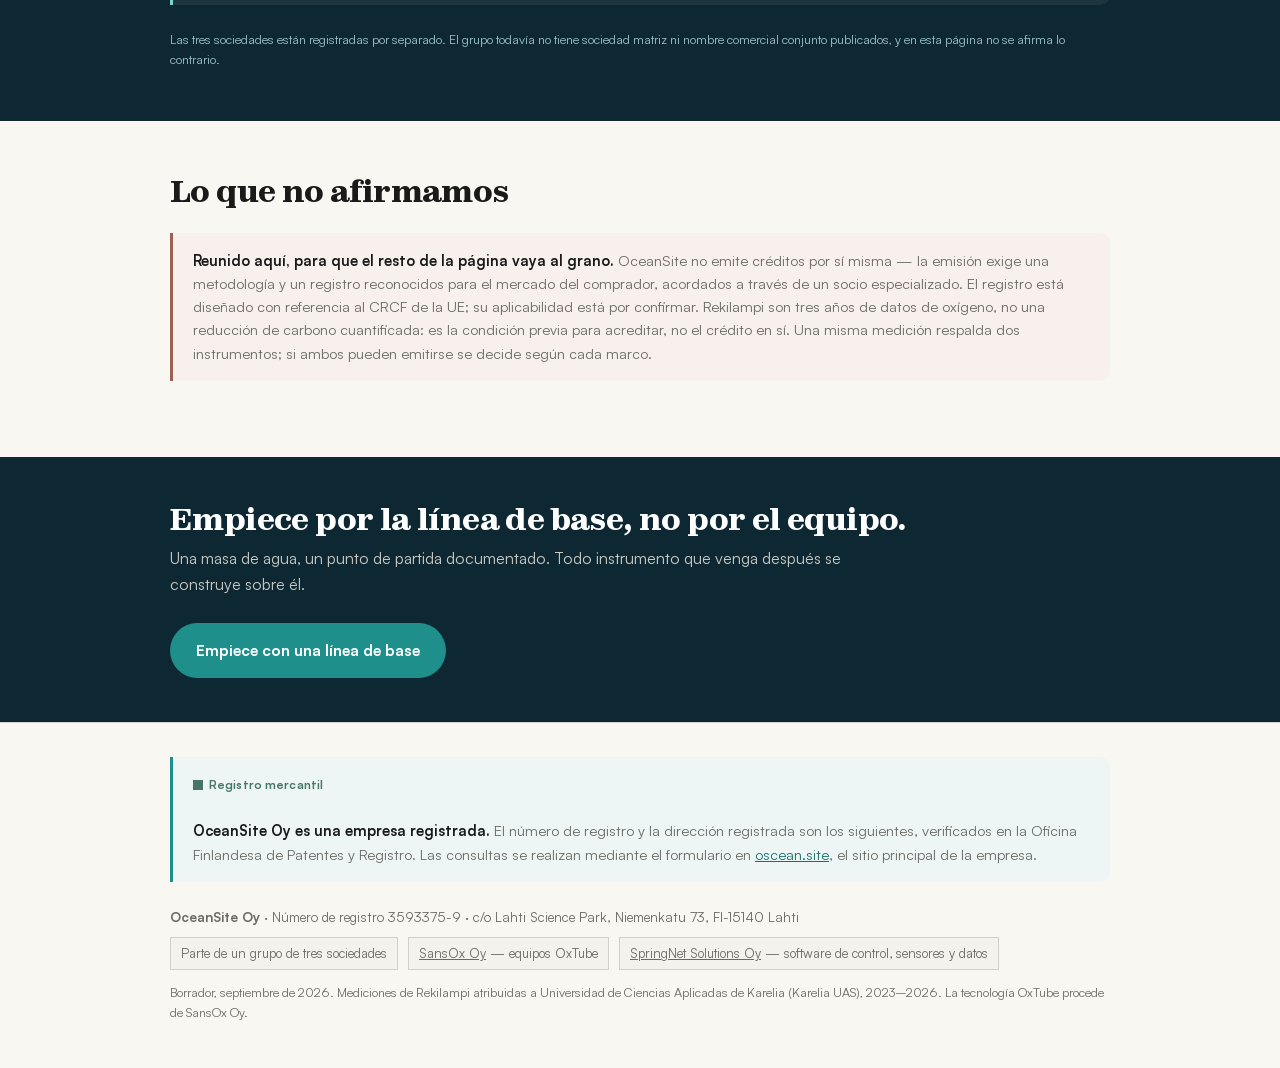
==== commit 6bd0b216: "Cowork: värien yhtenäistys (turkoosi aksentti, vuorottelevat osiotaustat, note-värit), korttien viiv" ====
--- a/es/index.html
+++ b/es/index.html
@@ -49,11 +49,11 @@
 
 <section>
   <div class="wrap">
-    <h2>Dos instrumentos, una intervención</h2>
+    <h2><em>Dos instrumentos</em>, una intervención</h2>
     <div class="grid">
-      <div class="card"><span class="tag">Clima</span><h3>Créditos de carbono</h3>
+      <div class="card"><span class="card-ic"><svg viewBox="0 0 24 24" fill="none" stroke="currentColor" stroke-width="1.7" stroke-linecap="round" stroke-linejoin="round" aria-hidden="true"><path d="M7 18h10.5a4 4 0 00.6-8 6 6 0 00-11.6 1.5A3.3 3.3 0 007 18z"/><path d="M9 14.5h2M13.5 14.5h1.5"/></svg></span><span class="tag">Clima</span><h3>Créditos de carbono</h3>
         <p>El sedimento anóxico produce metano. Oxigenar la zona profunda suprime las condiciones que lo generan. La emisión evitada es la cantidad acreditable.</p></div>
-      <div class="card"><span class="tag">Naturaleza</span><h3>Créditos de restauración</h3>
+      <div class="card"><span class="card-ic"><svg viewBox="0 0 24 24" fill="none" stroke="currentColor" stroke-width="1.7" stroke-linecap="round" stroke-linejoin="round" aria-hidden="true"><path d="M5 19C5 11 11 5 19 5c0 8-6 14-14 14z"/><path d="M5 19l8.5-8.5"/></svg></span><span class="tag">Naturaleza</span><h3>Créditos de restauración</h3>
         <p>La misma intervención produce una recuperación ecológica documentada, la unidad que los marcos de restauración de la naturaleza y biodiversidad están diseñados para comprar.</p></div>
     </div>
     <div class="note ok"><b>Por qué proceden de un solo proyecto:</b> la medición que demuestra la afirmación de carbono es la misma que demuestra la de restauración. Una línea de base, un programa de seguimiento, dos instrumentos potenciales. Una misma medición respalda ambos; si ambos pueden emitirse se decide según cada marco.</div>
@@ -62,11 +62,11 @@
 
 <section>
   <div class="wrap">
-    <h2>Qué evita usted</h2>
+    <h2>Qué <em>evita</em> usted</h2>
     <div class="grid">
-      <div class="card"><h3>Créditos de papel comprados sobre un modelo</h3><p>Los nuestros están anclados a mediciones en el lugar donde ocurre el cambio: el sedimento, no una hoja de cálculo.</p></div>
-      <div class="card"><h3>Una inversión en el lago sin nada que mostrar</h3><p>La línea de base y el registro dan a la mejora un valor que otros pueden comprobar — y la misma evidencia sirve para su informe ESG.</p></div>
-      <div class="card"><h3>Empezar por el equipo y confiar en la suerte</h3><p>Sin un punto de partida documentado no hay cambio acreditable, solo una mejora que nadie puede valorar.</p></div>
+      <div class="card"><span class="card-ic"><svg viewBox="0 0 24 24" fill="none" stroke="currentColor" stroke-width="1.7" stroke-linecap="round" stroke-linejoin="round" aria-hidden="true"><path d="M14 3H6.5A1.5 1.5 0 005 4.5v15A1.5 1.5 0 006.5 21h11a1.5 1.5 0 001.5-1.5V8z"/><path d="M14 3v5h5"/><path d="M9.5 12.5l5 5M14.5 12.5l-5 5"/></svg></span><h3>Créditos de papel comprados sobre un modelo</h3><p>Los nuestros están anclados a mediciones en el lugar donde ocurre el cambio: el sedimento, no una hoja de cálculo.</p></div>
+      <div class="card"><span class="card-ic"><svg viewBox="0 0 24 24" fill="none" stroke="currentColor" stroke-width="1.7" stroke-linecap="round" stroke-linejoin="round" aria-hidden="true"><path d="M3 20h18"/><path d="M4 15.5h16"/><path d="M4 9l3-2 3 2"/><circle cx="17" cy="9" r="2.5"/><path d="M17 8v1.2"/></svg></span><h3>Una inversión en el lago sin nada que mostrar</h3><p>La línea de base y el registro dan a la mejora un valor que otros pueden comprobar — y la misma evidencia sirve para su informe ESG.</p></div>
+      <div class="card"><span class="card-ic"><svg viewBox="0 0 24 24" fill="none" stroke="currentColor" stroke-width="1.7" stroke-linecap="round" stroke-linejoin="round" aria-hidden="true"><circle cx="12" cy="12" r="3"/><path d="M12 2.5v3M12 18.5v3M2.5 12h3M18.5 12h3M5.3 5.3l2.1 2.1M16.6 16.6l2.1 2.1M5.3 18.7l2.1-2.1M16.6 7.4l2.1-2.1"/></svg></span><h3>Empezar por el equipo y confiar en la suerte</h3><p>Sin un punto de partida documentado no hay cambio acreditable, solo una mejora que nadie puede valorar.</p></div>
     </div>
   </div>
 </section>
@@ -74,19 +74,19 @@
 <section>
   <div class="wrap">
     <h2>Cómo funciona — cuatro pasos</h2>
-    <div class="steps">
+    <div class="split"><div class="steps">
       <div class="step"><div><h3>Línea de base</h3><p>Antes de instalar nada, se mide la zona profunda. Sin un punto de partida documentado no hay cambio acreditable, solo una mejora que nadie puede valorar.</p></div></div>
       <div class="step"><div><h3>Oxigenación</h3><p>Se entrega con equipos de SansOx — la unidad OxTube permanece en la orilla; al agua solo entran la tubería y el colector de fondo. Puede operar bajo el hielo cuando se diseña para el emplazamiento.</p></div></div>
       <div class="step"><div><h3>Verificación</h3><p>Seguimiento continuo y por muestreo frente a la línea de base, comunicado por una parte que no es el proveedor. Un crédito firmado por el propio proveedor no es un crédito.</p></div></div>
       <div class="step"><div><h3>Evidencia lista para créditos</h3><p>Una misma medición, dos instrumentos potenciales: un crédito de carbono y un crédito de restauración. Si ambos pueden emitirse se decide según cada marco.</p></div></div>
-    </div>
+    </div><figure class="split-img"><img src="../assets/img/lake_oxygenation_diagram.jpg" alt="Esquema de una instalación en un lago: la unidad OxTube en la orilla alimenta una manguera y un tubo de acero inoxidable que baja por la pendiente hasta un colector en el fondo." width="2000" height="1414" loading="lazy"><figcaption>Disposición de una instalación en un lago: la unidad queda en la orilla; solo el tubo y el colector del fondo entran en el agua.</figcaption></figure></div>
     <div class="note"><b>El orden es todo el negocio.</b> La mayoría de los proyectos de restauración instalan primero y miden después. Eso produce una historia. Una historia no puede emitirse, auditarse ni venderse.</div>
   </div>
 </section>
 
 <section>
   <div class="wrap">
-    <h2>Qué medimos en Rekilampi</h2>
+    <h2>Qué medimos en <em>Rekilampi</em></h2>
     <div class="numbers">
       <div class="num"><b>5,2<small>ha</small></b><span>superficie</span></div>
       <div class="num"><b>18<small>m</small></b><span>profundidad máxima</span></div>
--- a/assets/css/theme-b.css
+++ b/assets/css/theme-b.css
@@ -94,3 +94,28 @@
   .hero .num .prov{font-size:11px;padding:1px 5px;line-height:1.25}
   .hero .num b small{font-size:11px}
 }
+
+/* ===== Yhtenäistys 2026-09-27 (Cowork): yksi turkoosi väriperhe, taustojen rytmi, kevyemmät huomautukset ===== */
+:root{--accent:#17706D;--aqua:#17706D;--aqua-deep:#0F5654}
+main>section{border-top:0}
+main>section:nth-of-type(even):not(#chain-of-evidence):not(.cta){background:#fff}
+main>section:nth-of-type(even):not(#chain-of-evidence):not(.cta) .card{background:#F4F8F7;box-shadow:none;border:1px solid #E1ECEA}
+h2 em{font-style:normal;color:var(--accent)}
+.cta h2 em,#chain-of-evidence h2 em{color:var(--teal-light)}
+.note{border-left-color:var(--teal);background:#EEF6F5;border-radius:0 10px 10px 0}
+#not-claimed .note,.note.warn{border-left-color:var(--rust);background:#F7F0EC}
+.note.ok{border-left-color:var(--moss)}
+main p a:not([class]),main li a:not([class]),.note a:not([class]){color:var(--accent)}
+#chain-of-evidence .note a:not([class]),.cta a:not([class]){color:var(--teal-light)}
+/* Korttien ikonit + kuva/teksti-jako 2026-09-27 (Cowork) */
+.card-ic{display:grid;place-items:center;width:42px;height:42px;border-radius:12px;background:#E3F1EF;color:var(--accent);margin-bottom:14px}
+.card-ic svg{width:24px;height:24px}
+.split{display:grid;grid-template-columns:minmax(0,1.35fr) minmax(0,1fr);gap:28px;align-items:start}
+.split-img{margin:0;position:sticky;top:90px}
+.split-img img{width:100%;height:auto;display:block;border-radius:14px;box-shadow:0 6px 24px rgba(14,40,51,.12);background:#fff}
+.split-img figcaption{font-size:13px;color:var(--dim);margin-top:10px;line-height:1.45}
+@media (max-width:640px){
+  .split{grid-template-columns:1fr;gap:18px}
+  .split-img{position:static;order:-1}
+  .split-img img{max-height:320px;object-fit:cover}
+}
